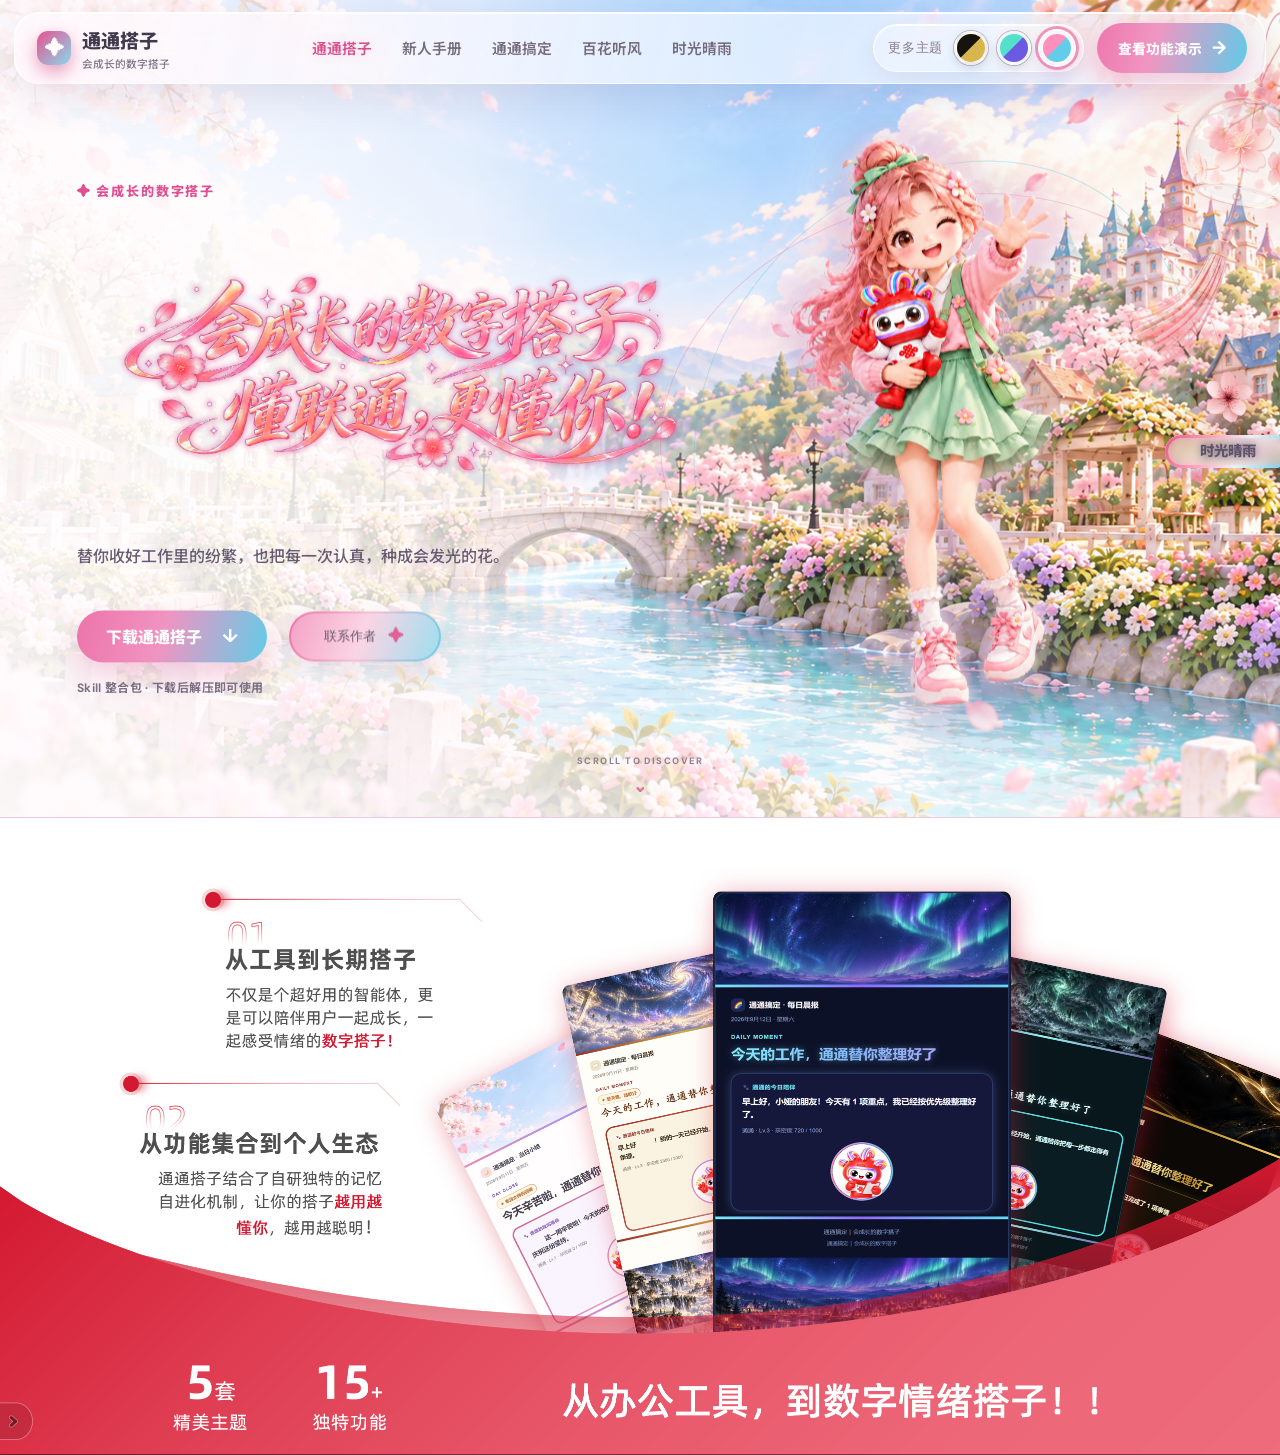
==== index.html @ 00a23cb8 "Publish Tongtong companion site" ====
<!doctype html>
<html lang="zh-CN">
<head>
  <meta charset="utf-8">
  <meta name="viewport" content="width=device-width, initial-scale=1">
  <meta name="theme-color" content="#fff6fb">
  <title>通通搭子｜会成长的数字搭子</title>
  <link rel="stylesheet" href="styles.css">
  <link rel="stylesheet" href="theme-enhancements.css">
</head>
<body class="page-home">
  <div class="ambient ambient-a"></div><div class="ambient ambient-b"></div>
  <header class="topbar">
    <a class="brand" href="index.html"><span class="brand-mark">✦</span><span>通通搭子<small>会成长的数字搭子</small></span></a>
    <nav><a class="is-current" href="index.html">通通搭子</a><a href="newcomer-guide.html">新人手册</a><a href="tongtong-work.html">通通搞定</a><a href="baihua-tingfeng.html">百花听风</a><a href="time-weather.html">时光晴雨</a></nav>
    <div class="top-actions">
      <div class="theme-switcher" aria-label="界面主题">
        <button class="theme-label-button" id="openThemes" type="button">通通主题</button>
        <button class="theme-swatch swatch-anjin" type="button" data-theme="anjin" aria-label="查看暗金主题" title="暗金"></button>
        <button class="theme-swatch swatch-liuguang" type="button" data-theme="liuguang" aria-label="查看流光主题" title="流光"></button>
        <button class="theme-swatch swatch-feisu is-active" type="button" data-theme="feisu" aria-label="查看绯苏主题" title="绯苏"></button>
      </div>
      <a class="primary compact" href="tongtong-work.html">查看功能演示 <span>→</span></a>
    </div>
  </header>

  <main id="home">
    <section class="feisu-home" aria-label="通通搭子绯苏主题首页">
      <div class="feisu-wash"></div>
      <div class="feisu-copy">
        <p class="feisu-kicker">✦ 会成长的数字搭子</p>
        <img class="tongtong-wordmark" src="assets/feisu-home/tongtong-wordmark-v3.png" alt="会成长的数字搭子，懂联通，更懂你！">
        <p class="feisu-lead">替你收好工作里的纷繁，也把每一次认真，种成会发光的花。</p>
        <div class="hero-actions home-actions"><a class="primary download-button" href="downloads/tongtong-daily-companion.zip" download>下载通通搭子 <span>↓</span></a><button class="author-button" id="openAuthor" type="button">联系作者 <span>✦</span></button></div>
        <p class="download-note">Skill 整合包 · 下载后解压即可使用</p>
      </div>
      <div class="flower-orbit" id="flowerOrbit" aria-label="点击花朵探索通通功能">
        <div class="flower-ring ring-a"></div><div class="flower-ring ring-b"></div>
        <button class="pet-core xiaoya-core" type="button" data-link="time-weather.html" aria-label="查看小娅陪伴与成长"><img src="assets/feisu-home/xiaoya-main.png" alt="抱着通通向你打招呼的小娅"></button>
        <button class="flower-node node-work" type="button" data-link="tongtong-work.html"><img src="assets/feisu-home/core-blossom.png" alt=""><span>通通搞定</span></button>
        <button class="flower-node node-knowledge" type="button" data-link="baihua-tingfeng.html"><img src="assets/feisu-home/core-blossom.png" alt=""><span>百花听风</span></button>
        <button class="flower-node node-growth" type="button" data-link="time-weather.html"><img src="assets/feisu-home/core-blossom.png" alt=""><span>时光晴雨</span></button>
        <img class="home-windchime" src="assets/feisu-home/windchime.png" alt="绯苏主题风铃花饰">
      </div>
      <a class="scroll-cue" href="tongtong-work.html"><span>SCROLL TO DISCOVER</span><i>⌄</i></a>
    </section>

    <section class="home-story-board" aria-label="从工具到长期搭子的功能展示">
      <img src="assets/home/long-term-companion-board.png" alt="从工具到长期搭子：通通搭子从功能集合成长为更懂用户的数字搭子，提供五套精美主题与十五项以上独特功能">
    </section>

    <section class="section-wrap workflow" id="workflow">
      <div class="section-heading"><p class="eyebrow">AUTOMATIC RHYTHM</p><h2>一天的节奏，通通替你安放好</h2><p>从已授权的工作信息中筛选事实，自动沉淀，再在恰当时刻提醒你。</p></div>
      <div class="workflow-grid">
        <article class="timeline-card"><div class="time"><b>08:55</b><span>百花听风开始收集</span></div><p>根据你的关键词检索公开资讯，筛选最多 5 条，写入晨间简讯与知识库。</p><div class="tag-row"><span>关键词资讯</span><span>DSAC 记忆</span></div></article>
        <article class="timeline-card featured"><div class="time"><b>09:00</b><span>通通每日晨报</span></div><p>读取邮件、OA、日历与待办，识别今日重点、风险和固定工作提醒。</p><div class="task-list"><label><i></i>优先处理截止事项</label><label><i></i>查看百花晨间简报</label><label><i></i>同步通通小镇成长</label></div></article>
        <article class="timeline-card"><div class="time"><b>18:00</b><span>当日小结与陪伴</span></div><p>收好完成记录与明日事项。周五同时生成可阅读的 HTML 周报与六页汇报 PPT。</p><div class="tag-row"><span>祈愿抽签</span><span>小娅语音</span></div></article>
      </div>
      <div class="weekday-row"><span>周一 <b>挂起工时任务</b></span><span>周二 <b>挂起流水线任务</b></span><span>周三 <b>领取水果任务</b></span><span>周五 <b>结算工时任务</b></span></div>
    </section>

    <section class="section-wrap reports" id="reports">
      <div class="section-heading"><p class="eyebrow">WEEKLY STORY · HTML + PPT</p><h2>把一周工作，做成值得分享的汇报</h2><p>周五自动组织真实工作材料：先生成 HTML，再输出六页 PPT。看得清过程，也讲得好成果。</p></div>
      <div class="report-layout">
        <div class="ppt-stage"><div class="ppt-ribbon">通通周报 <span>2026.09.13</span></div><img src="../skills/tongtong-daily-companion/assets/pets/tongtong-success.png" alt="通通周报搭子"><div class="ppt-title"><b>本周成果</b><strong>通通周报</strong><p>工作回顾 · 成果沉淀 · 下周计划</p></div><div class="word-cloud"><em>客户体验</em><b>工作闭环</b><span>流程优化</span><i>知识沉淀</i><small>服务赋能</small></div><div class="ppt-pages"><button class="active">01</button><button>02</button><button>03</button><button>04</button><button>05</button><button>06</button></div></div>
        <div class="report-insights"><div class="insight-head"><span>本周工作全貌</span><b>真实材料生成</b></div><div class="chart-card"><div class="chart-title"><span>完成率趋势</span><b>86%</b></div><svg viewBox="0 0 460 155" aria-label="本周完成率趋势图"><defs><linearGradient id="area" x1="0" x2="1"><stop stop-color="#ff84bc" stop-opacity=".38"/><stop offset="1" stop-color="#6ed8f2" stop-opacity=".08"/></linearGradient></defs><path d="M8 136 L8 114 C58 104 72 105 105 83 S155 91 193 64 S260 75 290 46 S344 54 374 31 S424 38 452 16 L452 136 Z" fill="url(#area)"/><path d="M8 114 C58 104 72 105 105 83 S155 91 193 64 S260 75 290 46 S344 54 374 31 S424 38 452 16" fill="none" stroke="#dc5d98" stroke-width="4" stroke-linecap="round"/><g fill="#fff" stroke="#dc5d98" stroke-width="3"><circle cx="105" cy="83" r="5"/><circle cx="193" cy="64" r="5"/><circle cx="290" cy="46" r="5"/><circle cx="374" cy="31" r="5"/></g></svg><div class="axis"><span>周一</span><span>周二</span><span>周三</span><span>周四</span><span>周五</span></div></div><div class="metric-grid"><div><b>12</b><span>已完成事项</span></div><div><b>4</b><span>核心成果</span></div><div><b>3</b><span>关键挑战闭环</span></div><div><b>S</b><span>本周总体评价</span></div></div><button class="outline">查看六页 PPT 结构 <span>↗</span></button></div>
      </div>
    </section>

    <section class="section-wrap knowledge"><div class="knowledge-copy"><p class="eyebrow">BAIHUA TINGFENG GE</p><h2>你的资料、偏好和关键词，<br>会慢慢长成知识的花园。</h2><p>双阶段关注缓存机制会区分短期对话和长期价值：已授权的文件、偏好与项目结论被可靠沉淀，需要时再快速检索。</p><div class="flow-pills"><span>文件入库</span><i>→</i><span>关键词提取</span><i>→</i><span>每日资讯</span><i>→</i><span>晨间简报</span></div></div><div class="knowledge-board"><div class="board-glow"></div><div class="memory-node n1">套餐方案<small>长期关注</small></div><div class="memory-node n2">用户体验<small>工作结论</small></div><div class="memory-node n3">流程提效<small>本周关键词</small></div><div class="memory-node n4">行业资讯<small>晨间更新</small></div><div class="search-core">⌕<small>快速检索</small></div></div></section>

    <section class="section-wrap growth" id="growth"><div class="section-heading"><p class="eyebrow">TIME &amp; WEATHER</p><h2>工作会过去，成长会留下来</h2><p>通通小镇只同步通通维护区，不覆盖你自己写下的故事。</p></div><div class="growth-grid"><article class="energy-panel"><div class="panel-top"><div><span>⚡ 通通能量站</span><h3>Lv.4 <em>· 稳稳前进</em></h3></div><b>+16<small>今日能量</small></b></div><div class="energy-ring"><div><b>346</b><span>/ 400</span></div></div><p class="hint">再积累 54 点能量，就能抵达 Lv.5。</p><div class="energy-chart" id="energyChart"></div><div class="legend"><span><i></i>近 7 日能量</span><b>连续签到 6 天</b></div></article><article class="garden-panel"><div><p class="eyebrow">WEEKLY BLOOM</p><h3>花苞初现 · 成长第 4/5 天</h3><p>两个小线索已经出现，明天就会正式盛开。</p><div class="garden-tags"><span>蓝紫云雾</span><span>初夏</span></div></div><img src="../skills/tongtong-daily-companion/assets/garden/garden-hint-bud.png" alt="通通小花园的发光花苞"><footer>图鉴 <b>4 / 11</b><span>累计收获 6 朵</span></footer></article><article class="intimacy-panel"><div class="pet-wrap"><img src="../skills/tongtong-daily-companion/assets/pets/tongtong-proud.png" alt="骄傲的通通"><span>小娅正在为你鼓掌</span></div><h3>通通亲密度 <b>1,860</b></h3><p>Lv.2 · 每次真实功能调用都会多认识你一点。</p><div class="pink-bar"><span></span></div><footer><span>今日 +130</span><span>距离 Lv.3 还差 140</span></footer></article></div></section>

    <section class="section-wrap achievement"><div><p class="eyebrow">MILESTONES</p><h2>每一个坚持，<br>都有一枚小小勋章。</h2><p>主题解锁、花园收获和每周陪伴，都会变成通通看见你的证明。</p></div><div class="badges"><span class="green">✦ 通通相伴</span><span class="blue">✧ 流光映月</span><span class="purple">✦ 沉金浮影</span><span class="orange">✧ 幸运女神的回眸</span></div></section>
  </main>

  <footer><span>通通搭子</span><p>会成长的数字搭子，懂联通，更懂你。</p><small>演示模式 · 不读取真实邮箱、OA、腾讯文档或个人资料</small></footer>

  <dialog id="themeDialog"><div class="dialog-head"><div><p class="eyebrow">TONGTONG THEME</p><h2 id="themeDialogTitle">绯苏主题</h2></div><button id="closeThemes" aria-label="关闭主题画廊">×</button></div><div class="theme-gallery is-single"><article class="theme-card feisu" data-theme-card="feisu"><img src="../skills/tongtong-daily-companion/assets/email/tongtong-report-top.png" alt="绯苏主题顶部樱花晴空"><div><b>绯苏</b><span>红粉 · 银 · 天蓝</span><p>轻盈、柔和，把努力写成一封花园来信。</p></div><img src="../skills/tongtong-daily-companion/assets/email/tongtong-report-bottom.png" alt="绯苏主题底部百花小镇"></article><article class="theme-card liuguang" data-theme-card="liuguang" hidden><img src="../skills/tongtong-daily-companion/assets/email/tongtong-liuguang-report-top.png" alt="流光主题顶部极光天空"><div><b>流光</b><span>极光蓝 · 紫 · 外发光</span><p>深靛星海中，每一份努力都留下一道光。</p></div><img src="../skills/tongtong-daily-companion/assets/email/tongtong-liuguang-report-bottom.png" alt="流光主题底部极光小镇"></article><article class="theme-card anjin" data-theme-card="anjin" hidden><img src="../skills/tongtong-daily-companion/assets/email/tongtong-anjin-report-top.png" alt="暗金主题顶部华美天空"><div><b>暗金</b><span>暖白 · 华贵金属</span><p>沉静积累，在温润黄金光泽中闪耀。</p></div><img src="../skills/tongtong-daily-companion/assets/email/tongtong-anjin-report-bottom.png" alt="暗金主题底部金色小镇"></article></div></dialog>
  <dialog id="authorDialog" class="author-dialog"><button id="closeAuthor" class="dialog-close" aria-label="关闭联系作者">×</button><p class="eyebrow">CONTACT THE AUTHOR</p><h2>和作者聊聊吧</h2><p>欢迎提出想法、反馈或合作建议。</p><a href="mailto:chensh171@chinaunicom.cn">chensh171@chinaunicom.cn</a></dialog>
  <script src="app.js"></script>
</body>
</html>
---- styles.css ----
@import url('https://fonts.googleapis.com/css2?family=DM+Sans:wght@400;500;600;700&family=Noto+Sans+SC:wght@400;500;600;700;800&display=swap');
:root{--ink:#41394e;--muted:#81778b;--pink:#ea669d;--pink2:#f7a7c9;--blue:#65cce9;--lav:#b69bee;--paper:#fffdfd;--line:#efd4e2;--soft:#fff5fa;--shadow:0 20px 55px rgba(197,113,155,.14)}*{box-sizing:border-box}html{scroll-behavior:smooth}body{margin:0;color:var(--ink);font-family:"DM Sans","Noto Sans SC",sans-serif;background:#fffafd;overflow-x:hidden}.ambient{position:fixed;pointer-events:none;filter:blur(80px);opacity:.5;z-index:-1}.ambient-a{width:34rem;height:34rem;background:#ffd0e4;top:-14rem;left:-12rem}.ambient-b{width:40rem;height:40rem;background:#cceff7;right:-20rem;top:22rem}.topbar{height:82px;max-width:1280px;margin:auto;padding:0 32px;display:flex;align-items:center;justify-content:space-between;background:rgba(255,253,253,.68);backdrop-filter:blur(18px);position:sticky;top:0;z-index:5;border-bottom:1px solid rgba(235,202,221,.55)}.brand{display:flex;gap:11px;align-items:center;text-decoration:none;color:var(--ink);font-weight:800;font-size:1.2rem}.brand small{display:block;font-size:.67rem;font-weight:500;color:var(--muted);margin-top:2px}.brand-mark{display:grid;place-items:center;width:34px;height:34px;background:linear-gradient(135deg,#e65191,#8bd9ea);color:#fff;border-radius:11px;box-shadow:0 7px 18px #ec9abe}nav{display:flex;gap:30px}nav a,.soft-link{color:#756b7e;text-decoration:none;font-size:.92rem;font-weight:600}.top-actions{display:flex;align-items:center;gap:12px}.theme-button{border:1px solid var(--line);background:#fff9fc;border-radius:999px;color:#6e6178;padding:10px 14px;cursor:pointer;font:inherit;font-weight:700}.primary{display:inline-flex;align-items:center;gap:20px;padding:14px 19px;border-radius:14px;text-decoration:none;color:#fff;background:linear-gradient(100deg,#ef78a9,#a98bea 57%,#62cdea);box-shadow:0 10px 24px #e2a4c7;font-weight:800}.primary span{font-size:1.15rem}.primary.compact{padding:10px 14px;border-radius:12px;font-size:.86rem;gap:10px}.section-wrap{max-width:1180px;margin:0 auto;padding:96px 28px}.hero{min-height:680px;display:grid;grid-template-columns:1.05fr .95fr;align-items:center;gap:42px}.eyebrow{font-size:.74rem;letter-spacing:.16em;font-weight:800;color:#cf5c90;margin:0 0 14px}.hero h1,.section-heading h2,.knowledge h2,.achievement h2{font-size:clamp(2.35rem,4vw,4.45rem);line-height:1.14;margin:0;letter-spacing:-.055em}.hero h1 em{font-style:normal;background:linear-gradient(90deg,#eb639e,#a88fe9,#61c9e7);-webkit-background-clip:text;color:transparent}.hero-text{font-size:1.05rem;line-height:1.9;max-width:37rem;color:#71677b;margin:24px 0}.hero-actions{display:flex;align-items:center;gap:24px}.hero-stats{display:flex;gap:22px;margin-top:40px}.hero-stats span{font-size:.78rem;color:#897f90;border-left:2px solid #f0b5ce;padding-left:10px}.hero-stats b{display:block;color:#4b4255;font-size:1rem}.hero-scene{height:530px;position:relative;border-radius:42px;background:linear-gradient(145deg,#f8d8e7 0%,#e5d9f9 48%,#c9eef5);overflow:hidden;box-shadow:var(--shadow)}.hero-scene:after{content:"";position:absolute;inset:0;background:radial-gradient(circle at 80% 20%,rgba(255,255,255,.7),transparent 30%),url('../skills/tongtong-daily-companion/assets/email/tongtong-report-top.png') center/cover;opacity:.28}.hero-pet{position:absolute;width:min(64%,345px);bottom:35px;left:50%;transform:translateX(-50%);z-index:1;filter:drop-shadow(0 20px 20px #bd83a5)}.orb,.hero-card{position:absolute;z-index:2;background:rgba(255,255,255,.85);backdrop-filter:blur(10px);border:1px solid #fff;border-radius:18px;box-shadow:0 12px 30px rgba(110,78,116,.14)}.orb{padding:10px 13px;display:grid;grid-template-columns:26px auto;column-gap:7px;font-size:.71rem}.orb i{grid-row:span 2;display:grid;place-items:center;font-style:normal;width:26px;height:26px;border-radius:9px;color:#fff;background:linear-gradient(135deg,#f275ad,#7fd5e9)}.orb b{font-size:.74rem}.orb small{color:#8c8294}.orb-top{right:20px;top:35px}.orb-left{left:18px;top:180px}.orb-right{right:13px;bottom:145px}.hero-card{left:24px;right:24px;bottom:22px;padding:14px 18px}.hero-card p,.hero-card small{margin:0;font-size:.72rem;color:#887d90}.hero-card strong{display:block;margin:5px 0 9px;font-size:.93rem}.mini-progress,.pink-bar{height:8px;border-radius:999px;background:#f4e1eb;overflow:hidden}.mini-progress span{display:block;height:100%;width:72%;background:linear-gradient(90deg,#eb6ba2,#8fcff0);border-radius:inherit}.feature-strip{max-width:1124px;margin:-24px auto 0;display:grid;grid-template-columns:repeat(4,1fr);background:rgba(255,255,255,.84);border:1px solid var(--line);border-radius:21px;box-shadow:var(--shadow);position:relative}.feature-strip div{padding:22px 28px;border-right:1px solid #f3e5ed}.feature-strip div:last-child{border:0}.feature-strip span{font-size:1.3rem;margin-right:8px}.feature-strip b{font-size:.94rem}.feature-strip small{display:block;color:#918698;padding-left:29px;margin-top:4px;font-size:.72rem}.section-heading{max-width:680px;margin-bottom:36px}.section-heading h2{font-size:clamp(2rem,3vw,3.15rem)}.section-heading>p:last-child{line-height:1.8;color:var(--muted)}.workflow{padding-top:120px}.workflow-grid{display:grid;grid-template-columns:repeat(3,1fr);gap:18px}.timeline-card{padding:27px;border:1px solid var(--line);background:rgba(255,255,255,.77);border-radius:23px;min-height:230px}.timeline-card.featured{background:linear-gradient(145deg,#fff0f7,#f9f4ff,#eefbfe);border-color:#e9bcda;box-shadow:0 16px 35px rgba(217,95,148,.12)}.time{display:flex;align-items:center;gap:12px}.time b{font-size:1.45rem;color:#de5d97}.time span{font-size:.78rem;font-weight:800}.timeline-card p{line-height:1.75;color:#73697c;font-size:.9rem}.tag-row{display:flex;gap:7px;flex-wrap:wrap}.tag-row span,.garden-tags span{font-size:.7rem;padding:6px 9px;border-radius:999px;background:#f8e5ef;color:#be5486;font-weight:700}.task-list{display:grid;gap:8px;font-size:.78rem;color:#665c70}.task-list i{display:inline-block;width:8px;height:8px;border-radius:50%;background:#e7659d;margin-right:7px}.weekday-row{margin-top:18px;display:flex;gap:8px;flex-wrap:wrap}.weekday-row span{padding:10px 13px;background:#fff8fb;border:1px solid #f3d9e6;border-radius:12px;font-size:.76rem;color:#8b7b91}.weekday-row b{color:#5c5264;margin-left:5px}.reports{padding-top:42px}.report-layout{display:grid;grid-template-columns:1.15fr .85fr;gap:25px}.ppt-stage{min-height:535px;background:#fff;position:relative;overflow:hidden;border-radius:25px;box-shadow:0 26px 55px rgba(188,83,108,.19);border:1px solid #f3d9e6}.ppt-ribbon{height:48px;display:flex;justify-content:space-between;align-items:center;padding:0 25px;color:#e92e58;border-bottom:3px solid #f14b67;font-weight:800;font-size:1.2rem}.ppt-ribbon span{font-size:.74rem}.ppt-stage>img{position:absolute;width:46%;left:1%;bottom:35px;filter:drop-shadow(0 16px 17px #f08b8e)}.ppt-title{position:absolute;left:53%;top:93px;color:#e32d4f}.ppt-title b{display:block;font-size:.78rem;letter-spacing:.13em}.ppt-title strong{display:block;font-size:2.4rem;margin-top:4px}.ppt-title p{font-size:.78rem;color:#85747a}.word-cloud{position:absolute;right:23px;top:195px;width:43%;height:220px;background:#fff9f5;border-radius:20px;padding:16px;overflow:hidden}.word-cloud>*{position:absolute;font-style:normal}.word-cloud b{font-size:2.35rem;color:#5c8620;top:79px;left:14px}.word-cloud em{font-size:1.2rem;color:#864f36;top:37px;left:25px}.word-cloud span{font-size:1.18rem;color:#9d47a2;bottom:44px;left:16px}.word-cloud i{font-size:1rem;color:#5a8581;right:19px;top:98px}.word-cloud small{font-size:.76rem;color:#b17924;bottom:22px;right:15px}.ppt-pages{position:absolute;bottom:13px;right:20px;display:flex;gap:5px}.ppt-pages button{width:27px;height:27px;border-radius:8px;border:0;background:#f7e5eb;color:#ba6a80;font-size:.67rem}.ppt-pages .active{background:#ed3d5c;color:#fff}.report-insights{padding:25px;border-radius:25px;background:linear-gradient(145deg,#4c4057,#25293d);color:#fff;box-shadow:var(--shadow)}.insight-head{display:flex;justify-content:space-between;font-size:.8rem;color:#d6c8da}.insight-head b{color:#ffb8d5}.chart-card{background:rgba(255,255,255,.09);border:1px solid rgba(255,255,255,.16);border-radius:19px;margin:23px 0 14px;padding:17px}.chart-title{display:flex;justify-content:space-between;font-size:.83rem}.chart-title b{font-size:1.35rem;color:#ffa7ca}.chart-card svg{width:100%;margin-top:8px}.axis{display:flex;justify-content:space-between;color:#b6aabd;font-size:.65rem}.metric-grid{display:grid;grid-template-columns:repeat(2,1fr);gap:8px}.metric-grid div{padding:14px;background:rgba(255,255,255,.08);border-radius:14px}.metric-grid b{font-size:1.3rem;color:#fff0c3;display:block}.metric-grid span{font-size:.68rem;color:#c8bbd0}.outline{width:100%;margin-top:16px;padding:12px;border:1px solid rgba(255,255,255,.4);border-radius:12px;color:#fff;background:transparent;font:inherit;font-size:.78rem;font-weight:800}.outline span{float:right}.knowledge{display:grid;grid-template-columns:1fr .8fr;align-items:center;gap:50px}.knowledge h2,.achievement h2{font-size:clamp(2rem,3vw,3.35rem)}.knowledge-copy>p:not(.eyebrow),.achievement p{line-height:1.9;color:var(--muted)}.flow-pills{display:flex;gap:7px;align-items:center;flex-wrap:wrap;margin-top:22px}.flow-pills span{background:#fff;border:1px solid var(--line);padding:8px 11px;border-radius:10px;font-size:.74rem;font-weight:700}.flow-pills i{color:#df6c9f;font-style:normal}.knowledge-board{height:340px;border-radius:28px;background:linear-gradient(145deg,#f7dce9,#e9e1ff,#d6f2f5);position:relative;overflow:hidden}.board-glow{position:absolute;width:170px;height:170px;border-radius:50%;background:rgba(255,255,255,.75);left:calc(50% - 85px);top:85px;box-shadow:0 0 60px #fff}.memory-node,.search-core{position:absolute;border-radius:16px;background:rgba(255,255,255,.82);box-shadow:0 10px 23px rgba(129,94,134,.14);padding:10px 13px;font-size:.75rem;font-weight:800;z-index:1}.memory-node small,.search-core small{display:block;font-size:.62rem;color:#9a8da0;margin-top:3px;font-weight:500}.n1{top:38px;left:35px}.n2{top:51px;right:28px}.n3{bottom:47px;left:43px}.n4{bottom:38px;right:33px}.search-core{left:calc(50% - 52px);top:128px;width:104px;height:82px;text-align:center;font-size:1.8rem;padding-top:12px;color:#d85f99}.growth{padding-top:38px}.growth-grid{display:grid;grid-template-columns:1.1fr .85fr .85fr;gap:18px}.energy-panel,.garden-panel,.intimacy-panel{border-radius:25px;padding:23px;background:#fff;border:1px solid var(--line);box-shadow:0 14px 35px rgba(183,98,141,.09)}.energy-panel{background:linear-gradient(145deg,#fff0f7,#f9f2ff,#eefaff)}.panel-top{display:flex;justify-content:space-between}.panel-top span{font-size:.8rem;font-weight:800;color:#c55286}.panel-top h3{margin:7px 0 0;font-size:1.55rem}.panel-top h3 em{font-size:.78rem;font-style:normal;color:#8d8194}.panel-top>b{font-size:1.5rem;color:#dc5c98}.panel-top>b small{display:block;font-size:.66rem;color:#8c8192;text-align:right}.energy-ring{width:148px;height:148px;margin:15px auto 6px;border-radius:50%;display:grid;place-items:center;background:conic-gradient(#e8609b 0 62%,#a68eec 62% 86%,#dceff5 86%);position:relative}.energy-ring:before{content:"";position:absolute;inset:10px;border-radius:50%;background:#fff8fb}.energy-ring div{z-index:1;text-align:center}.energy-ring b{display:block;font-size:1.8rem}.energy-ring span{font-size:.72rem;color:#8f8394}.hint{font-size:.76rem;text-align:center;color:#7e7285}.energy-chart{height:62px;margin:18px 0 8px;background:linear-gradient(transparent 49%,rgba(227,168,202,.32) 50%,transparent 51%);position:relative}.energy-chart svg{width:100%;height:100%}.legend{display:flex;justify-content:space-between;font-size:.67rem;color:#827487}.legend i{display:inline-block;width:8px;height:8px;background:#e6619d;border-radius:50%;margin-right:4px}.legend b{color:#c45a8a}.garden-panel{background:linear-gradient(145deg,#effff9,#f5fbff);position:relative;overflow:hidden;min-height:335px}.garden-panel h3{font-size:1.3rem;margin:10px 0}.garden-panel p:not(.eyebrow){font-size:.82rem;line-height:1.7;color:#6e7888;max-width:56%}.garden-panel>img{position:absolute;width:54%;right:-4%;top:62px;filter:drop-shadow(0 14px 13px #88d9c0)}.garden-panel footer{position:absolute;bottom:20px;left:23px;right:23px;border-top:1px solid #c8eee1;padding-top:12px;font-size:.7rem;color:#71899a}.garden-panel footer b{color:#347e69}.garden-panel footer span{float:right}.intimacy-panel{background:linear-gradient(145deg,#fff4fa,#fff);min-height:335px}.pet-wrap{height:132px;background:linear-gradient(135deg,#f6dcea,#e7f5fc);border-radius:18px;display:flex;align-items:center;justify-content:center;position:relative;overflow:hidden}.pet-wrap img{height:122px;filter:drop-shadow(0 9px 8px #e5a1bd)}.pet-wrap span{position:absolute;bottom:9px;right:11px;background:rgba(255,255,255,.85);font-size:.62rem;padding:5px 7px;border-radius:8px}.intimacy-panel h3{font-size:.95rem;margin:21px 0 6px}.intimacy-panel h3 b{float:right;font-size:1.25rem;color:#df6299}.intimacy-panel p{font-size:.72rem;color:#877989}.pink-bar span{display:block;width:86%;height:100%;background:linear-gradient(90deg,#e7619b,#b6a0ee,#6ed0e9)}.intimacy-panel footer{font-size:.65rem;color:#b45582;display:flex;justify-content:space-between;margin-top:8px}.achievement{display:flex;justify-content:space-between;align-items:center;gap:35px}.achievement>div:first-child{max-width:450px}.badges{display:flex;max-width:490px;justify-content:flex-end;gap:10px;flex-wrap:wrap}.badges span{padding:12px 15px;border-radius:999px;background:#fff;border:2px solid;box-shadow:0 8px 17px rgba(120,97,132,.1);font-size:.78rem;font-weight:800}.green{color:#358269;border-color:#64dab4}.blue{color:#317eae;border-color:#69c8ee}.purple{color:#8052a8;border-color:#bf83e1}.orange{color:#d16b35;border-color:#f7b56c}footer{padding:48px 20px;text-align:center;border-top:1px solid #f2dce8;background:#fffafe;color:#84788a}footer>span{font-size:1.4rem;font-weight:800;color:#554a5c}footer p{margin:7px 0;font-size:.84rem}footer small{font-size:.67rem;color:#aa9eae}dialog{width:min(1060px,94vw);border:0;border-radius:28px;padding:28px;background:#fffafd;color:var(--ink);box-shadow:0 30px 90px rgba(70,41,68,.32)}dialog::backdrop{background:rgba(50,31,54,.38);backdrop-filter:blur(5px)}.dialog-head{display:flex;justify-content:space-between;align-items:flex-start;margin-bottom:20px}.dialog-head h2{margin:0;font-size:2rem}.dialog-head button{border:0;background:#f5e5ed;border-radius:50%;width:34px;height:34px;font-size:1.5rem;color:#785f71;cursor:pointer}.theme-gallery{display:grid;grid-template-columns:repeat(3,1fr);gap:15px}.theme-card{border:1px solid var(--line);overflow:hidden;border-radius:19px;background:#fff}.theme-card>img{width:100%;height:100px;object-fit:cover;display:block}.theme-card>div{padding:15px}.theme-card b{font-size:1.2rem;display:block}.theme-card span{font-size:.7rem;color:#a16e8c;font-weight:800}.theme-card p{font-size:.75rem;line-height:1.65;color:#756b7c;margin:9px 0 0}.liuguang{background:#09102b;border-color:#464c91;color:#eef6ff}.liuguang span,.liuguang p{color:#a9b8e2}.anjin{background:#f5f3ee;border-color:#d5bd74}.anjin span{color:#9b792c}.anjin p{color:#776f62}@media(max-width:840px){.topbar{padding:0 17px;height:68px}.topbar nav{display:none}.theme-button{font-size:.72rem;padding:8px 10px}.primary.compact{font-size:0;padding:9px}.primary.compact span{font-size:1.1rem}.section-wrap{padding:68px 19px}.hero{grid-template-columns:1fr;padding-top:52px}.hero-scene{height:430px}.feature-strip{margin:0 17px;grid-template-columns:repeat(2,1fr)}.feature-strip div:nth-child(2){border-right:0}.feature-strip div:nth-child(-n+2){border-bottom:1px solid #f3e5ed}.workflow-grid,.report-layout,.growth-grid,.knowledge{grid-template-columns:1fr}.achievement{display:block}.badges{justify-content:flex-start;margin-top:25px}.theme-gallery{grid-template-columns:1fr}.ppt-stage{min-height:490px}.hero-stats{gap:10px}.hero-stats span{font-size:.65rem}.word-cloud{height:180px}.ppt-title{top:82px}.ppt-title strong{font-size:1.9rem}}@media(max-width:430px){.top-actions{gap:5px}.theme-button{font-size:0;padding:9px}.theme-button:first-letter{font-size:1rem}.hero h1{font-size:2.55rem}.hero-scene{margin:0 -5px}.orb-left{top:130px}.orb-right{bottom:120px}.ppt-stage>img{width:53%;left:-4%}.ppt-title{left:49%}.word-cloud{width:50%;right:8px}.word-cloud b{font-size:1.7rem}.feature-strip div{padding:17px}.growth-grid{gap:13px}}
---- theme-enhancements.css ----
/* A more immersive command-centre scene, inspired by the reference project's visual hierarchy. */
.topbar{max-width:none;padding-left:max(32px,calc((100vw - 1280px)/2 + 32px));padding-right:max(32px,calc((100vw - 1280px)/2 + 32px));background:rgba(255,253,253,.82)}
.hero{position:relative}.hero:before{content:"";position:absolute;width:620px;height:420px;right:-210px;top:95px;pointer-events:none;background:radial-gradient(ellipse,rgba(119,210,233,.14),transparent 68%);filter:blur(8px)}
.hero-scene{border:1px solid rgba(255,255,255,.94);background:linear-gradient(135deg,#f6d9e9 0%,#e9e1ff 44%,#c4edf6 100%);box-shadow:0 30px 70px rgba(173,103,147,.20),inset 0 1px rgba(255,255,255,.86)}
.hero-scene:before{content:"";position:absolute;inset:12px;border:1px solid rgba(255,255,255,.68);border-radius:32px;z-index:1;pointer-events:none}.hero-scene:after{opacity:.22;mix-blend-mode:soft-light}
.scene-sky{position:absolute;inset:0;background:radial-gradient(circle at 13% 15%,rgba(255,255,255,.74),transparent 18%),radial-gradient(circle at 76% 17%,rgba(255,255,255,.62),transparent 12%),linear-gradient(125deg,rgba(255,255,255,.1),rgba(253,216,235,.1));z-index:0}
.pet-aura{position:absolute;width:315px;height:315px;border-radius:50%;left:50%;top:50%;transform:translate(-50%,-49%);z-index:1;background:radial-gradient(circle,rgba(255,255,255,.73) 0 29%,rgba(255,255,255,.26) 42%,transparent 69%);border:1px solid rgba(255,255,255,.44);box-shadow:0 0 0 27px rgba(255,255,255,.08),0 0 80px rgba(255,205,227,.58)}
.hero-pet{width:285px;bottom:4px;z-index:2}.orbit-line{position:absolute;left:50%;top:50%;width:470px;height:215px;border:1px solid rgba(218,106,157,.34);border-radius:50%;transform:translate(-50%,-50%) rotate(-14deg);z-index:1}.orbit-line-two{width:380px;height:310px;border-color:rgba(91,197,224,.3);transform:translate(-50%,-50%) rotate(51deg)}
.scene-kicker{position:absolute;left:28px;top:27px;z-index:3;font-size:.64rem;font-weight:800;letter-spacing:.12em;color:#9d5c7c}.scene-kicker span{color:#53cdb6;text-shadow:0 0 10px #53cdb6;margin-right:5px}.signal{position:absolute;z-index:3;width:9px;height:9px;border-radius:50%;background:#fff;box-shadow:0 0 0 5px rgba(255,255,255,.24),0 0 16px rgba(227,97,153,.8)}.signal-a{left:135px;top:118px}.signal-b{right:112px;top:126px;background:#89e0ef;box-shadow:0 0 0 5px rgba(137,224,239,.22),0 0 16px rgba(79,193,220,.8)}.signal-c{right:96px;bottom:102px;background:#bda3f1;box-shadow:0 0 0 5px rgba(189,163,241,.2),0 0 16px rgba(151,113,224,.8)}
.orb,.hero-card{border-color:rgba(255,255,255,.92);background:rgba(255,255,255,.78);box-shadow:0 15px 36px rgba(111,75,119,.15)}.orb{transition:transform .25s ease,box-shadow .25s ease}.orb:hover{transform:translateY(-4px);box-shadow:0 20px 35px rgba(113,72,115,.22)}.hero-card{padding:15px 18px 14px}.card-status{display:flex;justify-content:space-between;align-items:center;margin-bottom:8px;font-size:.67rem;color:#806f82}.card-status b{color:#39a88e;font-size:.79rem}.hero-card p{font-weight:700;color:#a96b88}.feature-strip{border-color:rgba(234,188,215,.76);background:rgba(255,255,255,.9);box-shadow:0 24px 55px rgba(184,103,145,.13)}
.timeline-card,.energy-panel,.garden-panel,.intimacy-panel{transition:transform .24s ease,box-shadow .24s ease}.timeline-card:hover,.energy-panel:hover,.garden-panel:hover,.intimacy-panel:hover{transform:translateY(-5px);box-shadow:0 22px 43px rgba(183,98,141,.15)}
.knowledge-board{background:radial-gradient(circle at 50% 45%,rgba(255,255,255,.88),transparent 24%),linear-gradient(135deg,#f8d9e9,#e3defc 53%,#c7f1f5);box-shadow:0 25px 55px rgba(171,108,151,.15);border:1px solid rgba(255,255,255,.8)}.knowledge-board:before,.knowledge-board:after{content:"";position:absolute;width:420px;height:180px;border:1px solid rgba(193,121,173,.34);border-radius:50%;left:50%;top:50%;transform:translate(-50%,-50%) rotate(17deg)}.knowledge-board:after{width:310px;height:260px;transform:translate(-50%,-50%) rotate(-35deg);border-color:rgba(81,191,216,.34)}.memory-node,.search-core{border:1px solid rgba(255,255,255,.86)}.search-core{box-shadow:0 12px 30px rgba(113,74,137,.22),0 0 0 8px rgba(255,255,255,.19)}
@media(max-width:840px){.topbar{padding-left:17px;padding-right:17px}.pet-aura{transform:translate(-50%,-50%) scale(.82)}.hero-pet{width:245px}.orbit-line{width:390px}.signal-a{left:95px}.signal-b{right:72px}.signal-c{right:54px}.scene-kicker{left:22px;top:22px}}

/* Full-bleed Feisu landing cover. */
.feisu-home{min-height:calc(100vh - 82px);position:relative;isolation:isolate;overflow:hidden;background:#eaf7ff url('assets/feisu-home/background.png') center 44%/cover no-repeat;border-bottom:1px solid rgba(237,166,202,.55)}
.feisu-home:before{content:"";position:absolute;inset:0;z-index:-1;background:linear-gradient(90deg,rgba(255,251,254,.90) 0%,rgba(255,248,252,.64) 37%,rgba(244,249,255,.13) 66%,rgba(236,248,255,.24) 100%)}
.feisu-home:after{content:"";position:absolute;left:0;right:0;bottom:0;height:220px;z-index:-1;background:linear-gradient(transparent,rgba(255,250,253,.7))}
.feisu-wash{position:absolute;inset:0;z-index:-1;pointer-events:none;background:radial-gradient(circle at 18% 44%,rgba(255,255,255,.66),transparent 31%),radial-gradient(circle at 76% 45%,rgba(255,215,236,.17),transparent 26%)}
.feisu-copy{position:absolute;left:max(6vw,calc((100vw - 1280px)/2));top:50%;width:min(47vw,650px);transform:translateY(-52%);z-index:2}.feisu-kicker{margin:0 0 20px;color:#df4f92;font-size:.82rem;font-weight:800;letter-spacing:.14em}.keyword-title{display:flex;flex-direction:column;align-items:flex-start;gap:2px}.keyword-title span{font-family:"Noto Serif SC","STKaiti","KaiTi",serif;font-weight:900;line-height:.98;letter-spacing:-.07em;font-size:clamp(3.6rem,6.3vw,6.9rem);background:linear-gradient(100deg,#e84275 0%,#ff6b95 42%,#dd62a2 68%,#5fcde6 100%);-webkit-background-clip:text;background-clip:text;color:transparent;filter:drop-shadow(0 8px 10px rgba(239,89,139,.17))}.keyword-title span:nth-child(2){margin-left:1.05em}.keyword-title span:nth-child(3){margin-left:.38em}.feisu-lead{max-width:520px;margin:27px 0 25px;color:#675c72;font-size:1rem;line-height:1.85;font-weight:500}.home-note{color:#7c7183;font-size:.78rem;font-weight:600}.feisu-copy .hero-actions{gap:22px}
.flower-orbit{position:absolute;right:max(2vw,calc((100vw - 1420px)/2));top:50%;width:min(52vw,730px);height:min(72vh,650px);transform:translateY(-49%);z-index:2}.flower-ring{position:absolute;left:52%;top:50%;border:1px solid rgba(234,111,168,.32);border-radius:50%;transform:translate(-50%,-50%) rotate(-15deg)}.ring-a{width:79%;height:62%}.ring-b{width:63%;height:79%;border-color:rgba(79,197,227,.31);transform:translate(-50%,-50%) rotate(43deg)}
.pet-core{position:absolute;left:52%;top:51%;width:315px;height:315px;transform:translate(-50%,-50%);border:1px solid rgba(255,255,255,.75);border-radius:50%;background:radial-gradient(circle,rgba(255,255,255,.82),rgba(255,239,248,.38) 55%,rgba(162,225,240,.18));box-shadow:0 0 0 24px rgba(255,255,255,.13),0 24px 65px rgba(163,102,151,.20);cursor:pointer;transition:.35s ease}.pet-core:hover{transform:translate(-50%,-50%) scale(1.035);box-shadow:0 0 0 30px rgba(255,255,255,.17),0 28px 75px rgba(194,96,151,.27)}.pet-core img{position:absolute;width:92%;height:92%;left:4%;top:-2%;object-fit:contain;filter:drop-shadow(0 18px 18px rgba(186,94,139,.22))}.pet-core span{position:absolute;left:50%;bottom:25px;transform:translateX(-50%);color:#fff;font-size:1.25rem;font-weight:900;text-shadow:0 1px 8px rgba(102,55,93,.44);white-space:nowrap}.pet-core small{display:block;margin-top:4px;font-size:.65rem;letter-spacing:.14em;font-weight:700}
.flower-node{position:absolute;width:116px;border:0;background:transparent;padding:0;cursor:pointer;color:#5f5368;font:inherit;transition:transform .28s ease;z-index:3}.flower-node:hover,.flower-node:focus-visible{transform:translateY(-8px) scale(1.06);outline:none}.flower-node img{width:82px;height:82px;display:block;margin:auto;object-fit:contain;filter:drop-shadow(0 8px 16px rgba(217,83,146,.24));animation:flowerBreathe 3.2s ease-in-out infinite}.flower-node span{display:block;margin-top:-7px;padding:7px 9px;border:1px solid rgba(255,255,255,.92);border-radius:12px;background:rgba(255,255,255,.78);box-shadow:0 9px 22px rgba(111,76,120,.12);font-size:.78rem;font-weight:800;backdrop-filter:blur(8px)}.flower-node small{display:block;margin-top:3px;color:#8a7d90;font-size:.58rem;font-weight:600}.node-work{left:7%;top:15%}.node-knowledge{right:1%;top:17%}.node-report{left:3%;bottom:14%}.node-growth{right:0;bottom:13%}.node-knowledge img{animation-delay:-.8s}.node-report img{animation-delay:-1.6s}.node-growth img{animation-delay:-2.4s}
.home-windchime{position:absolute;right:-19%;top:-17%;width:44%;opacity:.82;filter:drop-shadow(0 10px 22px rgba(213,83,145,.18));pointer-events:none}.orbit-hint{position:absolute;right:13%;bottom:0;color:#796e80;font-size:.7rem}.orbit-hint i{display:inline-block;width:7px;height:7px;border-radius:50%;margin-right:6px;background:#57cde8;box-shadow:0 0 0 5px rgba(87,205,232,.13),0 0 12px #57cde8}.scroll-cue{position:absolute;left:50%;bottom:19px;display:flex;flex-direction:column;align-items:center;gap:4px;transform:translateX(-50%);color:#8c7e91;text-decoration:none;font-size:.58rem;letter-spacing:.16em;font-weight:700}.scroll-cue i{font-style:normal;font-size:1.3rem;color:#dd669c;animation:scrollBounce 1.8s ease-in-out infinite}
@keyframes flowerBreathe{50%{transform:translateY(-5px) scale(1.04);filter:drop-shadow(0 11px 21px rgba(217,83,146,.32))}}@keyframes scrollBounce{50%{transform:translateY(5px)}}
@media(max-width:980px){.feisu-home{min-height:900px}.feisu-copy{top:35%;width:54vw}.flower-orbit{right:-8%;top:66%;width:62vw;height:520px}.keyword-title span{font-size:clamp(3rem,7vw,5rem)}.pet-core{width:250px;height:250px}.flower-node{width:100px}.flower-node img{width:68px;height:68px}.home-windchime{display:none}}
@media(max-width:680px){.feisu-home{min-height:970px;background-position:60% center}.feisu-home:before{background:linear-gradient(180deg,rgba(255,251,254,.91),rgba(255,248,252,.51) 55%,rgba(236,248,255,.45))}.feisu-copy{position:relative;left:auto;top:auto;width:auto;padding:74px 22px 0;transform:none;text-align:center}.keyword-title{align-items:center}.keyword-title span:nth-child(n){margin-left:0}.keyword-title span{font-size:3.35rem}.feisu-lead{font-size:.94rem}.feisu-copy .hero-actions{justify-content:center;flex-wrap:wrap}.flower-orbit{right:auto;left:50%;top:62%;width:620px;height:480px;transform:translate(-50%,0) scale(.76)}.scroll-cue{display:none}}

/* Living flower orbit: each node revolves while its flower spins independently. */
.flower-node{left:0;right:auto;top:0;bottom:auto;offset-path:ellipse(39% 32% at 52% 50%);offset-rotate:0deg;animation:flowerRevolve 24s linear infinite;will-change:offset-distance}
.flower-node img{animation:flowerSpin 8s linear infinite;will-change:transform}
.node-work{animation-delay:0s}.node-knowledge{animation-delay:-6s}.node-report{animation-delay:-12s}.node-growth{animation-delay:-18s}
.flower-node:nth-of-type(3) img{animation-duration:9.5s;animation-direction:reverse}.flower-node:nth-of-type(4) img{animation-duration:7.4s}.flower-node:nth-of-type(5) img{animation-duration:10.5s;animation-direction:reverse}
.flower-node:hover img,.flower-node:focus-visible img{filter:drop-shadow(0 10px 25px rgba(230,74,142,.48)) brightness(1.08)}
.orbit-petal{position:absolute;left:0;top:0;width:var(--petal-size,12px);height:var(--petal-size,12px);object-fit:contain;z-index:4;pointer-events:none;transform:translate(-50%,-50%);filter:drop-shadow(0 3px 5px rgba(204,85,139,.24));animation:petalDrift var(--petal-time,3.6s) cubic-bezier(.18,.65,.3,1) forwards;will-change:transform,opacity}
@keyframes flowerRevolve{to{offset-distance:100%}}@keyframes flowerSpin{to{transform:rotate(360deg)}}@keyframes petalDrift{0%{opacity:0;transform:translate(-50%,-50%) rotate(0) scale(.6)}12%{opacity:.88}100%{opacity:0;transform:translate(calc(-50% + var(--petal-x)),calc(-50% + var(--petal-y))) rotate(var(--petal-turn)) scale(.15)}}
@media(prefers-reduced-motion:reduce){.flower-node,.flower-node img,.orbit-petal,.scroll-cue i{animation:none!important}.node-work{offset-distance:0%}.node-knowledge{offset-distance:25%}.node-report{offset-distance:50%}.node-growth{offset-distance:75%}}

/* Orbit spacing and stronger Feisu labels. */
.flower-orbit{top:45.5%}
.flower-node{width:138px}
.flower-node span{margin-top:-5px;padding:11px 15px 12px;border:3px solid transparent;border-radius:23px;background:linear-gradient(rgba(255,253,255,.88),rgba(255,250,253,.82)) padding-box,linear-gradient(120deg,#e94f87 0%,#ff9fc3 33%,#e8e8ef 59%,#64cde8 100%) border-box;box-shadow:0 12px 28px rgba(138,82,124,.16),inset 0 1px rgba(255,255,255,.88);font-size:.86rem;line-height:1.25;backdrop-filter:blur(11px)}
.flower-node small{margin-top:5px;font-size:.67rem;color:#88798e;line-height:1.25}
.flower-node:hover span,.flower-node:focus-visible span{background:linear-gradient(rgba(255,249,253,.94),rgba(245,252,255,.91)) padding-box,linear-gradient(120deg,#df3e7b,#ff8eb8 34%,#f5f5f8 58%,#45c4e4) border-box;box-shadow:0 16px 35px rgba(215,76,139,.23),0 0 22px rgba(92,204,231,.17)}
.orbit-petal{width:var(--petal-size,26px);height:var(--petal-size,26px);filter:drop-shadow(0 5px 8px rgba(190,67,127,.34)) saturate(1.12)}
@keyframes petalDrift{0%{opacity:0;transform:translate(-50%,-50%) rotate(0) scale(.72)}10%{opacity:1}72%{opacity:.92}100%{opacity:0;transform:translate(calc(-50% + var(--petal-x)),calc(-50% + var(--petal-y))) rotate(var(--petal-turn)) scale(.32)}}
@media(max-width:980px){.flower-orbit{top:61.5%}}
@media(max-width:680px){.flower-orbit{top:59%}}

/* Three concise nodes, spaced evenly as a triangle. */
.flower-node{width:126px}
.flower-node span{margin-top:-3px;padding:12px 16px;border-radius:999px;font-size:.9rem;white-space:nowrap}
.node-work{animation-delay:0s}.node-knowledge{animation-delay:-8s}.node-growth{animation-delay:-16s}
.flower-node:nth-of-type(3) img{animation-duration:9.5s;animation-direction:reverse}.flower-node:nth-of-type(4) img{animation-duration:7.4s;animation-direction:normal}
@media(prefers-reduced-motion:reduce){.node-work{offset-distance:0%}.node-knowledge{offset-distance:33.333%}.node-growth{offset-distance:66.666%}}

/* New Tongtong Town hero artwork. */
.feisu-home{background-image:url('assets/feisu-home/tongtong-town.png');background-position:center 52%}
.feisu-home:before{background:linear-gradient(90deg,rgba(255,252,254,.92) 0%,rgba(255,250,253,.72) 37%,rgba(255,248,252,.16) 61%,rgba(244,251,255,.08) 100%)}
.feisu-wash{background:radial-gradient(circle at 18% 44%,rgba(255,255,255,.68),transparent 32%),radial-gradient(circle at 76% 43%,rgba(255,220,236,.12),transparent 26%)}
.tongtong-wordmark{display:block;width:min(45vw,650px);height:auto;margin:-12px 0 8px;filter:drop-shadow(0 14px 18px rgba(201,67,127,.20))}
.xiaoya-core{width:390px;height:590px;border:0;background:transparent;box-shadow:none;border-radius:0;overflow:visible}
.xiaoya-core:hover{transform:translate(-50%,-50%) scale(1.025);box-shadow:none}
.xiaoya-core img{width:100%;height:100%;left:0;top:0;object-fit:contain;filter:drop-shadow(0 22px 24px rgba(166,83,124,.26))}
.flower-ring{left:53%;top:49%}.ring-a{width:86%;height:66%}.ring-b{width:68%;height:84%}
.flower-node{offset-path:ellipse(43% 35% at 53% 49%)}
.home-windchime{opacity:.64}
@media(max-width:980px){.tongtong-wordmark{width:min(51vw,570px)}.xiaoya-core{width:320px;height:500px}.flower-node{offset-path:ellipse(41% 34% at 52% 49%)}}
@media(max-width:680px){.tongtong-wordmark{width:min(94vw,560px);margin:0 auto 8px}.xiaoya-core{width:310px;height:470px}.flower-node{offset-path:ellipse(37% 31% at 50% 48%)}}

/* Xiaoya stays above the orbit and gently glows. */
.xiaoya-core{z-index:8}
.xiaoya-core img{z-index:1;animation:xiaoyaFloat 4.4s ease-in-out infinite;filter:drop-shadow(0 0 10px rgba(255,255,255,.92)) drop-shadow(0 0 22px rgba(245,103,164,.52)) drop-shadow(0 0 38px rgba(89,205,235,.32)) drop-shadow(0 24px 25px rgba(147,73,113,.24));will-change:transform,filter}
.flower-node{z-index:4}.orbit-petal{z-index:5}.flower-ring{z-index:2}.home-windchime{z-index:3}
@keyframes xiaoyaFloat{0%,100%{transform:translateY(4px)}50%{transform:translateY(-9px)}}
@media(prefers-reduced-motion:reduce){.xiaoya-core img{animation:none!important}}

/* Translucent theme dock with compact visual swatches. */
.topbar{position:fixed;top:12px;left:50%;width:min(1320px,calc(100% - 28px));height:72px;margin:0;padding:0 18px 0 22px;transform:translateX(-50%);border:1px solid rgba(255,255,255,.82);border-radius:25px;background:linear-gradient(105deg,rgba(255,249,253,.75),rgba(241,247,255,.64));box-shadow:0 14px 38px rgba(105,78,118,.13),inset 0 1px rgba(255,255,255,.94);backdrop-filter:blur(18px) saturate(1.22);-webkit-backdrop-filter:blur(18px) saturate(1.22);z-index:30}
.top-actions{gap:13px}
.theme-switcher{display:flex;align-items:center;gap:9px;padding:6px 9px 6px 14px;border:1px solid rgba(255,255,255,.72);border-radius:999px;background:rgba(255,255,255,.36);box-shadow:inset 0 1px rgba(255,255,255,.8),0 8px 20px rgba(112,81,124,.08)}
.theme-label-button{padding:0 2px 0 0;border:0;background:transparent;color:#8a7b8f;font:700 .7rem/1 inherit;letter-spacing:.05em;cursor:pointer}
.theme-label-button:hover{color:#d94f8b}
.theme-swatch{position:relative;width:34px;height:34px;padding:0;border:3px solid rgba(255,255,255,.92);border-radius:50%;box-shadow:0 0 0 1px rgba(91,72,99,.34),0 4px 10px rgba(77,54,91,.15);cursor:pointer;transition:transform .2s ease,box-shadow .2s ease}
.theme-swatch:hover,.theme-swatch:focus-visible{transform:translateY(-2px) scale(1.08);outline:none;box-shadow:0 0 0 2px rgba(255,255,255,.95),0 0 0 4px rgba(225,103,158,.25),0 7px 14px rgba(77,54,91,.18)}
.theme-swatch.is-active{box-shadow:0 0 0 2px #fff,0 0 0 5px rgba(239,101,158,.65),0 7px 16px rgba(209,75,139,.22)}
.swatch-anjin{background:linear-gradient(135deg,#17130d 0 48%,#d8b64f 49% 100%)}
.swatch-liuguang{background:linear-gradient(135deg,#55e0cd 0 46%,#6c5ae3 48% 100%)}
.swatch-feisu{background:linear-gradient(135deg,#ff8fbd 0 47%,#63cce9 49% 100%)}
.topbar .primary.compact{padding:13px 21px;border-radius:999px;background:linear-gradient(105deg,#ee77ad 0%,#f096c2 38%,#5fcbe8 100%);box-shadow:0 10px 24px rgba(218,83,148,.24)}
.topbar .primary.compact:hover{box-shadow:0 13px 28px rgba(218,83,148,.31)}
@media(max-width:840px){.topbar{width:calc(100% - 20px);top:10px;height:66px;padding:0 12px 0 15px;border-radius:22px}.top-actions{gap:8px}.theme-switcher{gap:7px;padding:5px 7px 5px 10px}.theme-label-button{display:none}.theme-swatch{width:30px;height:30px}.topbar .primary.compact{padding:11px 15px}}
@media(max-width:560px){.brand small{display:none}.theme-swatch{width:27px;height:27px}.theme-switcher{gap:5px;padding:4px 6px}.topbar .primary.compact{width:42px;height:42px;padding:0;display:grid;place-items:center;font-size:0}.topbar .primary.compact span{font-size:1.2rem}}

/* Softer heroine glow, luminous wordmark, and slimmer glass flower labels. */
.xiaoya-core img{filter:drop-shadow(0 0 7px rgba(255,255,255,.58)) drop-shadow(0 0 15px rgba(245,103,164,.30)) drop-shadow(0 0 25px rgba(89,205,235,.18)) drop-shadow(0 22px 24px rgba(147,73,113,.22))}
.tongtong-wordmark{filter:drop-shadow(0 0 3px rgba(255,255,255,.72)) drop-shadow(0 0 6px rgba(255,126,180,.38)) drop-shadow(0 8px 10px rgba(201,67,127,.16));animation:wordmarkGlow 3.8s ease-in-out infinite}
.flower-node span{position:relative;margin-top:-5px;padding:7px 16px 8px;border:0;border-radius:18px;background:rgba(255,255,255,.20)!important;box-shadow:0 7px 17px rgba(138,82,124,.08),inset 0 1px rgba(255,255,255,.34);backdrop-filter:blur(4px);-webkit-backdrop-filter:blur(4px)}
.flower-node span:before{content:"";position:absolute;inset:0;padding:3px;border-radius:inherit;background:linear-gradient(120deg,rgba(233,79,135,.90) 0%,rgba(255,159,195,.82) 34%,rgba(240,240,246,.86) 60%,rgba(100,205,232,.90) 100%);pointer-events:none;-webkit-mask:linear-gradient(#000 0 0) content-box,linear-gradient(#000 0 0);-webkit-mask-composite:xor;mask-composite:exclude}
.flower-node:hover span,.flower-node:focus-visible span{background:rgba(255,255,255,.28)!important;box-shadow:0 9px 20px rgba(215,76,139,.13),0 0 10px rgba(92,204,231,.09)}
@keyframes wordmarkGlow{0%,100%{filter:drop-shadow(0 0 3px rgba(255,255,255,.68)) drop-shadow(0 0 5px rgba(255,126,180,.33)) drop-shadow(0 8px 10px rgba(201,67,127,.15))}50%{filter:drop-shadow(0 0 4px rgba(255,255,255,.82)) drop-shadow(0 0 8px rgba(255,111,172,.46)) drop-shadow(0 9px 11px rgba(201,67,127,.17))}}
@media(prefers-reduced-motion:reduce){.tongtong-wordmark{animation:none!important}}

/* One selected Tongtong theme at a time. */
#themeDialog{width:min(760px,94vw)}
.theme-gallery.is-single{grid-template-columns:1fr}
.theme-card[hidden]{display:none}
.theme-gallery.is-single .theme-card>img{height:165px}

/* Dedicated page routes share the same floating navigation. */
.page-detail .page-content .section-wrap:first-child{padding-top:148px}
.topbar nav a.is-current{color:#d94f8b;text-shadow:0 0 12px rgba(222,89,149,.18)}
.page-home .workflow,.page-home .reports,.page-home .knowledge,.page-home .growth,.page-home .achievement,.page-home>footer{display:none}
@media(max-width:840px){.page-detail .page-content .section-wrap:first-child{padding-top:112px}}

/* Homepage download and contact actions. */
.home-actions{gap:13px;flex-wrap:wrap}
.download-button{min-width:190px;justify-content:center;border-radius:999px;background:linear-gradient(105deg,#ed74aa 0%,#f094c1 45%,#61cce8 100%);box-shadow:0 13px 28px rgba(213,78,143,.25)}
.author-button{display:inline-flex;align-items:center;gap:12px;min-width:152px;justify-content:center;padding:13px 19px;border:2px solid transparent;border-radius:999px;background:linear-gradient(rgba(255,255,255,.35),rgba(255,255,255,.35)) padding-box,linear-gradient(110deg,#ee6ea5,#f9bfd6 48%,#66cde7) border-box;color:#665a71;font:800 .92rem/1 inherit;cursor:pointer;box-shadow:0 10px 24px rgba(121,77,117,.12);backdrop-filter:blur(7px);transition:transform .22s ease,box-shadow .22s ease}
.author-button:hover,.author-button:focus-visible{transform:translateY(-3px);box-shadow:0 15px 29px rgba(205,77,142,.22);outline:none}
.author-button span{color:#df6298;font-size:1.05rem}.download-note{margin:14px 0 0;color:#7d7084;font-size:.75rem;font-weight:700;letter-spacing:.03em}
.author-dialog{position:relative;width:min(440px,90vw);padding:34px;border:1px solid rgba(255,255,255,.88);border-radius:28px;background:linear-gradient(145deg,rgba(255,246,251,.98),rgba(242,250,255,.98));text-align:center}.author-dialog h2{margin:0 0 11px;color:#51465b;font-size:1.75rem}.author-dialog p:not(.eyebrow){margin:0 0 21px;color:#796d80;line-height:1.7}.author-dialog a{display:inline-block;padding:12px 17px;border-radius:999px;background:rgba(255,255,255,.72);color:#d6508c;font-weight:800;text-decoration:none;box-shadow:0 8px 18px rgba(192,90,142,.13)}.dialog-close{position:absolute;right:15px;top:14px;width:32px;height:32px;border:0;border-radius:50%;background:rgba(255,255,255,.7);color:#785f71;font-size:1.35rem;cursor:pointer}
@media(max-width:680px){.home-actions{justify-content:center}.download-button,.author-button{min-width:0}.download-note{text-align:center}}

/* Lower the complete hero composition while keeping its internal balance. */
.feisu-copy{top:55%}
.flower-orbit{top:50.5%}
@media(max-width:980px){.feisu-copy{top:39%}.flower-orbit{top:66.5%}}
@media(max-width:680px){.feisu-copy{top:auto}.flower-orbit{top:59%}}

/* Newcomer guide: a gentle two-stage tour led by Xiaoya. */
.guide-welcome{position:relative;display:grid;grid-template-columns:1.08fr .92fr;align-items:center;min-height:660px;margin:0 auto;padding:132px max(7vw,calc((100vw - 1190px)/2)) 74px;overflow:hidden;background:linear-gradient(92deg,rgba(255,251,254,.90) 0%,rgba(255,248,252,.57) 48%,rgba(244,250,255,.16) 100%),url('assets/feisu-home/tongtong-town.png') center/cover}.guide-welcome:after{content:"";position:absolute;inset:14px;border:1px solid rgba(255,255,255,.63);border-radius:36px;pointer-events:none}.guide-welcome-copy{position:relative;z-index:2;max-width:570px}.guide-welcome-copy h1{margin:13px 0 17px;color:#54475e;font-size:clamp(3rem,5vw,5.7rem);line-height:1.02;letter-spacing:-.07em}.guide-welcome-copy>p:last-of-type{max-width:490px;margin:0 0 25px;color:#6f6377;font-size:1rem;line-height:1.85}.guide-stage{display:inline-flex;align-items:center;gap:7px;padding:7px 12px;border-radius:999px;background:rgba(255,255,255,.54);border:1px solid rgba(239,126,175,.33);color:#d85f98;font-size:.72rem;font-weight:900;letter-spacing:.08em;box-shadow:0 7px 18px rgba(184,89,139,.09)}.guide-xiaoya{position:relative;z-index:2;height:460px}.guide-xiaoya img{position:absolute;left:50%;bottom:-38px;width:min(100%,420px);height:530px;transform:translateX(-50%);object-fit:contain;filter:drop-shadow(0 17px 25px rgba(169,80,124,.24)) drop-shadow(0 0 16px rgba(255,159,202,.31));animation:xiaoyaFloat 4.4s ease-in-out infinite}.guide-xiaoya span{position:absolute;left:50%;bottom:21px;transform:translateX(-50%);padding:9px 14px;border:2px solid transparent;border-radius:999px;background:linear-gradient(rgba(255,255,255,.45),rgba(255,255,255,.45)) padding-box,linear-gradient(110deg,#ee75aa,#f7c2d9,#63cde8) border-box;color:#695b72;font-size:.74rem;font-weight:800;white-space:nowrap}.guide-orbit{position:absolute;left:50%;top:48%;border:1px solid rgba(236,109,168,.30);border-radius:50%;transform:translate(-50%,-50%) rotate(-15deg)}.guide-orbit-a{width:395px;height:265px}.guide-orbit-b{width:290px;height:375px;border-color:rgba(87,198,226,.30);transform:translate(-50%,-50%) rotate(42deg)}.guide-heading{display:grid;grid-template-columns:150px minmax(0,1fr);gap:26px;align-items:start;max-width:780px;margin-bottom:38px}.guide-heading h2{margin:0;color:#4e4257;font-size:clamp(2.15rem,3.5vw,3.65rem);letter-spacing:-.06em}.guide-heading p:last-child{margin:16px 0 0;color:#766b7d;line-height:1.8}.guide-feature-grid{display:grid;grid-template-columns:repeat(3,1fr);gap:18px}.guide-feature-card{position:relative;min-height:285px;padding:28px;border:1px solid rgba(255,255,255,.84);border-radius:28px;overflow:hidden;box-shadow:0 18px 38px rgba(170,97,142,.13);transition:transform .25s ease,box-shadow .25s ease}.guide-feature-card:hover{transform:translateY(-6px);box-shadow:0 23px 44px rgba(170,97,142,.19)}.guide-feature-card.work{background:linear-gradient(145deg,#fff1f7,#f6efff,#edfaff)}.guide-feature-card.knowledge{background:linear-gradient(145deg,#effff8,#effbff,#f8f2ff)}.guide-feature-card.growth{background:linear-gradient(145deg,#fff7ec,#fff1f8,#effaff)}.guide-feature-card>span{display:grid;place-items:center;width:50px;height:50px;border-radius:17px;background:rgba(255,255,255,.72);font-size:1.5rem;box-shadow:0 8px 18px rgba(134,90,122,.12)}.guide-feature-card .eyebrow{margin:20px 0 6px;font-size:.62rem}.guide-feature-card h3{margin:0;color:#51455b;font-size:1.5rem}.guide-feature-card>p:not(.eyebrow){margin:11px 0 21px;color:#766b7d;font-size:.88rem;line-height:1.75}.guide-feature-card a{position:absolute;bottom:25px;color:#d85f98;text-decoration:none;font-size:.82rem;font-weight:900}.guide-details{padding-top:54px}.guide-manual-grid{display:grid;grid-template-columns:repeat(2,1fr);gap:14px}.manual-card{display:flex;gap:17px;padding:23px;border:1px solid rgba(238,203,224,.85);border-radius:23px;background:rgba(255,255,255,.66);box-shadow:0 12px 28px rgba(165,92,135,.08)}.manual-card>b{flex:0 0 auto;display:grid;place-items:center;width:39px;height:39px;border-radius:14px;background:linear-gradient(135deg,#ef72aa,#67cde8);color:#fff;font-size:.84rem;box-shadow:0 7px 15px rgba(217,92,150,.21)}.manual-card h3{margin:1px 0 7px;color:#584b60;font-size:1.03rem}.manual-card p{margin:0;color:#75697d;font-size:.83rem;line-height:1.72}.manual-card code{display:inline-block;margin-top:12px;padding:6px 9px;border-radius:8px;background:rgba(249,227,238,.74);color:#c35486;font:700 .71rem/1.4 "Noto Sans SC",sans-serif}.guide-reminder{display:flex;gap:15px;align-items:center;margin-top:20px;padding:20px 23px;border:1px solid rgba(255,255,255,.78);border-radius:22px;background:linear-gradient(110deg,rgba(255,235,245,.78),rgba(232,250,255,.72));box-shadow:0 13px 28px rgba(155,91,132,.09)}.guide-reminder>div{display:grid;place-items:center;flex:0 0 auto;width:42px;height:42px;border-radius:14px;background:rgba(255,255,255,.7);color:#df6098}.guide-reminder p{margin:0;color:#776a7d;font-size:.84rem;line-height:1.75}.guide-reminder b{color:#5d4b62}
@media(max-width:1120px){.topbar nav{gap:16px}.topbar nav a{font-size:.8rem}.guide-welcome{padding-left:6vw;padding-right:6vw}.guide-feature-grid{gap:13px}}
@media(max-width:840px){.guide-welcome{grid-template-columns:1fr;min-height:760px;padding:112px 26px 42px}.guide-welcome-copy{max-width:590px}.guide-xiaoya{height:350px;margin-top:5px}.guide-xiaoya img{height:430px}.guide-heading{grid-template-columns:1fr;gap:16px}.guide-feature-grid,.guide-manual-grid{grid-template-columns:1fr}.guide-feature-card{min-height:240px}.guide-feature-card a{bottom:22px}}
@media(max-width:560px){.guide-welcome{min-height:720px;padding:102px 20px 30px}.guide-welcome-copy h1{font-size:3.35rem}.guide-welcome-copy>p:last-of-type{font-size:.93rem}.guide-xiaoya{height:310px}.guide-xiaoya img{height:390px}.guide-orbit-a{width:315px;height:210px}.guide-orbit-b{width:225px;height:300px}.manual-card{padding:19px 17px;gap:13px}.guide-reminder{align-items:flex-start;padding:18px}.guide-reminder p{font-size:.8rem}}

/* The revised wordmark already carries its own finish. */
.tongtong-wordmark{filter:none!important;animation:none!important}

/* Let the new wordmark lead the left side of the homepage. */
.page-home .tongtong-wordmark{width:min(58vw,810px);max-width:none;margin:-14px 0 11px -48px}
.page-home .home-actions{margin-top:38px}
.page-home .download-note{margin-top:16px}
.page-home .home-story-board{width:100%;margin:0;background:#fff;overflow:hidden}
.page-home .home-story-board img{display:block;width:100%;height:auto}
@media(max-width:980px){.page-home .tongtong-wordmark{width:min(64vw,720px);margin:-8px 0 10px -28px}.page-home .home-actions{margin-top:28px}}
@media(max-width:680px){.page-home .tongtong-wordmark{width:min(94vw,560px);margin:0 auto 8px}.page-home .home-actions{margin-top:20px}}

/* Help-centre layout for the revised newcomer guide. */
.page-guide .guide-welcome-copy h1{max-width:650px;font-size:clamp(2.75rem,4.5vw,5.1rem)}
.welcome-prompts{display:flex;align-items:center;flex-wrap:wrap;gap:8px;max-width:590px;margin-top:26px}.welcome-prompts b{width:100%;margin-bottom:3px;color:#786b7f;font-size:.8rem}.welcome-prompts span{padding:8px 11px;border:1px solid rgba(255,255,255,.86);border-radius:999px;background:rgba(255,255,255,.48);box-shadow:0 7px 17px rgba(157,91,133,.09);color:#c35386;font-size:.75rem;font-weight:800;backdrop-filter:blur(7px)}
.guide-docs-shell{display:grid;grid-template-columns:248px minmax(0,780px);gap:58px;max-width:1150px;margin:0 auto;padding:76px 28px 106px}.guide-sidebar{position:sticky;top:102px;align-self:start;max-height:calc(100vh - 126px);padding:20px 17px;overflow:auto;border:1px solid rgba(255,255,255,.78);border-radius:24px;background:rgba(255,255,255,.47);box-shadow:0 14px 32px rgba(154,93,134,.10);backdrop-filter:blur(12px)}.guide-side-group+.guide-side-group{margin-top:19px;padding-top:18px;border-top:1px solid rgba(226,183,208,.48)}.guide-side-group>b{display:block;margin:0 0 9px;color:#594c60;font-size:.86rem}.guide-side-group a{display:block;padding:7px 9px;border-radius:10px;color:#7e7082;text-decoration:none;font-size:.8rem;line-height:1.35}.guide-side-group a:hover{background:linear-gradient(90deg,rgba(246,194,218,.48),rgba(196,236,247,.40));color:#d14f88}.guide-docs-content{min-width:0}.guide-doc-section{padding:0 0 50px;margin:0 0 52px;border-bottom:1px solid rgba(223,195,212,.62);scroll-margin-top:110px}.guide-doc-section:last-child{margin-bottom:0;border:0}.guide-doc-section h2{margin:0;color:#4c4156;font-size:clamp(1.85rem,3.2vw,3rem);line-height:1.2;letter-spacing:-.055em}.guide-doc-section>p:not(.eyebrow),.guide-doc-section>blockquote{max-width:720px;color:#716577;font-size:.97rem;line-height:1.9}.guide-doc-section .eyebrow{margin-bottom:12px}.guide-intro-copy{margin:14px 0 25px!important}.three-step-grid{display:grid;grid-template-columns:repeat(3,1fr);gap:13px}.three-step-grid article{padding:22px 19px;border:1px solid rgba(255,255,255,.84);border-radius:22px;background:linear-gradient(145deg,rgba(255,244,250,.82),rgba(245,251,255,.74));box-shadow:0 12px 27px rgba(155,89,129,.09)}.three-step-grid b{display:block;margin-bottom:13px;color:#dc5a96;font-size:1.32rem}.three-step-grid h3{margin:0 0 9px;color:#584a60;font-size:1rem}.three-step-grid p{margin:0;color:#776a7c;font-size:.82rem;line-height:1.72}.guide-safe-note{margin-top:14px;padding:10px;border-radius:13px;background:rgba(255,255,255,.62);color:#8c6678;font-size:.73rem;line-height:1.6}.daily-timeline{position:relative;display:grid;gap:0;margin:27px 0 20px}.daily-timeline:before{content:"";position:absolute;left:69px;top:17px;bottom:17px;width:1px;background:linear-gradient(#ef79ab,rgba(103,205,232,.2))}.daily-timeline article{position:relative;display:grid;grid-template-columns:120px 1fr;gap:20px;padding:0 0 25px}.daily-timeline time{position:relative;z-index:1;align-self:start;padding:8px 10px;border-radius:999px;background:#fff9fc;color:#ce5489;font-size:.82rem;font-weight:900;text-align:center;box-shadow:0 6px 14px rgba(177,91,132,.10)}.daily-timeline h3{margin:5px 0 6px;color:#54485d;font-size:1.04rem}.daily-timeline p{margin:0;color:#75697a;font-size:.86rem;line-height:1.72}.schedule-note,.guide-control-note{padding:15px 18px;border:1px solid rgba(255,255,255,.82);border-radius:18px;background:linear-gradient(105deg,rgba(255,238,248,.78),rgba(235,249,255,.70));color:#75687a;font-size:.83rem;line-height:1.75;box-shadow:0 11px 24px rgba(156,87,126,.08)}.schedule-note b,.guide-control-note b{color:#595065}.prompt-grid{display:flex;flex-wrap:wrap;gap:9px;margin-top:25px}.prompt-grid span{padding:10px 12px;border:1px solid rgba(237,179,210,.76);border-radius:13px;background:rgba(255,255,255,.68);color:#c65387;font-size:.8rem;font-weight:800;box-shadow:0 7px 16px rgba(160,90,130,.08)}.guide-footnote{margin-top:18px!important;color:#88798a!important;font-size:.78rem!important}.guide-doc-section .guide-control-note{margin-top:20px}.town-records{display:grid;grid-template-columns:repeat(3,1fr);gap:11px;margin:24px 0}.town-records article{padding:16px;border:1px solid rgba(225,188,213,.70);border-radius:17px;background:rgba(255,255,255,.54)}.town-records b,.town-records span{display:block}.town-records b{margin-bottom:6px;color:#c95487;font-size:.88rem}.town-records span{color:#796d7e;font-size:.77rem;line-height:1.6}.growth-explain{display:grid;grid-template-columns:repeat(2,1fr);gap:10px;margin-top:24px}.growth-explain span{display:grid;grid-template-columns:auto 1fr;gap:0 9px;align-items:center;padding:13px 15px;border-radius:16px;background:linear-gradient(120deg,rgba(255,239,248,.73),rgba(237,249,255,.70));color:#5b4d62;font-size:1.15rem}.growth-explain b{font-size:.88rem}.growth-explain small{grid-column:2;color:#7c7081;font-size:.73rem}.garden-week{display:grid;grid-template-columns:repeat(5,1fr);gap:8px;margin:25px 0}.garden-week span{display:flex;flex-direction:column;align-items:center;gap:5px;padding:12px 7px;border-radius:15px;background:rgba(255,255,255,.62);color:#5f5266;text-align:center;font-size:1.2rem}.garden-week b{font-size:.75rem}.garden-week small{color:#857889;font-size:.64rem;line-height:1.4}.guide-doc-section blockquote{margin:20px 0;padding:14px 17px;border-left:4px solid #e768a0;background:rgba(255,246,251,.70);color:#675a6d;font-weight:700}.rarity-tags{display:flex;flex-wrap:wrap;gap:8px}.rarity-tags span{padding:6px 10px;border-radius:999px;background:#fff;color:#786a7b;font-size:.72rem;font-weight:800;box-shadow:0 5px 12px rgba(144,87,122,.08)}.rarity-tags span:nth-child(2){color:#347e69}.rarity-tags span:nth-child(3){color:#2e8fa9}.rarity-tags span:nth-child(4){color:#8a5cc7}.rarity-tags span:nth-child(5){color:#d8791f}.rarity-tags span:nth-child(6){color:#c4475d}.privacy-section{padding:28px;border:1px solid rgba(255,255,255,.76);border-radius:29px;background:linear-gradient(145deg,rgba(255,239,248,.76),rgba(241,249,255,.72));box-shadow:0 17px 35px rgba(167,94,133,.09)}.reassurance-grid{display:grid;grid-template-columns:repeat(2,1fr);gap:12px;margin-top:24px}.reassurance-grid article{padding:15px;border-radius:17px;background:rgba(255,255,255,.60)}.reassurance-grid b,.reassurance-grid span{display:block}.reassurance-grid b{margin-bottom:7px;color:#5b4c61;font-size:.89rem}.reassurance-grid span{color:#796d7e;font-size:.77rem;line-height:1.65}.faq-list{display:grid;gap:9px;margin-top:22px}.faq-list details{border:1px solid rgba(232,198,218,.68);border-radius:15px;background:rgba(255,255,255,.58);padding:0 15px}.faq-list summary{padding:14px 0;color:#5b4d62;font-size:.89rem;font-weight:800;cursor:pointer}.faq-list p{margin:0 0 14px;color:#796d7d;font-size:.82rem;line-height:1.65}
@media(max-width:980px){.guide-docs-shell{grid-template-columns:210px minmax(0,1fr);gap:28px;padding-left:20px;padding-right:20px}.three-step-grid{grid-template-columns:1fr}.guide-sidebar{top:91px}.guide-side-group a{font-size:.75rem}.garden-week{grid-template-columns:repeat(5,minmax(74px,1fr));overflow:auto;padding-bottom:6px}}
@media(max-width:720px){.welcome-prompts{margin-top:18px}.guide-docs-shell{display:block;padding:45px 18px 75px}.guide-sidebar{position:static;display:flex;gap:15px;max-height:none;margin-bottom:40px;padding:14px;overflow-x:auto}.guide-side-group{flex:0 0 155px}.guide-side-group+.guide-side-group{margin:0;padding:0;border:0}.guide-doc-section{padding-bottom:38px;margin-bottom:39px}.daily-timeline article{grid-template-columns:82px 1fr;gap:14px}.daily-timeline:before{left:47px}.town-records,.reassurance-grid{grid-template-columns:1fr}.growth-explain{grid-template-columns:1fr}.garden-week{margin-right:-18px}.privacy-section{padding:21px 17px}}

/* Gentle pink-to-blue dividers and restrained emphasis for guide decisions. */
.guide-doc-section{position:relative;border-bottom:0}
.guide-doc-section:after{content:"";position:absolute;left:0;right:0;bottom:0;height:1px;background:linear-gradient(90deg,rgba(235,100,159,.58) 0%,rgba(245,139,187,.48) 28%,rgba(103,204,232,.42) 72%,rgba(103,204,232,0) 100%)}
.guide-doc-section:last-child:after{display:none}
.schedule-note b,.guide-control-note b,.guide-doc-section .guide-intro-copy b,.reassurance-grid b,.guide-safe-note{background:linear-gradient(100deg,#e74e8e 0%,#e86fa4 44%,#53bddc 100%);-webkit-background-clip:text;background-clip:text;color:transparent;font-weight:900}
.guide-safe-note{font-weight:800}

/* Five-theme gallery: a preview-only collection, never a page-wide theme switch. */
#themeDialog{width:min(1180px,96vw);padding:26px 28px 30px;border:1px solid rgba(255,255,255,.92);border-radius:28px;background:linear-gradient(145deg,rgba(255,252,255,.98),rgba(246,251,255,.96));box-shadow:0 28px 80px rgba(89,59,108,.28)}
#themeDialog::backdrop{background:rgba(55,39,68,.38);backdrop-filter:blur(5px)}
.theme-gallery.theme-gallery-five{display:grid;grid-template-columns:repeat(3,minmax(0,1fr));gap:16px;margin-top:16px}
.theme-gallery-five .theme-card{display:flex;min-width:0;flex-direction:column;border:1px solid rgba(211,157,188,.38);border-radius:20px;background:rgba(255,255,255,.78);overflow:hidden;cursor:default;outline:none;box-shadow:0 10px 24px rgba(112,75,112,.09);transition:transform .26s ease,box-shadow .26s ease,border-color .26s ease}
.theme-gallery-five .theme-preview{height:94px;padding:0!important;overflow:hidden;background:#e8e1eb}
.theme-gallery-five .theme-preview img{display:block;width:100%;height:100%;object-fit:cover;transition:transform .42s ease,filter .42s ease}
.theme-gallery-five .theme-sky{border-radius:19px 19px 0 0}.theme-gallery-five .theme-city{border-top:1px solid rgba(255,255,255,.72);border-radius:0 0 19px 19px}
.theme-gallery-five .theme-card-copy{display:flex;min-height:105px;flex:1;flex-direction:column;padding:14px 15px 13px}
.theme-gallery-five .theme-card-copy>div{display:flex;align-items:baseline;justify-content:space-between;gap:8px;padding:0}
.theme-gallery-five .theme-card-copy b{display:inline-block;color:#51445b;font-size:1.03rem;background-clip:text;-webkit-background-clip:text}
.theme-gallery-five .theme-card-feisu .theme-card-copy b{background-image:linear-gradient(105deg,#e84983,#f37eae 48%,#55bfdd);color:transparent}
.theme-gallery-five .theme-card-liuguang .theme-card-copy b{background-image:linear-gradient(105deg,#2fc6bd,#558adf 48%,#7454d7);color:transparent}
.theme-gallery-five .theme-card-anjin .theme-card-copy b{background-image:linear-gradient(105deg,#6f5420,#c99532 52%,#f0cf71);color:transparent}
.theme-gallery-five .theme-card-xunxian .theme-card-copy b{background-image:linear-gradient(105deg,#bd7423,#e9aa42 50%,#ffe39a);color:transparent}
.theme-gallery-five .theme-card-shenyuan .theme-card-copy b{background-image:linear-gradient(105deg,#33526b,#5862a8 48%,#714eb2 74%,#43a99d);color:transparent}
.theme-gallery-five .theme-card-copy span{color:#8e7f94;font-size:.62rem;font-weight:700;text-align:right}
.theme-gallery-five .theme-card-copy p{margin:8px 0 0;color:#716477;font-size:.73rem;line-height:1.55}
.theme-gallery-five .theme-card:hover,.theme-gallery-five .theme-card:focus-visible{transform:translateY(-8px);border-color:rgba(228,102,158,.72)}
.theme-gallery-five .theme-card:hover .theme-preview img,.theme-gallery-five .theme-card:focus-visible .theme-preview img{transform:scale(1.065);filter:saturate(1.08) brightness(1.04)}
.theme-gallery-five .theme-card-feisu:hover,.theme-gallery-five .theme-card-feisu:focus-visible{box-shadow:0 18px 38px rgba(234,91,148,.25),0 0 28px rgba(94,203,231,.18)}
.theme-gallery-five .theme-card-liuguang:hover,.theme-gallery-five .theme-card-liuguang:focus-visible{border-color:rgba(113,100,232,.74);box-shadow:0 18px 38px rgba(93,83,205,.24),0 0 28px rgba(86,223,207,.2)}
.theme-gallery-five .theme-card-anjin:hover,.theme-gallery-five .theme-card-anjin:focus-visible{border-color:rgba(202,160,69,.76);box-shadow:0 18px 38px rgba(181,134,46,.24),0 0 28px rgba(232,205,138,.2)}
.theme-gallery-five .theme-card-xunxian:hover,.theme-gallery-five .theme-card-xunxian:focus-visible{border-color:rgba(239,194,91,.86);box-shadow:0 18px 38px rgba(199,148,55,.3),0 0 30px rgba(253,220,143,.32)}
.theme-gallery-five .theme-card-shenyuan:hover,.theme-gallery-five .theme-card-shenyuan:focus-visible{border-color:rgba(70,193,178,.8);box-shadow:0 18px 38px rgba(28,111,112,.32),0 0 30px rgba(83,224,195,.22)}
.theme-gallery-five .orange{color:#d77432}.theme-gallery-five .purple{color:#8062ba}.theme-gallery-five .blue{color:#568ac5}.theme-gallery-five .green{color:#4e9b76}
.theme-gallery-five.is-single{grid-template-columns:minmax(0,560px);justify-content:center}
.theme-unlock-list{display:grid;grid-template-columns:repeat(2,minmax(0,1fr));gap:11px;margin-top:20px;padding:16px;border-radius:18px;background:linear-gradient(110deg,rgba(255,237,246,.76),rgba(234,249,255,.72));border:1px solid rgba(255,255,255,.9)}
.theme-unlock-list>p{grid-column:1/-1;margin:0!important;color:#6d5b71;font-size:.78rem;font-weight:800}
.theme-unlock{display:grid;grid-template-columns:1fr auto;gap:5px 10px;padding:11px 12px;border:1px solid rgba(255,255,255,.9);border-radius:13px;background:rgba(255,255,255,.66)}
.theme-unlock span{color:#56495e;font-size:.82rem;font-weight:900}.theme-unlock b{color:#73677c;font-size:.7rem}.theme-unlock em{grid-column:1/-1;font-style:normal;font-size:.72rem;font-weight:900}.theme-unlock.orange em{color:#ce712e}.theme-unlock.purple em{color:#7a5fae}
@media(max-width:900px){#themeDialog{width:min(800px,95vw)}.theme-gallery.theme-gallery-five{grid-template-columns:repeat(2,minmax(0,1fr))}}
@media(max-width:580px){#themeDialog{padding:21px 17px}.theme-gallery.theme-gallery-five{grid-template-columns:1fr;gap:13px}.theme-gallery-five .theme-preview{height:104px}.theme-gallery-five .theme-card-copy{min-height:96px}.theme-unlock-list{grid-template-columns:1fr}.theme-unlock-list>p{grid-column:auto}}

/* Guide additions: six-day garden rhythm and a gentle closing note. */
.page-guide .garden-week{grid-template-columns:repeat(6,1fr)}
.page-guide .theme-worlds{margin-top:16px}
.page-guide .theme-worlds span{font-size:.76rem}
.page-guide .guide-closing{padding:26px 28px 0!important;border-radius:28px;background:linear-gradient(145deg,rgba(255,240,248,.75),rgba(240,250,255,.68));box-shadow:0 15px 33px rgba(162,90,129,.08)}
.page-guide .guide-doc-section h2{font-size:clamp(1.75rem,2.6vw,2.45rem)}
.visually-hidden{position:absolute!important;width:1px;height:1px;padding:0;margin:-1px;overflow:hidden;clip:rect(0,0,0,0);white-space:nowrap;border:0}
.page-guide .guide-title-image{display:flex;justify-content:center;align-items:center;max-width:760px;margin:0 auto 12px}
.page-guide .guide-title-image img{display:block;width:min(100%,620px);height:auto;object-fit:contain}
@media(max-width:980px){.page-guide .garden-week{grid-template-columns:repeat(6,minmax(74px,1fr))}}
@media(max-width:580px){.page-guide .guide-title-image{margin-bottom:8px}.page-guide .guide-title-image img{width:min(100%,430px)}}

/* Keep the shared hero artwork inside the deployable static-site bundle. */
.hero-scene:after{background-image:radial-gradient(circle at 24% 35%,rgba(255,255,255,.78),transparent 31%),url('assets/shared/email/tongtong-report-top.png')}
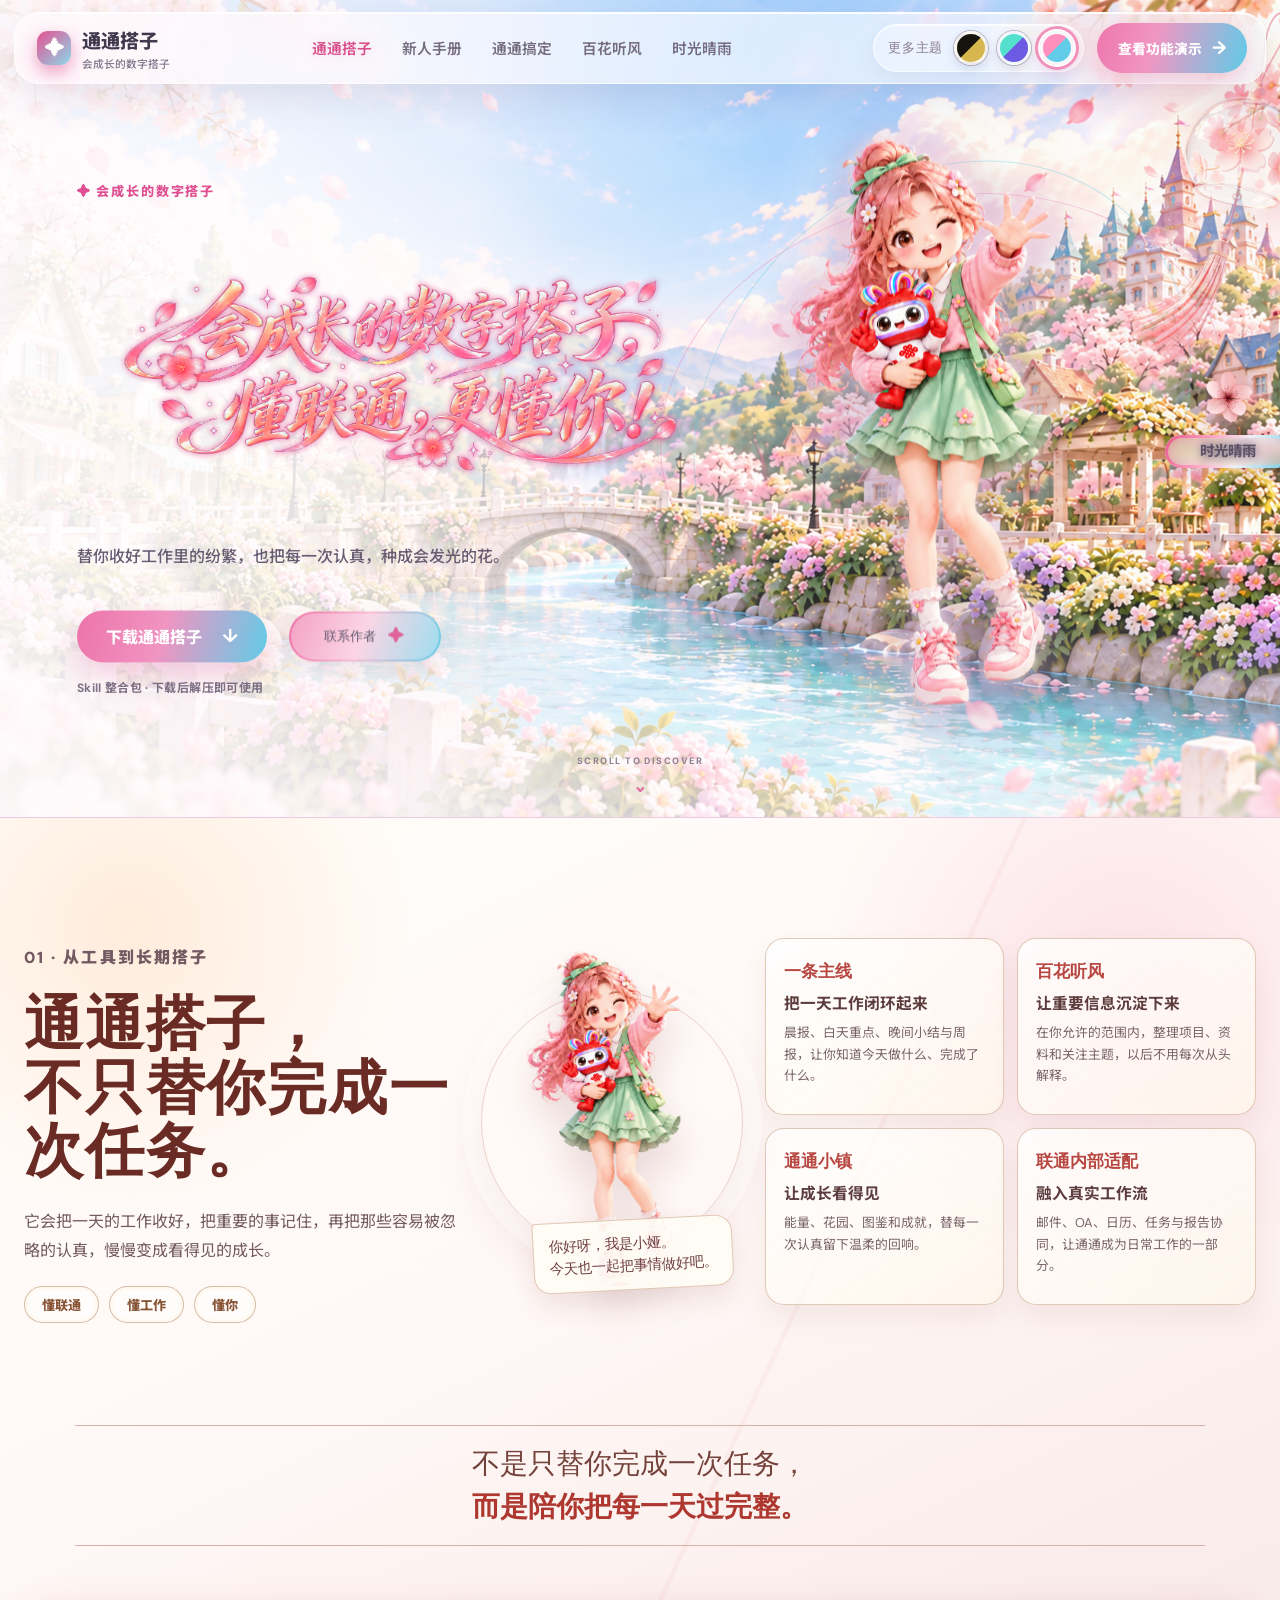
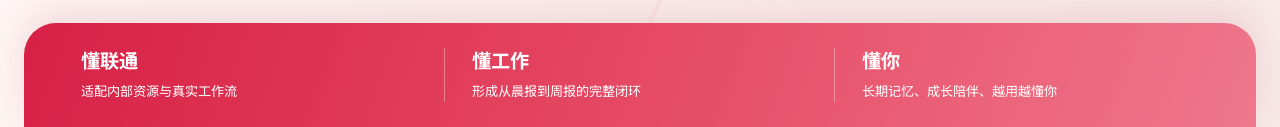
==== commit c464f13f: "Add homepage product introduction" ====
--- a/index.html
+++ b/index.html
@@ -42,11 +42,30 @@
         <button class="flower-node node-growth" type="button" data-link="time-weather.html"><img src="assets/feisu-home/core-blossom.png" alt=""><span>时光晴雨</span></button>
         <img class="home-windchime" src="assets/feisu-home/windchime.png" alt="绯苏主题风铃花饰">
       </div>
-      <a class="scroll-cue" href="tongtong-work.html"><span>SCROLL TO DISCOVER</span><i>⌄</i></a>
+      <a class="scroll-cue" href="#product-intro" aria-label="向下查看通通搭子产品介绍"><span>SCROLL TO DISCOVER</span><i>⌄</i></a>
     </section>
 
-    <section class="home-story-board" aria-label="从工具到长期搭子的功能展示">
-      <img src="assets/home/long-term-companion-board.png" alt="从工具到长期搭子：通通搭子从功能集合成长为更懂用户的数字搭子，提供五套精美主题与十五项以上独特功能">
+    <section class="product-intro" id="product-intro" aria-labelledby="product-intro-title">
+      <div class="product-intro-inner">
+        <div class="product-lead">
+          <p class="product-kicker">01 · 从工具到长期搭子</p>
+          <h2 id="product-intro-title">通通搭子，<br>不只替你完成一次任务。</h2>
+          <p>它会把一天的工作收好，把重要的事记住，再把那些容易被忽略的认真，慢慢变成看得见的成长。</p>
+          <div class="product-tags"><span>懂联通</span><span>懂工作</span><span>懂你</span></div>
+        </div>
+        <div class="product-portrait">
+          <img src="assets/feisu-home/xiaoya-main.png" alt="小娅抱着通通向你问好">
+          <p>你好呀，我是小娅。<br>今天也一起把事情做好吧。</p>
+        </div>
+        <div class="memory-hooks" aria-label="通通搭子的四个核心能力">
+          <article><b>一条主线</b><h3>把一天工作闭环起来</h3><p>晨报、白天重点、晚间小结与周报，让你知道今天做什么、完成了什么。</p></article>
+          <article><b>百花听风</b><h3>让重要信息沉淀下来</h3><p>在你允许的范围内，整理项目、资料和关注主题，以后不用每次从头解释。</p></article>
+          <article><b>通通小镇</b><h3>让成长看得见</h3><p>能量、花园、图鉴和成就，替每一次认真留下温柔的回响。</p></article>
+          <article><b>联通内部适配</b><h3>融入真实工作流</h3><p>邮件、OA、日历、任务与报告协同，让通通成为日常工作的一部分。</p></article>
+        </div>
+      </div>
+      <div class="product-closing"><span>不是只替你完成一次任务，</span><strong>而是陪你把每一天过完整。</strong></div>
+      <div class="product-values"><span><b>懂联通</b>适配内部资源与真实工作流</span><span><b>懂工作</b>形成从晨报到周报的完整闭环</span><span><b>懂你</b>长期记忆、成长陪伴、越用越懂你</span></div>
     </section>
 
     <section class="section-wrap workflow" id="workflow">
--- a/theme-enhancements.css
+++ b/theme-enhancements.css
@@ -208,3 +208,22 @@
 
 /* Keep the shared hero artwork inside the deployable static-site bundle. */
 .hero-scene:after{background-image:radial-gradient(circle at 24% 35%,rgba(255,255,255,.78),transparent 31%),url('assets/shared/email/tongtong-report-top.png')}
+
+/* Homepage product story: warm paper panels echo the Tongtong poster without leaving the site. */
+html{scroll-behavior:smooth}
+.page-home .home-story-board{display:none}
+.page-home .product-intro{position:relative;overflow:hidden;padding:clamp(70px,8vw,126px) 24px 0;background:linear-gradient(155deg,#fffdf9 0%,#fff8f6 48%,#f7e8e6 100%);color:#4e3340}
+.page-home .product-intro:before{content:"";position:absolute;inset:0;background:radial-gradient(circle at 10% 12%,rgba(255,214,181,.42),transparent 20%),radial-gradient(circle at 88% 18%,rgba(247,181,205,.34),transparent 23%),linear-gradient(115deg,transparent 0 60%,rgba(240,184,179,.14) 60% 60.3%,transparent 60.3%);pointer-events:none}
+.page-home .product-intro-inner{position:relative;display:grid;grid-template-columns:minmax(0,1.08fr) minmax(230px,.56fr) minmax(0,1.22fr);gap:clamp(22px,3vw,48px);align-items:center;max-width:1280px;margin:0 auto}
+.page-home .product-kicker{margin:0 0 15px;color:#d64f78;font-size:.83rem;font-weight:900;letter-spacing:.13em}
+.page-home .product-lead h2{margin:0;color:#6a2b24;font-family:STKaiti,KaiTi,serif;font-size:clamp(2.45rem,4.6vw,5rem);line-height:1.08;letter-spacing:.03em}
+.page-home .product-lead>p{max-width:480px;margin:23px 0 20px;color:#735961;font-size:1rem;line-height:1.85}
+.page-home .product-tags{display:flex;flex-wrap:wrap;gap:10px}.page-home .product-tags span{padding:8px 17px;border:1px solid rgba(171,126,81,.5);border-radius:999px;background:rgba(255,255,255,.65);box-shadow:inset 0 0 0 3px rgba(255,247,236,.72);color:#875436;font-size:.82rem;font-weight:800}
+.page-home .product-portrait{position:relative;display:grid;place-items:center;min-height:340px}.page-home .product-portrait:before{content:"";position:absolute;width:260px;height:260px;border:1px solid rgba(198,132,113,.33);border-radius:50%;box-shadow:0 0 0 19px rgba(255,255,255,.35),0 18px 46px rgba(176,96,118,.16)}
+.page-home .product-portrait img{position:relative;z-index:1;width:min(100%,310px);filter:drop-shadow(0 22px 18px rgba(141,80,89,.18))}.page-home .product-portrait p{position:absolute;z-index:2;right:-6px;bottom:4px;margin:0;padding:12px 15px;border:1px solid rgba(202,154,121,.54);border-radius:4px 17px 17px 17px;background:rgba(255,253,246,.88);box-shadow:0 12px 24px rgba(133,86,81,.12);color:#714044;font-family:STKaiti,KaiTi,serif;font-size:.9rem;line-height:1.55;transform:rotate(-3deg)}
+.page-home .memory-hooks{display:grid;grid-template-columns:repeat(2,minmax(0,1fr));gap:13px}.page-home .memory-hooks article{min-height:177px;padding:20px 18px;border:1px solid rgba(191,147,113,.48);border-radius:19px;background:linear-gradient(145deg,rgba(255,255,255,.8),rgba(255,247,235,.73));box-shadow:0 13px 26px rgba(149,87,85,.09)}
+.page-home .memory-hooks b{display:inline-block;margin-bottom:8px;color:#b84742;font-family:STKaiti,KaiTi,serif;font-size:1.08rem}.page-home .memory-hooks h3{margin:0 0 8px;color:#5c3c3d;font-size:.98rem}.page-home .memory-hooks p{margin:0;color:#78636a;font-size:.8rem;line-height:1.67}
+.page-home .product-closing{position:relative;max-width:1130px;margin:clamp(52px,8vw,106px) auto 0;padding:19px 28px;border-top:1px solid rgba(177,102,90,.48);border-bottom:1px solid rgba(177,102,90,.48);color:#75423b;font-family:STKaiti,KaiTi,serif;font-size:clamp(1.28rem,2.2vw,2.25rem);text-align:center}.page-home .product-closing strong{display:block;margin-top:5px;color:#ae382f;font-weight:700}
+.page-home .product-values{position:relative;display:grid;grid-template-columns:repeat(3,1fr);gap:0;max-width:1280px;margin:clamp(42px,6vw,78px) auto 0;padding:25px 30px;border-radius:32px 32px 0 0;background:linear-gradient(110deg,#d72045,#e64b65 52%,#ef778b);color:#fff;box-shadow:0 -14px 36px rgba(185,55,76,.14)}.page-home .product-values span{display:grid;gap:5px;padding:0 27px;border-right:1px solid rgba(255,255,255,.35);font-size:.82rem;line-height:1.5}.page-home .product-values span:last-child{border-right:0}.page-home .product-values b{font-size:1.2rem}
+@media(max-width:980px){.page-home .product-intro-inner{grid-template-columns:1fr 310px}.page-home .memory-hooks{grid-column:1/-1}.page-home .product-portrait{grid-column:2;grid-row:1;min-height:300px}.page-home .product-portrait:before{width:225px;height:225px}}
+@media(max-width:680px){.page-home .product-intro{padding:62px 18px 0}.page-home .product-intro-inner{display:block}.page-home .product-portrait{min-height:290px;margin:25px auto 19px}.page-home .product-portrait img{width:250px}.page-home .product-portrait p{right:8%;bottom:0}.page-home .memory-hooks{grid-template-columns:1fr}.page-home .memory-hooks article{min-height:0}.page-home .product-values{grid-template-columns:1fr;margin-top:40px;padding:20px 13px;border-radius:24px 24px 0 0}.page-home .product-values span{padding:13px 14px;border-right:0;border-bottom:1px solid rgba(255,255,255,.29)}.page-home .product-values span:last-child{border-bottom:0}.page-home .product-closing{padding:17px 12px}}
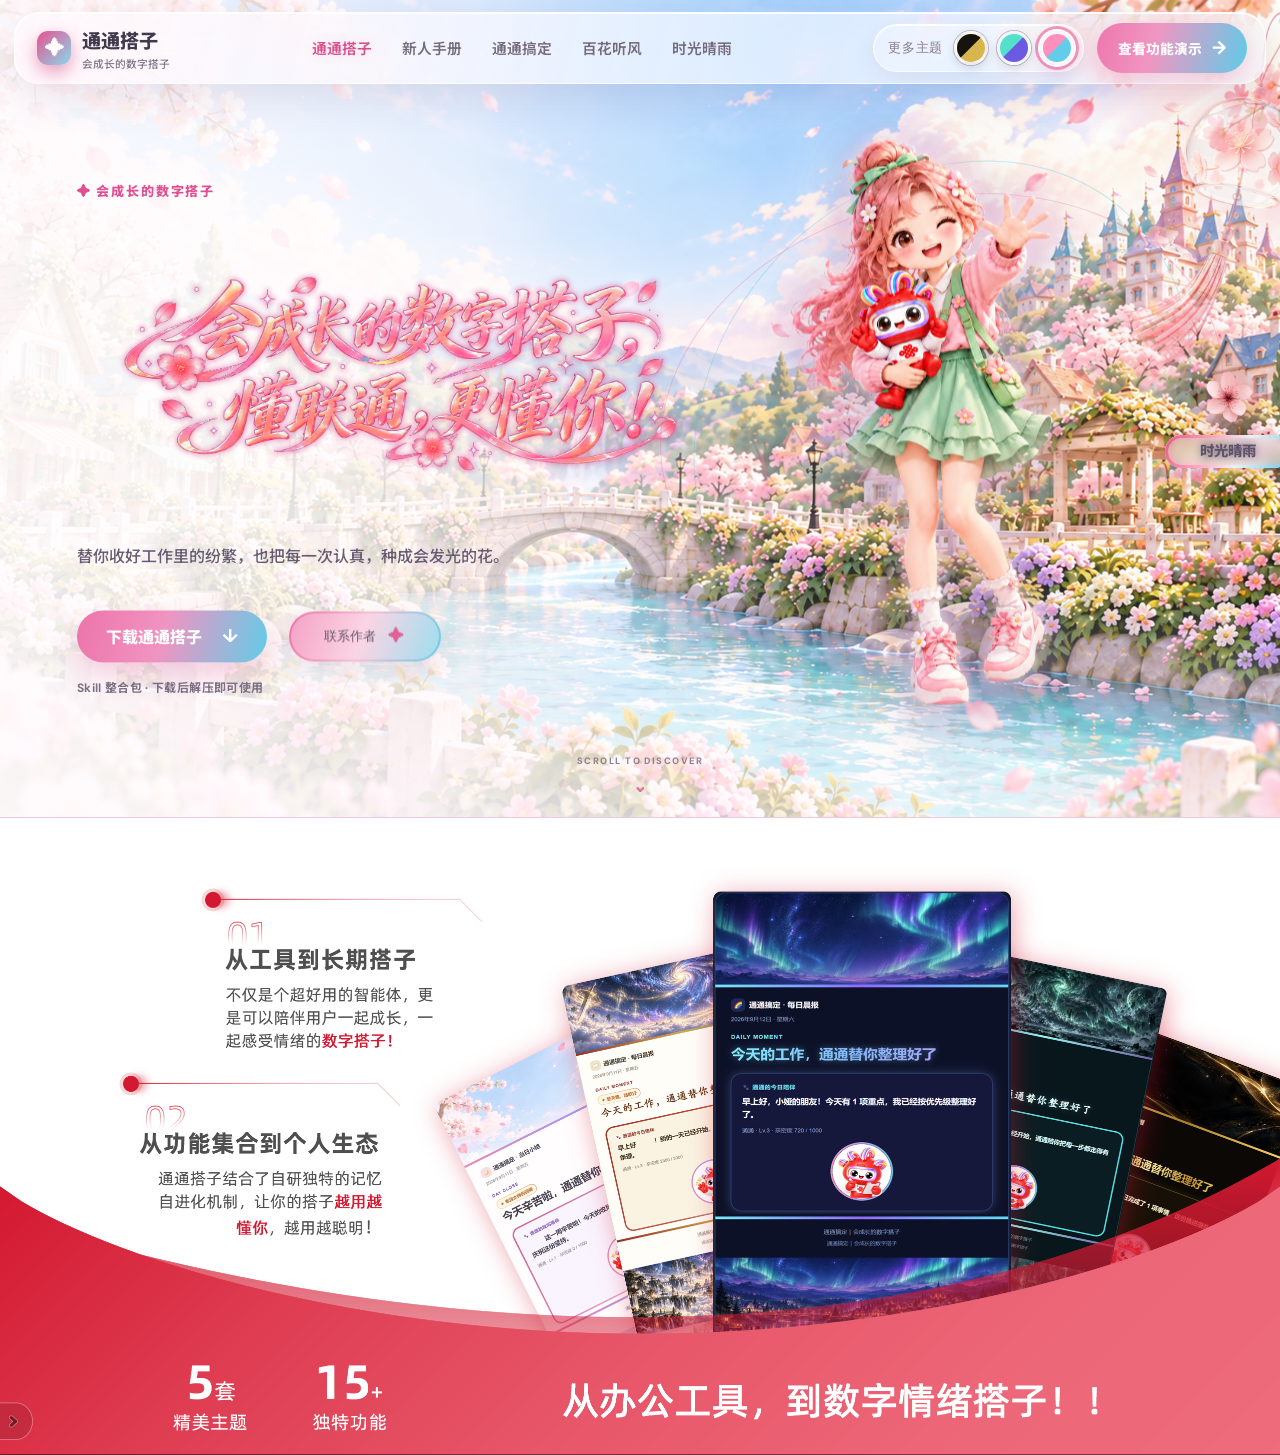
==== commit 41bdec5a: "Restore homepage visual board" ====
--- a/index.html
+++ b/index.html
@@ -42,30 +42,11 @@
         <button class="flower-node node-growth" type="button" data-link="time-weather.html"><img src="assets/feisu-home/core-blossom.png" alt=""><span>时光晴雨</span></button>
         <img class="home-windchime" src="assets/feisu-home/windchime.png" alt="绯苏主题风铃花饰">
       </div>
-      <a class="scroll-cue" href="#product-intro" aria-label="向下查看通通搭子产品介绍"><span>SCROLL TO DISCOVER</span><i>⌄</i></a>
+      <a class="scroll-cue" href="#home-story-board" aria-label="向下查看通通搭子展示"><span>SCROLL TO DISCOVER</span><i>⌄</i></a>
     </section>
 
-    <section class="product-intro" id="product-intro" aria-labelledby="product-intro-title">
-      <div class="product-intro-inner">
-        <div class="product-lead">
-          <p class="product-kicker">01 · 从工具到长期搭子</p>
-          <h2 id="product-intro-title">通通搭子，<br>不只替你完成一次任务。</h2>
-          <p>它会把一天的工作收好，把重要的事记住，再把那些容易被忽略的认真，慢慢变成看得见的成长。</p>
-          <div class="product-tags"><span>懂联通</span><span>懂工作</span><span>懂你</span></div>
-        </div>
-        <div class="product-portrait">
-          <img src="assets/feisu-home/xiaoya-main.png" alt="小娅抱着通通向你问好">
-          <p>你好呀，我是小娅。<br>今天也一起把事情做好吧。</p>
-        </div>
-        <div class="memory-hooks" aria-label="通通搭子的四个核心能力">
-          <article><b>一条主线</b><h3>把一天工作闭环起来</h3><p>晨报、白天重点、晚间小结与周报，让你知道今天做什么、完成了什么。</p></article>
-          <article><b>百花听风</b><h3>让重要信息沉淀下来</h3><p>在你允许的范围内，整理项目、资料和关注主题，以后不用每次从头解释。</p></article>
-          <article><b>通通小镇</b><h3>让成长看得见</h3><p>能量、花园、图鉴和成就，替每一次认真留下温柔的回响。</p></article>
-          <article><b>联通内部适配</b><h3>融入真实工作流</h3><p>邮件、OA、日历、任务与报告协同，让通通成为日常工作的一部分。</p></article>
-        </div>
-      </div>
-      <div class="product-closing"><span>不是只替你完成一次任务，</span><strong>而是陪你把每一天过完整。</strong></div>
-      <div class="product-values"><span><b>懂联通</b>适配内部资源与真实工作流</span><span><b>懂工作</b>形成从晨报到周报的完整闭环</span><span><b>懂你</b>长期记忆、成长陪伴、越用越懂你</span></div>
+    <section class="home-story-board" id="home-story-board" aria-label="从工具到长期搭子的功能展示">
+      <img src="assets/home/long-term-companion-board.png" alt="从工具到长期搭子：通通搭子从功能集合成长为更懂用户的数字搭子，提供五套精美主题与十五项以上独特功能">
     </section>
 
     <section class="section-wrap workflow" id="workflow">
--- a/theme-enhancements.css
+++ b/theme-enhancements.css
@@ -227,3 +227,7 @@
 .page-home .product-values{position:relative;display:grid;grid-template-columns:repeat(3,1fr);gap:0;max-width:1280px;margin:clamp(42px,6vw,78px) auto 0;padding:25px 30px;border-radius:32px 32px 0 0;background:linear-gradient(110deg,#d72045,#e64b65 52%,#ef778b);color:#fff;box-shadow:0 -14px 36px rgba(185,55,76,.14)}.page-home .product-values span{display:grid;gap:5px;padding:0 27px;border-right:1px solid rgba(255,255,255,.35);font-size:.82rem;line-height:1.5}.page-home .product-values span:last-child{border-right:0}.page-home .product-values b{font-size:1.2rem}
 @media(max-width:980px){.page-home .product-intro-inner{grid-template-columns:1fr 310px}.page-home .memory-hooks{grid-column:1/-1}.page-home .product-portrait{grid-column:2;grid-row:1;min-height:300px}.page-home .product-portrait:before{width:225px;height:225px}}
 @media(max-width:680px){.page-home .product-intro{padding:62px 18px 0}.page-home .product-intro-inner{display:block}.page-home .product-portrait{min-height:290px;margin:25px auto 19px}.page-home .product-portrait img{width:250px}.page-home .product-portrait p{right:8%;bottom:0}.page-home .memory-hooks{grid-template-columns:1fr}.page-home .memory-hooks article{min-height:0}.page-home .product-values{grid-template-columns:1fr;margin-top:40px;padding:20px 13px;border-radius:24px 24px 0 0}.page-home .product-values span{padding:13px 14px;border-right:0;border-bottom:1px solid rgba(255,255,255,.29)}.page-home .product-values span:last-child{border-bottom:0}.page-home .product-closing{padding:17px 12px}}
+
+/* Homepage restored to the single visual product board. */
+.page-home .product-intro{display:none}
+.page-home .home-story-board{display:block}
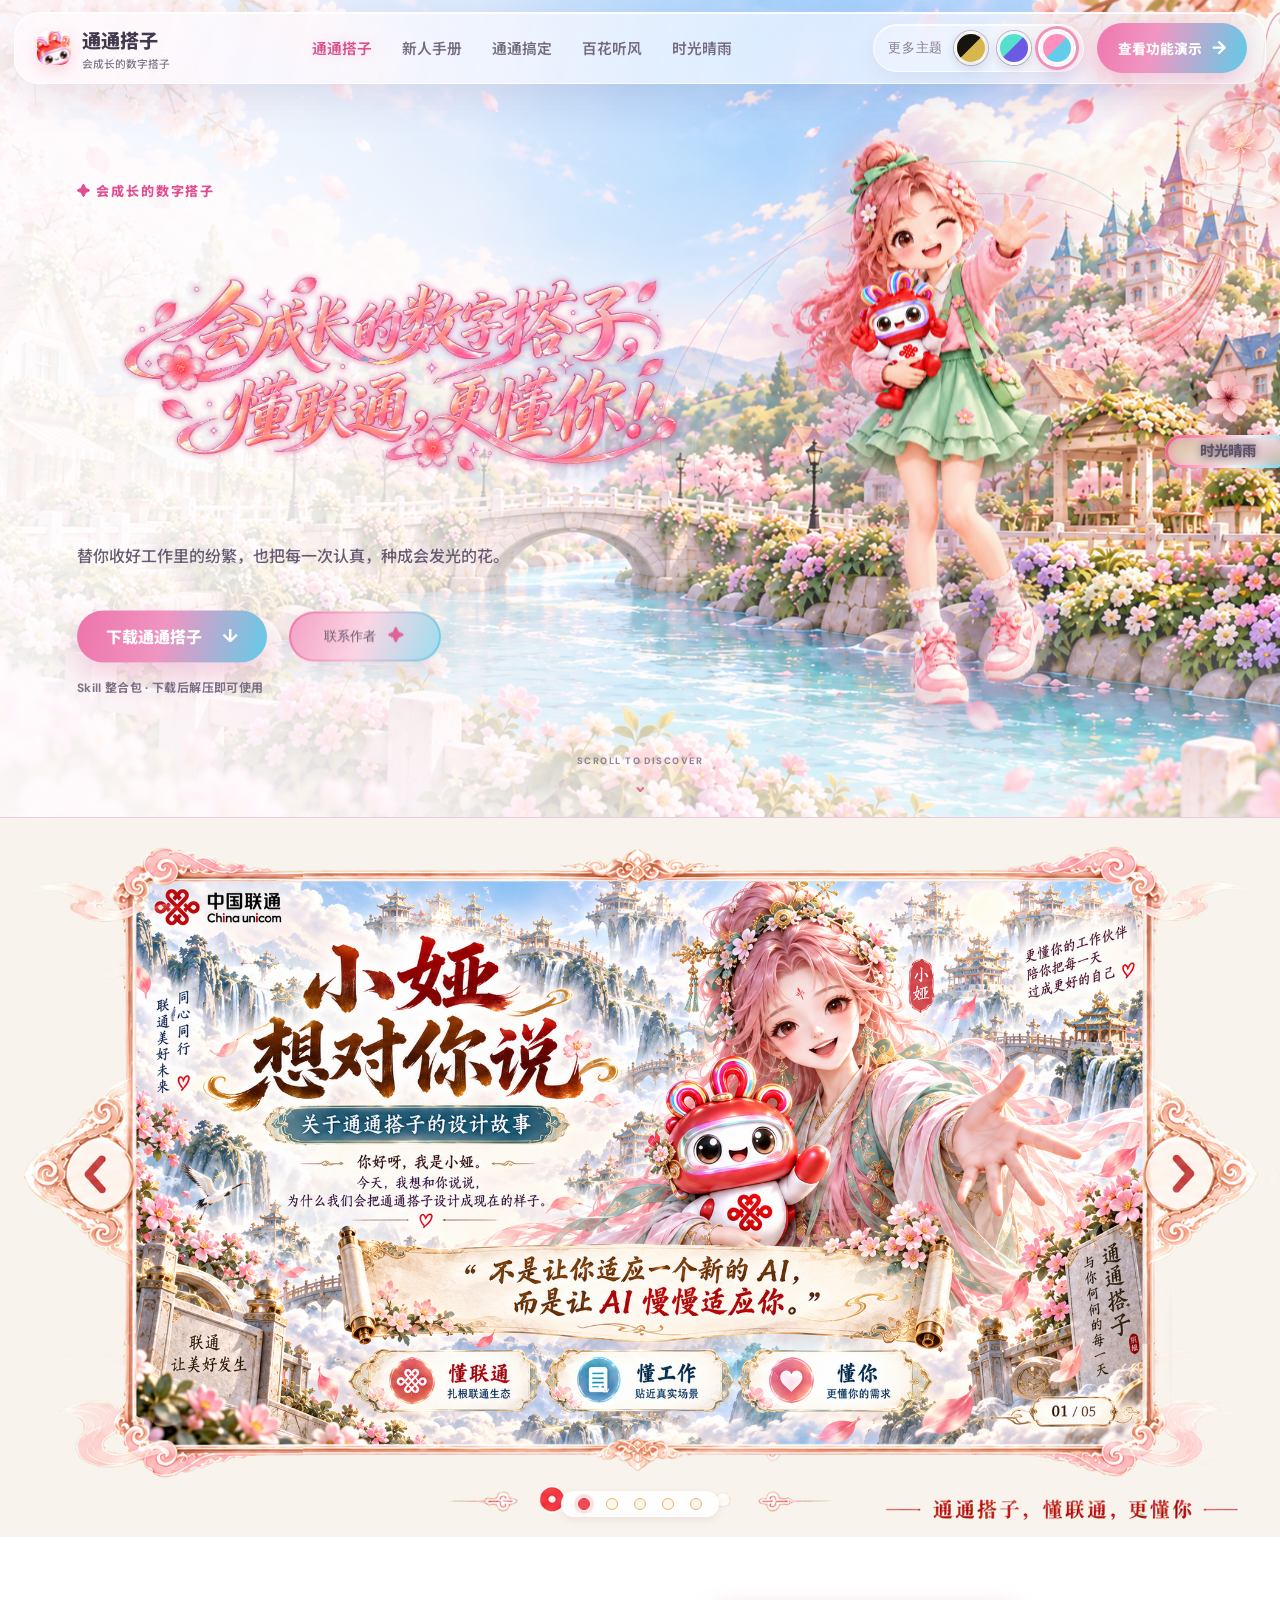
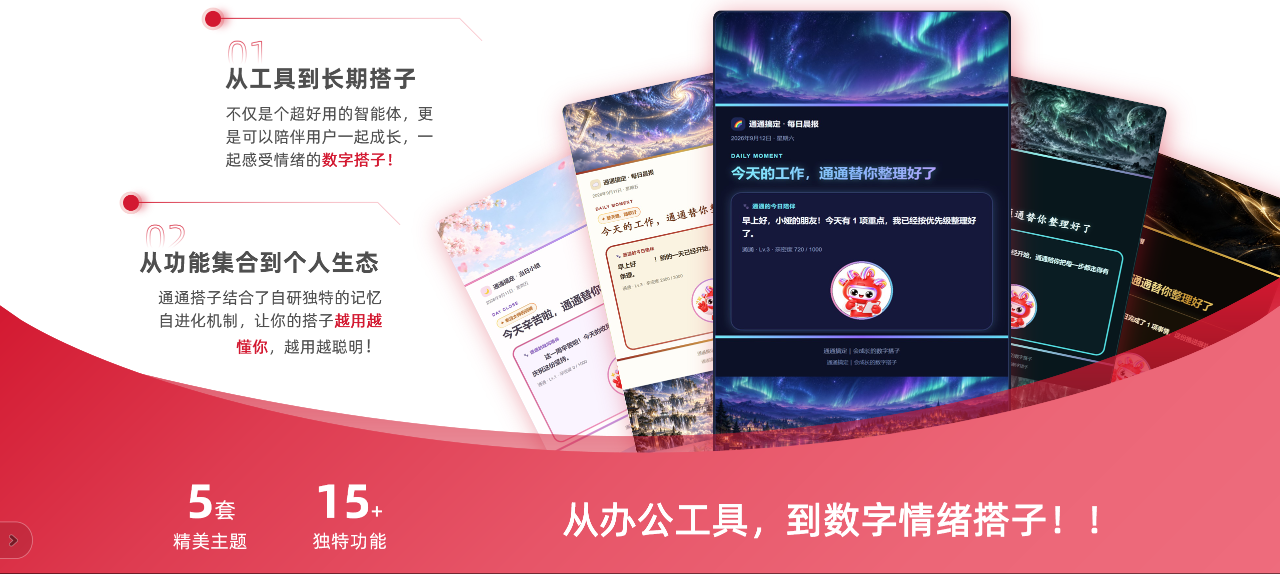
==== commit ccd68d6a: "Add story carousel and Tongtong branding" ====
--- a/index.html
+++ b/index.html
@@ -42,7 +42,23 @@
         <button class="flower-node node-growth" type="button" data-link="time-weather.html"><img src="assets/feisu-home/core-blossom.png" alt=""><span>时光晴雨</span></button>
         <img class="home-windchime" src="assets/feisu-home/windchime.png" alt="绯苏主题风铃花饰">
       </div>
-      <a class="scroll-cue" href="#home-story-board" aria-label="向下查看通通搭子展示"><span>SCROLL TO DISCOVER</span><i>⌄</i></a>
+      <a class="scroll-cue" href="#xunxian-story" aria-label="向下查看通通搭子故事图"><span>SCROLL TO DISCOVER</span><i>⌄</i></a>
+    </section>
+
+    <section class="xunxian-story" id="xunxian-story" aria-label="小娅想对你说：通通搭子的五页设计故事">
+      <div class="xunxian-carousel" id="xunxianCarousel" tabindex="0" aria-roledescription="轮播图" aria-label="通通搭子设计故事，第 1 页，共 5 页">
+        <img class="xunxian-slide" src="assets/home/xunxian-story-01.png" alt="小娅想对你说：关于通通搭子的设计故事">
+        <img class="xunxian-frame" src="assets/home/xunxian-story-frame.png" alt="" aria-hidden="true">
+        <button class="carousel-control is-prev" type="button" aria-label="查看上一张故事图"></button>
+        <button class="carousel-control is-next" type="button" aria-label="查看下一张故事图"></button>
+        <div class="carousel-dots" aria-label="选择故事页">
+          <button class="is-active" type="button" aria-label="第 1 页" aria-current="true"></button>
+          <button type="button" aria-label="第 2 页"></button>
+          <button type="button" aria-label="第 3 页"></button>
+          <button type="button" aria-label="第 4 页"></button>
+          <button type="button" aria-label="第 5 页"></button>
+        </div>
+      </div>
     </section>
 
     <section class="home-story-board" id="home-story-board" aria-label="从工具到长期搭子的功能展示">
@@ -72,6 +88,7 @@
     <section class="section-wrap growth" id="growth"><div class="section-heading"><p class="eyebrow">TIME &amp; WEATHER</p><h2>工作会过去，成长会留下来</h2><p>通通小镇只同步通通维护区，不覆盖你自己写下的故事。</p></div><div class="growth-grid"><article class="energy-panel"><div class="panel-top"><div><span>⚡ 通通能量站</span><h3>Lv.4 <em>· 稳稳前进</em></h3></div><b>+16<small>今日能量</small></b></div><div class="energy-ring"><div><b>346</b><span>/ 400</span></div></div><p class="hint">再积累 54 点能量，就能抵达 Lv.5。</p><div class="energy-chart" id="energyChart"></div><div class="legend"><span><i></i>近 7 日能量</span><b>连续签到 6 天</b></div></article><article class="garden-panel"><div><p class="eyebrow">WEEKLY BLOOM</p><h3>花苞初现 · 成长第 4/5 天</h3><p>两个小线索已经出现，明天就会正式盛开。</p><div class="garden-tags"><span>蓝紫云雾</span><span>初夏</span></div></div><img src="../skills/tongtong-daily-companion/assets/garden/garden-hint-bud.png" alt="通通小花园的发光花苞"><footer>图鉴 <b>4 / 11</b><span>累计收获 6 朵</span></footer></article><article class="intimacy-panel"><div class="pet-wrap"><img src="../skills/tongtong-daily-companion/assets/pets/tongtong-proud.png" alt="骄傲的通通"><span>小娅正在为你鼓掌</span></div><h3>通通亲密度 <b>1,860</b></h3><p>Lv.2 · 每次真实功能调用都会多认识你一点。</p><div class="pink-bar"><span></span></div><footer><span>今日 +130</span><span>距离 Lv.3 还差 140</span></footer></article></div></section>
 
     <section class="section-wrap achievement"><div><p class="eyebrow">MILESTONES</p><h2>每一个坚持，<br>都有一枚小小勋章。</h2><p>主题解锁、花园收获和每周陪伴，都会变成通通看见你的证明。</p></div><div class="badges"><span class="green">✦ 通通相伴</span><span class="blue">✧ 流光映月</span><span class="purple">✦ 沉金浮影</span><span class="orange">✧ 幸运女神的回眸</span></div></section>
+
   </main>
 
   <footer><span>通通搭子</span><p>会成长的数字搭子，懂联通，更懂你。</p><small>演示模式 · 不读取真实邮箱、OA、腾讯文档或个人资料</small></footer>
--- a/theme-enhancements.css
+++ b/theme-enhancements.css
@@ -231,3 +231,21 @@
 /* Homepage restored to the single visual product board. */
 .page-home .product-intro{display:none}
 .page-home .home-story-board{display:block}
+
+/* Full-width xunxian product poster at the end of the homepage. */
+.page-home .xunxian-poster{width:100%;margin:0;background:#f8f4ed;overflow:hidden}
+.page-home .xunxian-poster img{display:block;width:100%;height:auto}
+.page-home .xunxian-story{width:100%;margin:0;background:#f8f4ed;overflow:hidden}
+.page-home .xunxian-story img{display:block;width:100%;height:auto}
+.page-home .xunxian-carousel{position:relative;width:min(100%,1675px);aspect-ratio:1675/941;margin:0 auto;outline:none}
+.page-home .xunxian-slide{position:absolute!important;z-index:1;top:8.7%;right:10.3%;bottom:12.6%;left:10.3%;width:79.4%!important;height:78.7%!important;object-fit:cover;transition:opacity .24s ease}
+.page-home .xunxian-frame{position:absolute!important;z-index:2;inset:0;width:100%!important;height:100%!important;pointer-events:none}
+.page-home .carousel-control{position:absolute;z-index:3;top:38%;width:13%;height:25%;border:0;background:transparent;cursor:pointer;outline:none}.page-home .carousel-control.is-prev{left:0}.page-home .carousel-control.is-next{right:0}
+.page-home .carousel-control:focus-visible{outline:3px solid rgba(211,70,84,.72);outline-offset:-8px;border-radius:50%}
+.page-home .carousel-dots{position:absolute;z-index:4;bottom:2.85%;left:50%;display:flex;gap:16px;align-items:center;padding:7px 17px;border-radius:999px;background:rgba(255,255,255,.93);transform:translateX(-50%);box-shadow:0 3px 8px rgba(176,83,93,.12)}
+.page-home .carousel-dots button{width:12px;height:12px;padding:0;border:1px solid #e7b378;border-radius:50%;background:#fff7e9;cursor:pointer;transition:transform .2s ease,background .2s ease,box-shadow .2s ease}.page-home .carousel-dots button:hover,.page-home .carousel-dots button:focus-visible{transform:scale(1.25);outline:none}.page-home .carousel-dots button.is-active{border-color:#e43d47;background:#ed4c54;box-shadow:0 0 0 4px rgba(237,76,84,.16)}
+@media(max-width:680px){.page-home .xunxian-carousel{min-width:610px;left:50%;transform:translateX(-50%)}.page-home .xunxian-story{overflow:hidden}.page-home .carousel-dots{gap:9px;padding:5px 11px}.page-home .carousel-dots button{width:9px;height:9px}}
+
+/* Brand mascot replaces the former generic star mark in every top navigation. */
+.brand-mark{position:relative;overflow:hidden;background:#fff!important;box-shadow:0 5px 13px rgba(229,77,89,.18)!important}
+.brand-mark img{position:absolute!important;top:-5px;left:50%;width:78px!important;max-width:none!important;height:auto!important;transform:translateX(-50%);filter:drop-shadow(0 2px 2px rgba(184,62,72,.12))}
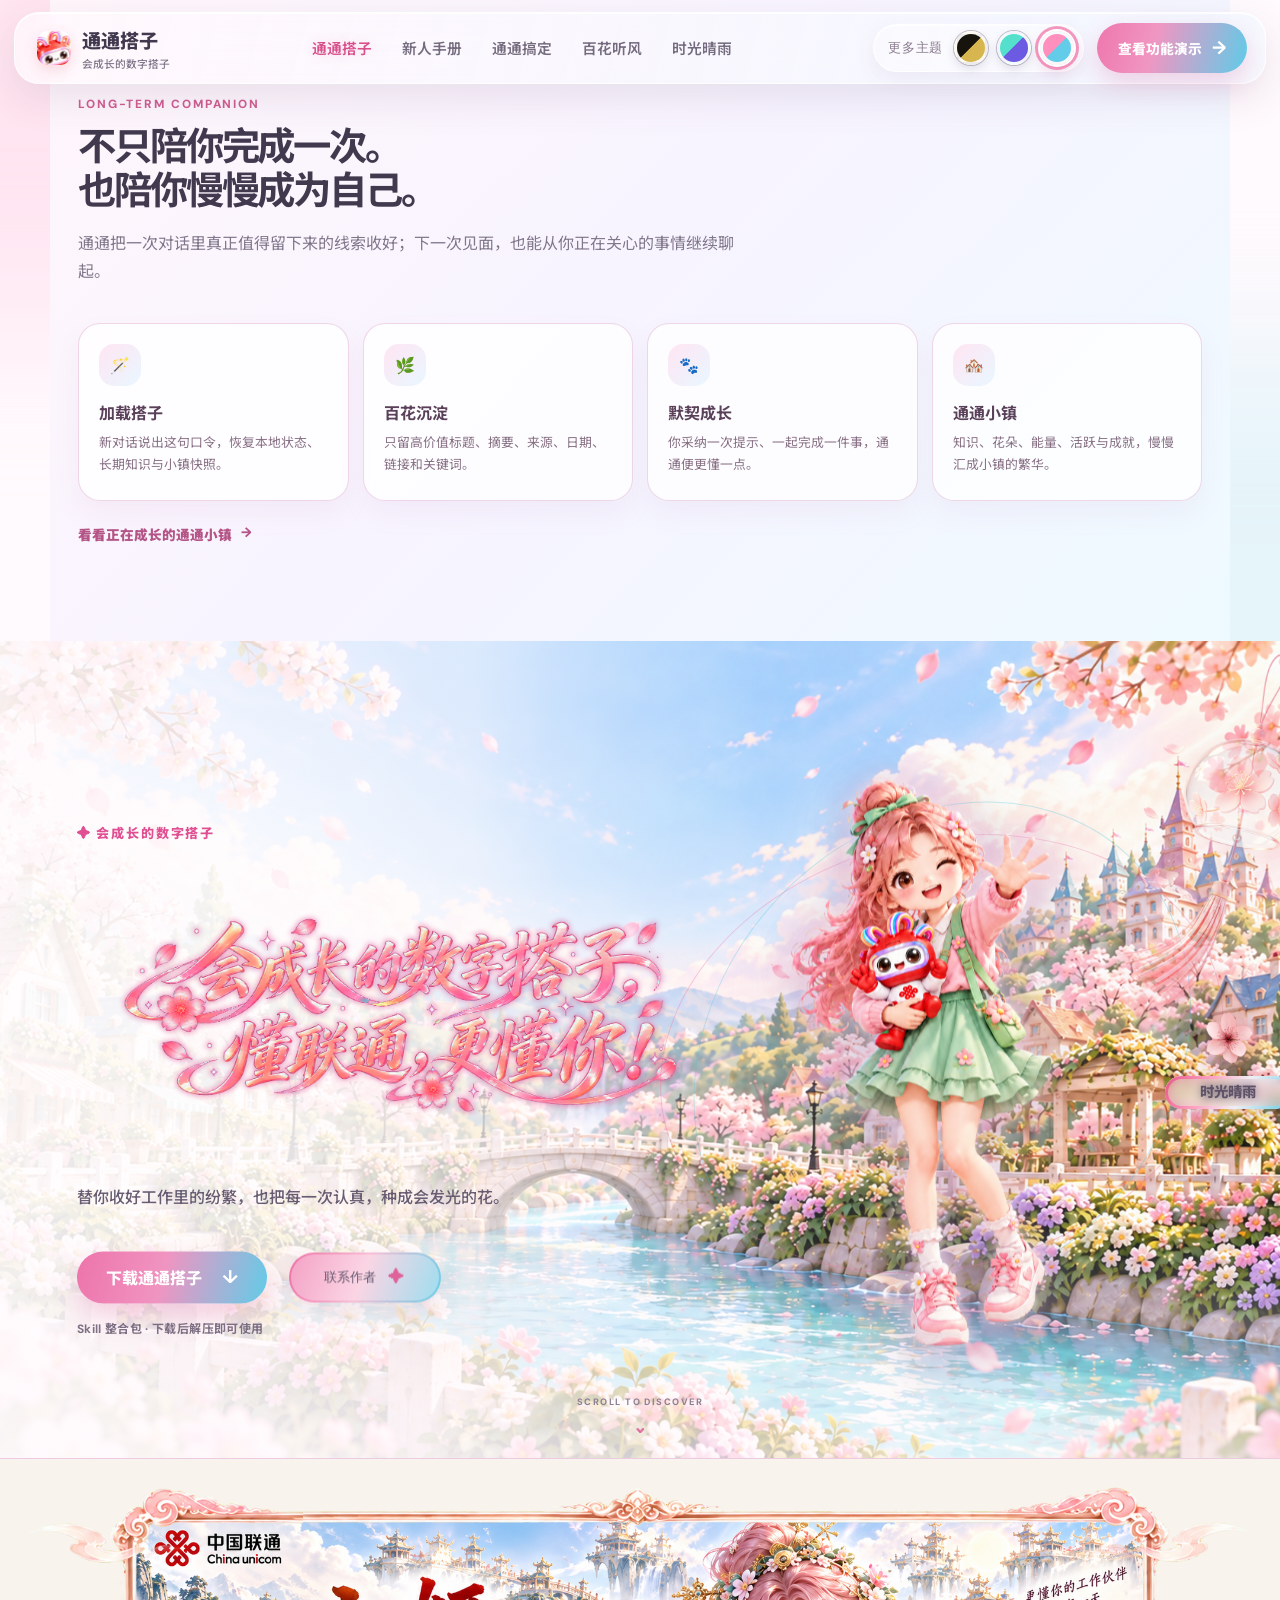
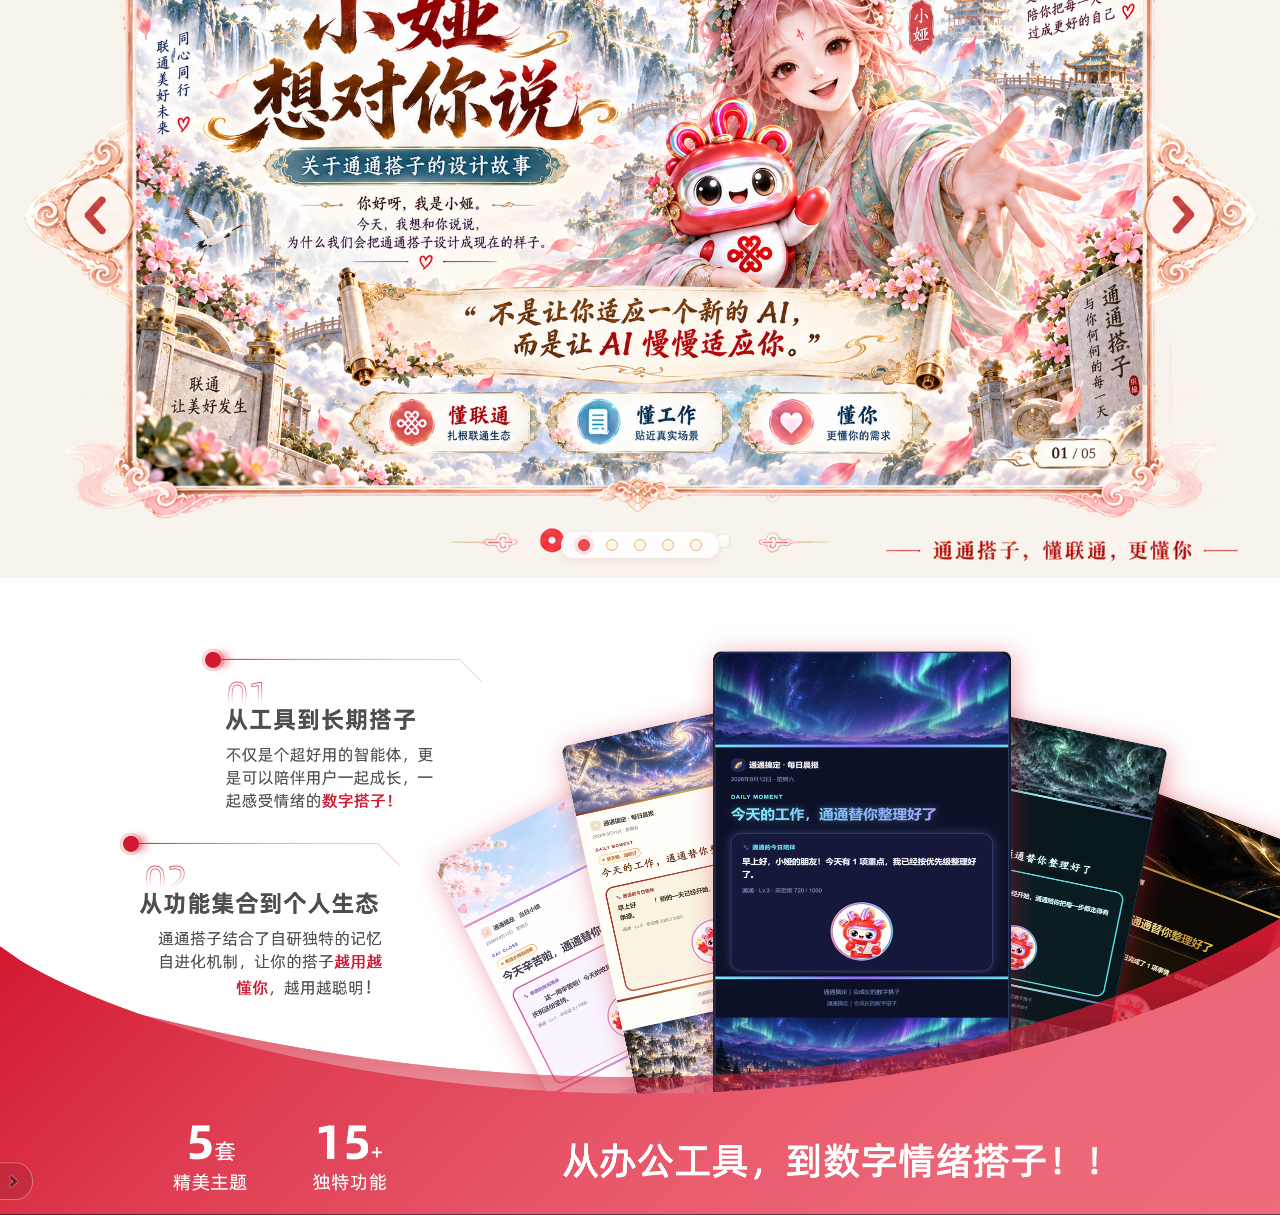
==== commit f38024ca: "Add long-term companion growth experience" ====
--- a/index.html
+++ b/index.html
@@ -25,6 +25,17 @@
   </header>
 
   <main id="home">
+    <section class="section-wrap long-companion-overview" aria-labelledby="long-companion-title">
+      <div class="section-heading"><p class="eyebrow">LONG-TERM COMPANION</p><h2 id="long-companion-title">不只陪你完成一次。<br>也陪你慢慢成为自己。</h2><p>通通把一次对话里真正值得留下来的线索收好；下一次见面，也能从你正在关心的事情继续聊起。</p></div>
+      <div class="long-companion-grid">
+        <article><i>🪄</i><b>加载搭子</b><p>新对话说出这句口令，恢复本地状态、长期知识与小镇快照。</p></article>
+        <article><i>🌿</i><b>百花沉淀</b><p>只留高价值标题、摘要、来源、日期、链接和关键词。</p></article>
+        <article><i>🐾</i><b>默契成长</b><p>你采纳一次提示、一起完成一件事，通通便更懂一点。</p></article>
+        <article><i>🏘️</i><b>通通小镇</b><p>知识、花朵、能量、活跃与成就，慢慢汇成小镇的繁华。</p></article>
+      </div>
+      <a class="long-companion-link" href="time-weather.html#tongtong-town">看看正在成长的通通小镇 <span>→</span></a>
+    </section>
+
     <section class="feisu-home" aria-label="通通搭子绯苏主题首页">
       <div class="feisu-wash"></div>
       <div class="feisu-copy">
@@ -85,7 +96,7 @@
 
     <section class="section-wrap knowledge"><div class="knowledge-copy"><p class="eyebrow">BAIHUA TINGFENG GE</p><h2>你的资料、偏好和关键词，<br>会慢慢长成知识的花园。</h2><p>双阶段关注缓存机制会区分短期对话和长期价值：已授权的文件、偏好与项目结论被可靠沉淀，需要时再快速检索。</p><div class="flow-pills"><span>文件入库</span><i>→</i><span>关键词提取</span><i>→</i><span>每日资讯</span><i>→</i><span>晨间简报</span></div></div><div class="knowledge-board"><div class="board-glow"></div><div class="memory-node n1">套餐方案<small>长期关注</small></div><div class="memory-node n2">用户体验<small>工作结论</small></div><div class="memory-node n3">流程提效<small>本周关键词</small></div><div class="memory-node n4">行业资讯<small>晨间更新</small></div><div class="search-core">⌕<small>快速检索</small></div></div></section>
 
-    <section class="section-wrap growth" id="growth"><div class="section-heading"><p class="eyebrow">TIME &amp; WEATHER</p><h2>工作会过去，成长会留下来</h2><p>通通小镇只同步通通维护区，不覆盖你自己写下的故事。</p></div><div class="growth-grid"><article class="energy-panel"><div class="panel-top"><div><span>⚡ 通通能量站</span><h3>Lv.4 <em>· 稳稳前进</em></h3></div><b>+16<small>今日能量</small></b></div><div class="energy-ring"><div><b>346</b><span>/ 400</span></div></div><p class="hint">再积累 54 点能量，就能抵达 Lv.5。</p><div class="energy-chart" id="energyChart"></div><div class="legend"><span><i></i>近 7 日能量</span><b>连续签到 6 天</b></div></article><article class="garden-panel"><div><p class="eyebrow">WEEKLY BLOOM</p><h3>花苞初现 · 成长第 4/5 天</h3><p>两个小线索已经出现，明天就会正式盛开。</p><div class="garden-tags"><span>蓝紫云雾</span><span>初夏</span></div></div><img src="../skills/tongtong-daily-companion/assets/garden/garden-hint-bud.png" alt="通通小花园的发光花苞"><footer>图鉴 <b>4 / 11</b><span>累计收获 6 朵</span></footer></article><article class="intimacy-panel"><div class="pet-wrap"><img src="../skills/tongtong-daily-companion/assets/pets/tongtong-proud.png" alt="骄傲的通通"><span>小娅正在为你鼓掌</span></div><h3>通通亲密度 <b>1,860</b></h3><p>Lv.2 · 每次真实功能调用都会多认识你一点。</p><div class="pink-bar"><span></span></div><footer><span>今日 +130</span><span>距离 Lv.3 还差 140</span></footer></article></div></section>
+    <section class="section-wrap growth" id="growth"><div class="section-heading"><p class="eyebrow">TIME &amp; WEATHER</p><h2>工作会过去，成长会留下来</h2><p>通通小镇只同步通通维护区，不覆盖你自己写下的故事。</p></div><div class="growth-grid"><article class="energy-panel"><div class="panel-top"><div><span>⚡ 通通能量站</span><h3>Lv.4 <em>· 稳稳前进</em></h3></div><b>+16<small>今日能量</small></b></div><div class="energy-ring"><div><b>346</b><span>/ 400</span></div></div><p class="hint">再积累 54 点能量，就能抵达 Lv.5。</p><div class="energy-chart" id="energyChart"></div><div class="legend"><span><i></i>近 7 日能量</span><b>连续签到 6 天</b></div></article><article class="garden-panel"><div><p class="eyebrow">WEEKLY BLOOM</p><h3>花苞初现 · 成长第 4/5 天</h3><p>两个小线索已经出现，明天就会正式盛开。</p><div class="garden-tags"><span>蓝紫云雾</span><span>初夏</span></div></div><img src="../skills/tongtong-daily-companion/assets/garden/garden-hint-bud.png" alt="通通小花园的发光花苞"><footer>图鉴 <b>4 / 11</b><span>累计收获 6 朵</span></footer></article><article class="intimacy-panel"><div class="pet-wrap"><img src="../skills/tongtong-daily-companion/assets/pets/tongtong-proud.png" alt="骄傲的通通"><span>小娅正在为你鼓掌</span></div><h3>通通默契度 <b>1,860</b></h3><p>Lv.2 · 每次真实功能调用都会多认识你一点。</p><div class="pink-bar"><span></span></div><footer><span>今日 +130</span><span>距离 Lv.3 还差 140</span></footer></article></div></section>
 
     <section class="section-wrap achievement"><div><p class="eyebrow">MILESTONES</p><h2>每一个坚持，<br>都有一枚小小勋章。</h2><p>主题解锁、花园收获和每周陪伴，都会变成通通看见你的证明。</p></div><div class="badges"><span class="green">✦ 通通相伴</span><span class="blue">✧ 流光映月</span><span class="purple">✦ 沉金浮影</span><span class="orange">✧ 幸运女神的回眸</span></div></section>
 
--- a/theme-enhancements.css
+++ b/theme-enhancements.css
@@ -106,6 +106,22 @@
 .theme-gallery.is-single{grid-template-columns:1fr}
 .theme-card[hidden]{display:none}
 .theme-gallery.is-single .theme-card>img{height:165px}
+
+/* Baihua Tingfeng: a quieter, growing knowledge journey. */
+.page-knowledge{background:#f9fffd;color:#354951}.page-knowledge .knowledge-journey{position:relative;overflow:hidden;background:radial-gradient(circle at 8% 9%,rgba(212,245,239,.7),transparent 20%),radial-gradient(circle at 95% 26%,rgba(234,222,255,.6),transparent 22%),linear-gradient(180deg,#fbfffe 0%,#f7fffb 31%,#fbfbff 71%,#f8fffd 100%)}.page-knowledge .bloom-petal{position:fixed;z-index:0;color:rgba(237,132,181,.36);font-size:1.4rem;pointer-events:none;animation:baihuaDrift 13s ease-in-out infinite}.page-knowledge .petal-one{left:7%;top:26%;animation-delay:-4s}.page-knowledge .petal-two{right:8%;top:53%;font-size:1.8rem;animation-delay:-8s}.page-knowledge .petal-three{left:16%;bottom:9%;font-size:1rem;animation-delay:-11s}.page-knowledge .knowledge-hero,.page-knowledge .knowledge-section,.page-knowledge .knowledge-closing{position:relative;z-index:1;width:min(1180px,100%);margin:0 auto;padding:clamp(76px,9vw,130px) 28px}.page-knowledge .knowledge-hero{display:grid;grid-template-columns:minmax(0,1fr) minmax(320px,.78fr);min-height:690px;gap:55px;align-items:center;padding-top:154px}.page-knowledge .knowledge-hero:before{position:absolute;inset:110px -18vw 0;content:"";background:radial-gradient(circle at 77% 43%,rgba(182,234,223,.5),transparent 25%),radial-gradient(circle at 25% 56%,rgba(239,207,235,.38),transparent 30%);pointer-events:none}.page-knowledge .knowledge-hero-copy,.page-knowledge .knowledge-hero-garden{position:relative;z-index:1}.page-knowledge .eyebrow,.page-knowledge .section-index{margin:0 0 15px;color:#7d9b93;font-size:.76rem;font-weight:900;letter-spacing:.13em}.page-knowledge .knowledge-hero h1{max-width:670px;margin:0;color:#34545a;font-size:clamp(3.1rem,5.7vw,5.75rem);line-height:1.06;letter-spacing:-.08em}.page-knowledge .knowledge-hero h1 em{font-style:normal;background:linear-gradient(105deg,#559f99,#78bca7 48%,#ad93ca);-webkit-background-clip:text;background-clip:text;color:transparent}.page-knowledge .knowledge-hero-copy>p:not(.eyebrow){max-width:590px;margin:22px 0;color:#63777a;font-size:1rem;line-height:1.9}.page-knowledge .knowledge-hero-note{padding-left:16px;border-left:3px solid #a4d5c6}.page-knowledge .knowledge-hero-note b{color:#6b9a90}.page-knowledge .knowledge-hero-actions{display:flex;gap:18px;align-items:center;flex-wrap:wrap;margin-top:30px}.page-knowledge .knowledge-hero .primary,.page-knowledge .discover-actions .primary,.page-knowledge .knowledge-closing .primary{border-radius:999px;background:linear-gradient(105deg,#75bba8,#97cfba 44%,#a99bd2);box-shadow:0 12px 25px rgba(94,149,134,.2)}.page-knowledge .knowledge-text-link{color:#718d89;font-size:.86rem;font-weight:900;text-decoration:none}.page-knowledge .knowledge-text-link span{display:inline-block;margin-left:6px;color:#bb7da7;font-size:1.15rem;transition:transform .2s ease}.page-knowledge .knowledge-text-link:hover span{transform:translateY(3px)}.page-knowledge .knowledge-hero-garden{height:450px;isolation:isolate}.page-knowledge .garden-orbit{position:absolute;left:50%;top:50%;display:block;border:1px solid rgba(116,178,161,.35);border-radius:50%;transform:translate(-50%,-50%) rotate(-15deg)}.page-knowledge .garden-orbit.orbit-a{width:95%;height:48%}.page-knowledge .garden-orbit.orbit-b{width:58%;height:88%;border-color:rgba(170,143,210,.33);transform:translate(-50%,-50%) rotate(53deg)}.page-knowledge .garden-orbit.orbit-c{width:73%;height:65%;border-color:rgba(237,151,194,.25);transform:translate(-50%,-50%) rotate(20deg)}.page-knowledge .knowledge-flower{position:absolute;left:50%;top:50%;display:grid;place-items:center;width:196px;height:196px;border-radius:50%;background:radial-gradient(circle at 36% 28%,#fff 0 8%,transparent 9%),radial-gradient(circle,#dff8ee 0 36%,#a8d7c8 37% 51%,#8db4cb 52% 53%,#f5d7eb 54% 72%,rgba(255,255,255,.15) 73%);color:#fff;font-size:4.5rem;transform:translate(-50%,-50%);box-shadow:0 0 0 18px rgba(255,255,255,.42),0 24px 45px rgba(103,158,142,.18);animation:baihuaBloom 5s ease-in-out infinite}.page-knowledge .knowledge-core{position:absolute;left:50%;top:50%;z-index:1;color:#436c68;font-size:.78rem;font-weight:900;line-height:1.45;text-align:center;transform:translate(-50%,-50%)}.page-knowledge .hero-keyword{position:absolute;display:block;padding:9px 13px;border:1px solid rgba(255,255,255,.9);border-radius:999px;background:rgba(255,255,255,.69);box-shadow:0 12px 23px rgba(102,142,133,.13);color:#62877e;font-size:.75rem;font-weight:900;backdrop-filter:blur(9px)}.page-knowledge .keyword-a{left:3%;top:20%}.page-knowledge .keyword-b{right:0;top:29%;color:#9880bd}.page-knowledge .keyword-c{left:8%;bottom:20%;color:#a97699}.page-knowledge .keyword-d{right:6%;bottom:15%;color:#589b9d}.page-knowledge .knowledge-section{scroll-margin-top:92px}.page-knowledge .section-intro{max-width:740px;margin-bottom:42px}.page-knowledge .section-intro.narrow{max-width:650px}.page-knowledge .section-intro h2,.page-knowledge .engine-copy h2,.page-knowledge .file-copy h2,.page-knowledge .evolution-copy h2,.page-knowledge .profile-card h2,.page-knowledge .privacy-card h2{margin:0;color:#38565b;font-size:clamp(2.25rem,4.1vw,4.25rem);line-height:1.13;letter-spacing:-.065em}.page-knowledge .section-intro>p:last-child,.page-knowledge .engine-copy>p,.page-knowledge .file-copy>p,.page-knowledge .evolution-copy>p,.page-knowledge .profile-head>div>p:not(.section-index),.page-knowledge .privacy-card>div>p:not(.section-index){margin:17px 0 0;color:#677b7e;font-size:.98rem;line-height:1.88}.page-knowledge .attention-stop{padding-top:60px}.page-knowledge .attention-layout{display:grid;grid-template-columns:1.35fr .65fr;gap:20px;align-items:stretch}.page-knowledge .keyword-cloud{position:relative;display:flex;min-height:370px;padding:34px;align-content:center;align-items:center;justify-content:center;gap:17px;flex-wrap:wrap;overflow:hidden;border:1px solid rgba(255,255,255,.9);border-radius:32px;background:radial-gradient(circle at 48% 45%,rgba(240,229,255,.84),transparent 21%),radial-gradient(circle at 62% 55%,rgba(207,244,231,.85),transparent 27%),rgba(255,255,255,.57);box-shadow:0 20px 45px rgba(98,143,132,.1)}.page-knowledge .keyword-cloud:before,.page-knowledge .keyword-cloud:after{position:absolute;content:"";width:260px;height:120px;border:1px solid rgba(142,193,178,.3);border-radius:50%;pointer-events:none}.page-knowledge .keyword-cloud:before{transform:rotate(-24deg)}.page-knowledge .keyword-cloud:after{width:170px;height:270px;border-color:rgba(177,149,214,.24);transform:rotate(42deg)}.page-knowledge .attention-keyword{position:relative;z-index:1;display:grid;gap:3px;padding:13px 17px;border:1px solid rgba(255,255,255,.95);border-radius:18px;background:rgba(255,255,255,.8);box-shadow:0 9px 20px rgba(91,142,129,.1);color:#4f8278;font:800 .9rem/1.2 inherit;cursor:pointer;transition:transform .22s ease,box-shadow .22s ease,border-color .22s ease}.page-knowledge .attention-keyword small{color:#849a94;font-size:.63rem;font-weight:800}.page-knowledge .attention-keyword.size-xl{padding:20px 25px;color:#4b8b80;font-size:1.28rem}.page-knowledge .attention-keyword.size-lg{font-size:1.08rem;color:#7771a4}.page-knowledge .attention-keyword.size-sm{font-size:.75rem}.page-knowledge .attention-keyword.mint{color:#50938a}.page-knowledge .attention-keyword.quiet{opacity:.76;color:#9c829b}.page-knowledge .attention-keyword:hover,.page-knowledge .attention-keyword:focus-visible,.page-knowledge .attention-keyword.is-active{border-color:#a6d7c6;outline:none;transform:translateY(-5px);box-shadow:0 15px 28px rgba(93,147,131,.18)}.page-knowledge .attention-detail{display:flex;flex-direction:column;align-items:flex-start;justify-content:center;min-height:250px;padding:30px;border:1px solid rgba(210,232,224,.86);border-radius:29px;background:linear-gradient(145deg,rgba(241,255,249,.88),rgba(247,244,255,.85));box-shadow:0 20px 42px rgba(99,145,134,.09)}.page-knowledge .attention-detail>span{color:#a975a0;font-size:.75rem;font-weight:900}.page-knowledge .attention-detail h3{margin:12px 0 8px;color:#426b66;font-size:1.55rem}.page-knowledge .attention-detail p{margin:0 0 21px;color:#758a85;font-size:.84rem;line-height:1.7}.page-knowledge .soft-button{display:inline-flex;align-items:center;gap:8px;padding:10px 14px;border:1px solid rgba(141,189,175,.48);border-radius:999px;background:rgba(255,255,255,.65);color:#5f887e;font:800 .8rem/1.35 inherit;cursor:pointer;transition:transform .2s ease,box-shadow .2s ease}.page-knowledge .soft-button:hover,.page-knowledge .soft-button:focus-visible{outline:none;transform:translateY(-2px);box-shadow:0 9px 19px rgba(94,151,136,.16)}.page-knowledge .cache-stop{padding-top:98px}.page-knowledge .memory-stages{display:grid;grid-template-columns:1fr auto 1fr auto 1fr;gap:18px;align-items:center}.page-knowledge .memory-stage{min-height:230px;padding:25px;border:1px solid rgba(255,255,255,.9);border-radius:26px;background:rgba(255,255,255,.7);box-shadow:0 16px 31px rgba(95,136,127,.1)}.page-knowledge .memory-stage>span{display:block;color:#9baea9;font-size:.72rem;font-weight:900}.page-knowledge .memory-stage h3{margin:18px 0 3px;color:#517b72;font-size:1.35rem}.page-knowledge .memory-stage b{color:#628d83;font-size:.82rem}.page-knowledge .memory-stage p{margin:15px 0 0;color:#748782;font-size:.84rem;line-height:1.75}.page-knowledge .memory-stage.decay{background:linear-gradient(145deg,rgba(255,253,250,.78),rgba(247,241,255,.78))}.page-knowledge .memory-stage.decay h3,.page-knowledge .memory-stage.decay b{color:#907ca8}.page-knowledge .memory-stage.forgotten{opacity:.78;background:linear-gradient(145deg,rgba(250,250,250,.8),rgba(245,247,248,.75))}.page-knowledge .memory-stage.forgotten h3,.page-knowledge .memory-stage.forgotten b{color:#84918e}.page-knowledge .stage-arrow{color:#a8c8bd;font-size:1.7rem}.page-knowledge .engine-stop{display:grid;grid-template-columns:.86fr 1.14fr;gap:50px;align-items:center;background:linear-gradient(110deg,rgba(226,247,240,.43),rgba(239,232,255,.43));border-radius:42px}.page-knowledge .engine-stop:before{position:absolute;inset:0;content:"";border:1px solid rgba(255,255,255,.8);border-radius:inherit;pointer-events:none}.page-knowledge .engine-copy,.page-knowledge .engine-panel{position:relative;z-index:1}.page-knowledge .tech-toggle{display:inline-flex;gap:9px;align-items:center;margin-top:27px;padding:11px 14px;border:1px solid #abd8c9;border-radius:999px;background:rgba(255,255,255,.65);color:#5e8b80;font:900 .81rem/1 inherit;cursor:pointer}.page-knowledge .tech-toggle span{color:#bd86b0}.page-knowledge .tech-toggle b{padding:3px 7px;border-radius:999px;background:#e8f7f1;color:#6e9f91;font-size:.65rem}.page-knowledge .engine-panel{min-height:300px;padding:34px;border:1px solid rgba(255,255,255,.9);border-radius:28px;background:rgba(255,255,255,.72);box-shadow:0 18px 40px rgba(91,141,128,.1)}.page-knowledge .engine-human span{color:#a9759b;font-size:.76rem;font-weight:900}.page-knowledge .engine-human h3{margin:17px 0 10px;color:#4e716c;font-size:1.65rem;line-height:1.25}.page-knowledge .engine-human p{margin:0;color:#71817d;line-height:1.85}.page-knowledge .tech-panel{margin-top:25px;padding:18px;border-radius:18px;background:#eff9f5;color:#58766e}.page-knowledge .tech-panel p{margin:0 0 10px;font-size:.8rem}.page-knowledge .tech-panel code{display:block;padding:12px;border-radius:11px;background:#fff;color:#746791;font-size:.86rem}.page-knowledge .tech-panel ul{display:flex;gap:12px;flex-wrap:wrap;margin:15px 0 0;padding:0;list-style:none;font-size:.76rem}.page-knowledge .tech-panel li{padding:6px 8px;border-radius:8px;background:rgba(255,255,255,.72)}.page-knowledge .grown-memory-grid{display:grid;grid-template-columns:repeat(3,1fr);gap:17px}.page-knowledge .grown-memory-grid article{min-height:250px;padding:28px;border:1px solid rgba(220,238,231,.9);border-radius:26px;background:linear-gradient(150deg,rgba(255,255,255,.83),rgba(239,250,245,.72));box-shadow:0 15px 31px rgba(94,142,129,.08);transition:transform .22s ease}.page-knowledge .grown-memory-grid article:nth-child(2){background:linear-gradient(150deg,rgba(252,250,255,.86),rgba(240,248,255,.73))}.page-knowledge .grown-memory-grid article:nth-child(3){background:linear-gradient(150deg,rgba(255,252,250,.86),rgba(248,239,249,.72))}.page-knowledge .grown-memory-grid article:hover{transform:translateY(-6px)}.page-knowledge .grown-memory-grid span{color:#8f968e;font-size:.74rem;font-weight:900}.page-knowledge .grown-memory-grid h3{margin:16px 0 9px;color:#4b6e68;font-size:1.25rem}.page-knowledge .grown-memory-grid p{margin:0;color:#71817d;font-size:.85rem;line-height:1.8}.page-knowledge .grown-memory-grid small{display:block;margin-top:20px;color:#8fa49d;font-size:.7rem;font-weight:800}.page-knowledge .file-stop{display:grid;grid-template-columns:.78fr 1.22fr;gap:48px;align-items:center}.page-knowledge .file-flow{display:flex;align-items:center;gap:9px;padding:35px 12px;overflow:auto;border:1px solid rgba(255,255,255,.91);border-radius:29px;background:linear-gradient(110deg,rgba(243,255,250,.87),rgba(248,244,255,.8));box-shadow:0 18px 38px rgba(91,144,130,.09)}.page-knowledge .file-flow>div{display:grid;gap:8px;min-width:112px;padding:15px 12px;border:1px solid rgba(213,234,225,.9);border-radius:17px;background:rgba(255,255,255,.75);color:#568177;font-size:.86rem;font-weight:900;text-align:center}.page-knowledge .file-flow small{color:#8a9995;font-size:.63rem;line-height:1.4}.page-knowledge .file-flow i{color:#a7c9bc;font-size:1.15rem;font-style:normal}.page-knowledge .file-flow .file-entry{background:linear-gradient(145deg,#e9faf1,#f5efff);color:#7b79a0}.page-knowledge .search-stop{background:linear-gradient(180deg,rgba(255,253,255,.15),rgba(242,253,249,.64));border-radius:40px}.page-knowledge .search-demo{max-width:850px;margin:0 auto;padding:29px;border:1px solid rgba(217,237,228,.9);border-radius:28px;background:rgba(255,255,255,.78);box-shadow:0 19px 40px rgba(87,139,125,.1)}.page-knowledge .search-demo>label{display:block;margin-bottom:11px;color:#658078;font-size:.78rem;font-weight:900}.page-knowledge .search-box{display:flex;gap:10px}.page-knowledge .search-box input{min-width:0;flex:1;padding:15px 17px;border:1px solid #d6e8e0;border-radius:14px;background:#fcfffe;color:#496861;font:inherit}.page-knowledge .search-box input:focus{outline:3px solid rgba(142,210,187,.25);border-color:#9bcdbb}.page-knowledge .search-box button{border:0;border-radius:14px;background:#76b8a7;color:#fff;font:900 .85rem/1 inherit;cursor:pointer;padding:0 20px}.page-knowledge .search-status{margin:15px 0;color:#77938b;font-size:.78rem}.page-knowledge .search-results{display:grid;gap:9px}.page-knowledge .search-results article{display:grid;grid-template-columns:76px 1fr auto;gap:14px;align-items:center;padding:13px 15px;border:1px solid #ebf2ef;border-radius:15px;background:#fff}.page-knowledge .search-results b{padding:7px 5px;border-radius:8px;background:#e6f8f0;color:#5a9b88;font-size:.65rem;text-align:center}.page-knowledge .search-results article:nth-child(2) b{background:#f1ecfb;color:#8672ad}.page-knowledge .search-results article:nth-child(3) b{background:#fff0f4;color:#b47693}.page-knowledge .search-results h3{margin:0 0 3px;color:#4f6d68;font-size:.93rem}.page-knowledge .search-results p{margin:0;color:#82938f;font-size:.72rem}.page-knowledge .search-results strong{color:#76a496;font-size:.82rem}.page-knowledge .modal-stop{text-align:center}.page-knowledge .modal-stop .section-intro{margin-right:auto;margin-left:auto}.page-knowledge .modality-grid{display:grid;grid-template-columns:repeat(4,1fr);gap:14px;text-align:left}.page-knowledge .modality-grid article{min-height:180px;padding:22px;border:1px solid rgba(255,255,255,.9);border-radius:22px;background:linear-gradient(145deg,rgba(241,255,250,.9),rgba(245,243,255,.8));box-shadow:0 13px 28px rgba(99,141,130,.08)}.page-knowledge .modality-grid article:nth-child(2){background:linear-gradient(145deg,rgba(250,241,255,.88),rgba(239,250,255,.8))}.page-knowledge .modality-grid article:nth-child(3){background:linear-gradient(145deg,rgba(255,249,250,.9),rgba(246,255,252,.8))}.page-knowledge .modality-grid article:nth-child(4){background:linear-gradient(145deg,rgba(248,250,255,.9),rgba(244,255,251,.8))}.page-knowledge .modality-grid span{color:#80918d;font-size:.7rem;font-weight:900;letter-spacing:.08em}.page-knowledge .modality-grid h3{margin:17px 0 7px;color:#52756e;font-size:1.22rem}.page-knowledge .modality-grid p{margin:0;color:#758782;font-size:.8rem;line-height:1.7}.page-knowledge .modality-note{margin:25px 0 0;color:#788a85;font-size:.86rem}.page-knowledge .modality-note b{color:#659886}.page-knowledge .discover-card{display:grid;grid-template-columns:1fr auto;gap:44px;align-items:center;padding:42px;border:1px solid rgba(255,255,255,.85);border-radius:34px;background:linear-gradient(110deg,rgba(226,249,241,.82),rgba(245,235,255,.83));box-shadow:0 20px 42px rgba(95,146,132,.1)}.page-knowledge .discover-card h2{margin:0;color:#426a63;font-size:clamp(1.8rem,3vw,3rem);line-height:1.2}.page-knowledge .discover-card p:not(.section-index){max-width:600px;margin:13px 0 0;color:#6d7e7b;line-height:1.8}.page-knowledge .discover-card p b{color:#7a9b8f}.page-knowledge .discover-actions{display:flex;min-width:170px;align-items:center;flex-direction:column;gap:11px}.page-knowledge .discover-actions .primary{padding:12px 19px;font-size:.82rem}.page-knowledge .discover-actions>p{margin:0;color:#7f918d;font-size:.72rem;text-align:center}.page-knowledge .world-news-grid{display:grid;grid-template-columns:repeat(3,1fr);gap:15px}.page-knowledge .world-news-grid article{display:flex;min-height:220px;flex-direction:column;align-items:flex-start;padding:24px;border:1px solid #deefe8;border-radius:24px;background:rgba(255,255,255,.74);box-shadow:0 14px 30px rgba(93,145,132,.08)}.page-knowledge .world-news-grid span{padding:6px 8px;border-radius:999px;background:#edf9f4;color:#78a195;font-size:.66rem;font-weight:900}.page-knowledge .world-news-grid h3{margin:17px 0 9px;color:#4f716b;font-size:1.14rem;line-height:1.4}.page-knowledge .world-news-grid p{margin:0;color:#778884;font-size:.81rem;line-height:1.7}.page-knowledge .world-news-grid button{margin-top:auto;padding:0;border:0;background:transparent;color:#719c90;font:800 .76rem/1.3 inherit;cursor:pointer}.page-knowledge .world-news-grid button:hover{text-decoration:underline}.page-knowledge .evolution-stop{display:grid;grid-template-columns:.82fr 1.18fr;gap:65px;align-items:center}.page-knowledge .evolution-visual{position:relative;height:390px}.page-knowledge .evolution-ring{position:absolute;inset:25px;display:block;border:1px solid rgba(112,176,159,.38);border-radius:50%;animation:baihuaSpin 24s linear infinite}.page-knowledge .evolution-ring:before,.page-knowledge .evolution-ring:after{position:absolute;content:"";inset:21%;border:1px solid rgba(178,148,211,.32);border-radius:50%;transform:rotate(47deg)}.page-knowledge .evolution-ring:after{inset:8%;border-color:rgba(232,144,189,.26);transform:rotate(-24deg)}.page-knowledge .evolution-ring span{position:absolute;display:grid;place-items:center;width:62px;height:62px;border:1px solid rgba(255,255,255,.9);border-radius:50%;background:rgba(255,255,255,.79);box-shadow:0 8px 18px rgba(97,145,132,.13);color:#63877e;font-size:.68rem;font-weight:900;animation:baihuaCounterSpin 24s linear infinite}.page-knowledge .evolution-ring span:nth-child(1){left:8%;top:9%}.page-knowledge .evolution-ring span:nth-child(2){right:1%;top:33%}.page-knowledge .evolution-ring span:nth-child(3){right:17%;bottom:2%}.page-knowledge .evolution-ring span:nth-child(4){left:24%;bottom:3%}.page-knowledge .evolution-ring span:nth-child(5){left:0;top:46%}.page-knowledge .evolution-flower{position:absolute;left:50%;top:50%;display:grid;place-items:center;width:140px;height:140px;border-radius:50%;background:radial-gradient(circle,#fff 0 20%,#bce3d4 21% 43%,#9fb5dc 44% 45%,#ead1eb 46% 64%,#a8dac5 65% 66%,transparent 67%);color:#fff;font-size:3rem;transform:translate(-50%,-50%);filter:drop-shadow(0 16px 22px rgba(94,145,130,.22))}.page-knowledge .evolution-flower small{position:absolute;bottom:-19px;color:#6f8f86;font-size:.7rem;font-weight:900;white-space:nowrap}.page-knowledge .evolution-line{padding:14px 17px;border-left:3px solid #a7d4c6;background:rgba(255,255,255,.51);color:#689184!important;font-size:.85rem!important;font-weight:900}.page-knowledge .profile-stop{display:grid;gap:18px}.page-knowledge .profile-card,.page-knowledge .privacy-card{padding:37px;border:1px solid rgba(255,255,255,.9);border-radius:34px;background:linear-gradient(140deg,rgba(249,255,252,.9),rgba(243,240,255,.81));box-shadow:0 18px 40px rgba(95,140,130,.09)}.page-knowledge .profile-head{display:flex;gap:30px;align-items:start;justify-content:space-between}.page-knowledge .profile-orb{display:grid;place-items:center;width:100px;height:100px;flex:0 0 auto;border-radius:50%;background:linear-gradient(145deg,#c9efdf,#ead5f2);box-shadow:inset 0 0 0 7px rgba(255,255,255,.56);color:#57857a;font-size:1.65rem;font-weight:900}.page-knowledge .profile-orb small{display:block;color:#779e92;font-size:.58rem}.page-knowledge .profile-columns{display:grid;grid-template-columns:1fr 1fr;gap:18px;margin-top:26px}.page-knowledge .profile-columns>div{padding:20px;border:1px solid rgba(213,234,224,.8);border-radius:20px;background:rgba(255,255,255,.57)}.page-knowledge .profile-columns h3{margin:0 0 8px;color:#5b7d75;font-size:.9rem}.page-knowledge .profile-columns p{margin:0 0 20px;color:#778a85;font-size:.82rem;line-height:1.7}.page-knowledge .profile-columns p:last-child{margin-bottom:0}.page-knowledge .profile-actions{display:flex;gap:10px;flex-wrap:wrap;margin-top:20px}.page-knowledge .privacy-card{display:grid;grid-template-columns:1fr 1fr;gap:44px;background:linear-gradient(140deg,rgba(239,252,246,.88),rgba(253,247,255,.85))}.page-knowledge .privacy-controls{display:flex;flex-direction:column;align-items:stretch;justify-content:center;gap:10px}.page-knowledge .privacy-controls label{display:flex;align-items:center;justify-content:space-between;gap:18px;padding:12px 14px;border:1px solid rgba(207,232,220,.9);border-radius:15px;background:rgba(255,255,255,.63);color:#608077;font-size:.82rem;font-weight:900}.page-knowledge .privacy-controls label small{display:block;margin-top:4px;color:#8ca29c;font-size:.67rem;font-weight:600}.page-knowledge .privacy-controls input{width:38px;height:22px;appearance:none;border-radius:999px;background:#cbd9d4;cursor:pointer;transition:background .2s ease}.page-knowledge .privacy-controls input:before{display:block;width:16px;height:16px;margin:3px;border-radius:50%;background:#fff;box-shadow:0 2px 5px rgba(70,100,91,.24);content:"";transition:transform .2s ease}.page-knowledge .privacy-controls input:checked{background:#79b8a5}.page-knowledge .privacy-controls input:checked:before{transform:translateX(16px)}.page-knowledge .privacy-controls input:focus-visible{outline:3px solid rgba(144,206,184,.35)}.page-knowledge .privacy-controls>p{margin:2px 0 0;color:#7a9089;font-size:.72rem;line-height:1.6}.page-knowledge .knowledge-closing{display:flex;min-height:510px;align-items:center;flex-direction:column;justify-content:center;text-align:center}.page-knowledge .knowledge-closing h2{margin:0;color:#4a6d68;font-size:clamp(3rem,6vw,6.5rem);line-height:1.06;letter-spacing:-.08em}.page-knowledge .knowledge-closing>p:not(.eyebrow){margin:20px 0 26px;color:#71847f;font-size:1rem}.page-knowledge .knowledge-closing small{margin-top:35px;color:#8a9c97;font-size:.77rem;font-weight:800}.page-knowledge .demo-toast{position:fixed;z-index:60;right:24px;bottom:24px;max-width:310px;padding:14px 17px;border:1px solid rgba(255,255,255,.92);border-radius:16px;background:rgba(68,96,91,.9);box-shadow:0 18px 35px rgba(42,62,58,.2);color:#fff;font-size:.82rem;line-height:1.6;backdrop-filter:blur(13px)}
+@keyframes baihuaDrift{0%,100%{transform:translate(0,0) rotate(0)}50%{transform:translate(18px,-27px) rotate(22deg)}}@keyframes baihuaBloom{50%{transform:translate(-50%,-50%) scale(1.045);box-shadow:0 0 0 24px rgba(255,255,255,.5),0 28px 50px rgba(103,158,142,.23)}}@keyframes baihuaSpin{to{transform:rotate(360deg)}}@keyframes baihuaCounterSpin{to{transform:rotate(-360deg)}}
+@media(max-width:930px){.page-knowledge .knowledge-hero{grid-template-columns:1fr;gap:17px;padding-top:135px}.page-knowledge .knowledge-hero-garden{max-width:530px;width:100%;height:390px;margin:0 auto}.page-knowledge .attention-layout,.page-knowledge .engine-stop,.page-knowledge .file-stop,.page-knowledge .evolution-stop,.page-knowledge .privacy-card{grid-template-columns:1fr}.page-knowledge .engine-stop{gap:28px}.page-knowledge .memory-stages{grid-template-columns:1fr;gap:11px}.page-knowledge .stage-arrow{display:none}.page-knowledge .memory-stage{min-height:0}.page-knowledge .grown-memory-grid{grid-template-columns:1fr}.page-knowledge .modality-grid{grid-template-columns:repeat(2,1fr)}.page-knowledge .world-news-grid{grid-template-columns:1fr}.page-knowledge .evolution-visual{max-width:410px;width:100%;margin:0 auto}.page-knowledge .privacy-card{gap:28px}.page-knowledge .discover-card{grid-template-columns:1fr}.page-knowledge .discover-actions{align-items:flex-start}.page-knowledge .discover-actions>p{text-align:left}.page-knowledge .profile-head{align-items:center}.page-knowledge .file-flow{justify-content:flex-start}}
+@media(max-width:620px){.page-knowledge .knowledge-hero,.page-knowledge .knowledge-section,.page-knowledge .knowledge-closing{padding-right:18px;padding-left:18px}.page-knowledge .knowledge-hero{min-height:0;padding-top:122px}.page-knowledge .knowledge-hero h1{font-size:3.05rem}.page-knowledge .knowledge-hero-garden{height:315px;transform:scale(.92)}.page-knowledge .attention-layout{gap:13px}.page-knowledge .keyword-cloud{min-height:310px;padding:22px 12px;gap:10px}.page-knowledge .attention-keyword{padding:10px 12px;font-size:.74rem}.page-knowledge .attention-keyword.size-xl{padding:14px 16px;font-size:1rem}.page-knowledge .attention-keyword.size-lg{font-size:.9rem}.page-knowledge .engine-stop,.page-knowledge .search-stop{border-radius:27px}.page-knowledge .engine-panel,.page-knowledge .profile-card,.page-knowledge .privacy-card{padding:23px}.page-knowledge .file-flow{padding:20px 9px}.page-knowledge .file-flow>div{min-width:102px}.page-knowledge .search-demo{padding:19px}.page-knowledge .search-box{display:grid;grid-template-columns:1fr}.page-knowledge .search-box button{min-height:45px}.page-knowledge .search-results article{grid-template-columns:56px 1fr}.page-knowledge .search-results strong{grid-column:2}.page-knowledge .modality-grid{grid-template-columns:1fr}.page-knowledge .profile-head{align-items:flex-start;flex-direction:column}.page-knowledge .profile-columns{grid-template-columns:1fr}.page-knowledge .knowledge-closing{min-height:430px}.page-knowledge .knowledge-closing h2{font-size:3.4rem}.page-knowledge .demo-toast{right:15px;bottom:15px;left:15px;max-width:none}}
+@media(prefers-reduced-motion:reduce){.page-knowledge .bloom-petal,.page-knowledge .knowledge-flower,.page-knowledge .evolution-ring,.page-knowledge .evolution-ring span{animation:none!important}.page-knowledge *{scroll-behavior:auto!important}}
+
+.page-knowledge .search-results.is-refreshed article{animation:knowledgeResultIn .32s ease both}.page-knowledge .search-results.is-refreshed article:nth-child(2){animation-delay:.06s}.page-knowledge .search-results.is-refreshed article:nth-child(3){animation-delay:.12s}.page-knowledge .discover-actions .is-selected{border-color:#73b69f;background:#e7f7f0;color:#4d8072}@keyframes knowledgeResultIn{from{opacity:.25;transform:translateY(5px)}to{opacity:1;transform:none}}
+.page-knowledge .knowledge-bud{position:absolute;z-index:2;right:15%;bottom:2%;width:116px;height:auto;filter:drop-shadow(0 11px 17px rgba(93,146,129,.18));transform:rotate(12deg);animation:baihuaBud 4.8s ease-in-out infinite}.page-knowledge button:focus-visible,.page-knowledge a:focus-visible{outline:3px solid rgba(119,189,166,.64);outline-offset:4px}@keyframes baihuaBud{50%{transform:rotate(8deg) translateY(-8px)}}
+
+/* Tongtong Gets Things Done: compact, decisive, and structured. */
+.page-work{background:#f8fbff;color:#273c4c}.page-work .work-journey{overflow:hidden;background:radial-gradient(circle at 8% 6%,rgba(212,232,255,.68),transparent 19%),radial-gradient(circle at 91% 17%,rgba(255,221,238,.6),transparent 20%),linear-gradient(180deg,#fbfdff 0%,#f8fbff 38%,#fff9fc 100%)}.page-work .work-hero,.page-work .work-section,.page-work .work-closing{position:relative;width:min(1180px,100%);margin:0 auto;padding:clamp(74px,8.8vw,126px) 28px}.page-work .work-hero{display:grid;grid-template-columns:1.03fr .97fr;min-height:670px;gap:55px;align-items:center;padding-top:154px}.page-work .work-hero:before{position:absolute;inset:96px -20vw 0;content:"";background:linear-gradient(110deg,rgba(233,243,255,.7),rgba(255,245,250,.32));pointer-events:none}.page-work .work-hero-copy,.page-work .work-command-board{position:relative;z-index:1}.page-work .eyebrow,.page-work .section-index{margin:0 0 15px;color:#6a8cae;font-size:.76rem;font-weight:900;letter-spacing:.13em}.page-work .work-hero h1{max-width:650px;margin:0;color:#304a62;font-size:clamp(3.1rem,5.6vw,5.7rem);line-height:1.06;letter-spacing:-.08em}.page-work .work-hero h1 em{font-style:normal;background:linear-gradient(102deg,#e66498,#d982ae 46%,#5d9dd7);-webkit-background-clip:text;background-clip:text;color:transparent}.page-work .work-hero-copy>p:not(.eyebrow){max-width:595px;margin:22px 0;color:#607486;font-size:1rem;line-height:1.9}.page-work .work-hero-note{padding-left:16px;border-left:3px solid #73a8df}.page-work .work-hero-note b{color:#4d83bb}.page-work .work-hero-actions{display:flex;align-items:center;gap:17px;flex-wrap:wrap;margin-top:30px}.page-work .primary{border-radius:999px;background:linear-gradient(105deg,#e8669d,#e58dae 44%,#6dace0);box-shadow:0 12px 26px rgba(95,142,195,.19)}.page-work .work-link-button{padding:8px 0;border:0;background:transparent;color:#5b83ae;font:900 .86rem/1.4 inherit;cursor:pointer}.page-work .work-link-button span{display:inline-block;margin-left:6px;color:#d76e9e;font-size:1rem;transition:transform .2s ease}.page-work .work-link-button:hover span{transform:translateY(3px)}.page-work .work-command-board{padding:25px;border:1px solid rgba(255,255,255,.93);border-radius:30px;background:linear-gradient(145deg,rgba(255,255,255,.9),rgba(241,248,255,.83));box-shadow:0 23px 48px rgba(76,117,158,.16)}.page-work .command-head,.page-work .command-foot{display:flex;align-items:center;justify-content:space-between;color:#7b8d9d;font-size:.76rem;font-weight:800}.page-work .command-head b{color:#4d9b84}.page-work .command-head i{display:inline-block;width:7px;height:7px;margin-right:5px;border-radius:50%;background:#56bf9b}.page-work .work-command-board h2{margin:21px 0 16px;color:#365470;font-size:1.65rem}.page-work .work-command-board ol{display:grid;gap:9px;margin:0;padding:0;list-style:none}.page-work .work-command-board li{display:grid;grid-template-columns:30px 1fr;gap:11px;align-items:center;padding:13px;border:1px solid #e5eef7;border-radius:15px;background:#fff}.page-work .work-command-board li>span{display:grid;place-items:center;width:28px;height:28px;border-radius:9px;background:#eef6ff;color:#6596c4;font-size:.7rem;font-weight:900}.page-work .work-command-board li:first-child>span{background:#fff1f5;color:#de6c91}.page-work .work-command-board li b,.page-work .work-command-board li small{display:block}.page-work .work-command-board li b{color:#40596e;font-size:.83rem}.page-work .work-command-board li small{margin-top:3px;color:#8797a4;font-size:.67rem}.page-work .command-foot{margin-top:17px;padding-top:14px;border-top:1px solid #e6eef5}.page-work .command-foot b{color:#dc789a}.page-work .work-section{scroll-margin-top:94px}.page-work .work-section-heading{max-width:745px;margin-bottom:39px}.page-work .work-section-heading h2,.page-work .risk-copy h2,.page-work .evening-copy h2,.page-work .style-copy h2,.page-work .control-copy h2,.page-work .setup-chat h2,.page-work .prompts-copy h2{margin:0;color:#34516a;font-size:clamp(2.25rem,4vw,4.2rem);line-height:1.13;letter-spacing:-.065em}.page-work .work-section-heading>p:last-child,.page-work .risk-copy>p:not(.section-index),.page-work .evening-copy>p:not(.section-index),.page-work .style-copy>p:not(.section-index),.page-work .control-copy>p:not(.section-index){margin:17px 0 0;color:#627586;font-size:.97rem;line-height:1.86}.page-work .work-section-heading>p b{color:#5488bb}.page-work .morning-stop{padding-top:60px}.page-work .morning-layout{display:grid;grid-template-columns:1.2fr .8fr;gap:19px;align-items:stretch}.page-work .morning-report{padding:25px;border:1px solid rgba(255,255,255,.9);border-radius:29px;background:rgba(255,255,255,.8);box-shadow:0 18px 39px rgba(81,121,160,.1)}.page-work .morning-report>header{display:flex;align-items:center;justify-content:space-between;gap:12px;padding-bottom:17px;border-bottom:1px solid #e7eff6;color:#63829d;font-size:.8rem;font-weight:900}.page-work .morning-report>header b{color:#dd779a;font-size:.72rem}.page-work .morning-priority>p{display:flex;gap:8px;align-items:center;margin:19px 0 11px;color:#4d6781;font-size:.86rem;font-weight:900}.page-work .morning-priority>p b{display:grid;place-items:center;width:22px;height:22px;border-radius:50%;background:#e96f98;color:#fff;font-size:.68rem}.page-work .morning-task{display:flex;gap:11px;width:100%;align-items:center;margin:8px 0;padding:12px 10px;border:1px solid #edf1f6;border-radius:13px;background:#fff;color:#476077;text-align:left;cursor:pointer}.page-work .morning-task i{display:block;width:18px;height:18px;flex:0 0 auto;border:2px solid #9fb4c7;border-radius:6px}.page-work .morning-task.is-done i{position:relative;border-color:#65b895;background:#65b895}.page-work .morning-task.is-done i:after{position:absolute;left:4px;top:1px;width:5px;height:10px;border:solid #fff;border-width:0 2px 2px 0;content:"";transform:rotate(45deg)}.page-work .morning-task b,.page-work .morning-task small{display:block}.page-work .morning-task b{font-size:.82rem}.page-work .morning-task small{margin-top:4px;color:#8796a1;font-size:.69rem}.page-work .morning-task:hover,.page-work .morning-task:focus-visible{border-color:#a9ccec;outline:none;background:#f7fbff}.page-work .morning-lanes{display:grid;gap:7px;margin-top:16px}.page-work .morning-lanes button{display:flex;justify-content:space-between;gap:10px;padding:8px 0;border:0;background:transparent;color:#748894;font:700 .73rem/1.5 inherit;text-align:left;cursor:pointer}.page-work .morning-lanes span{color:#5c8ebc;font-weight:900}.page-work .morning-why{display:flex;min-height:265px;padding:30px;border:1px solid rgba(221,234,248,.91);border-radius:29px;background:linear-gradient(145deg,#edf7ff,#fdf5fb);flex-direction:column;justify-content:center;box-shadow:0 18px 38px rgba(88,124,159,.09)}.page-work .morning-why span{color:#6b879f;font-size:1.1rem;line-height:1.6}.page-work .morning-why strong{margin:10px 0;color:#4175aa;font-size:1.5rem;line-height:1.4}.page-work .morning-why p{margin:4px 0 0;color:#7d8e9e;font-size:.78rem;line-height:1.7}.page-work .source-flow{display:flex;align-items:stretch;gap:9px;overflow:auto;padding:8px 3px}.page-work .source-flow article{min-width:188px;padding:20px;border:1px solid #e2edf7;border-radius:21px;background:rgba(255,255,255,.8);box-shadow:0 13px 29px rgba(82,122,160,.08)}.page-work .source-flow article>span{font-size:1.4rem}.page-work .source-flow article>b{display:block;margin-top:10px;color:#48637e;font-size:.92rem}.page-work .source-flow article p{min-height:42px;margin:10px 0;color:#647789;font-size:.77rem;line-height:1.6}.page-work .source-flow article small{display:block;padding-top:10px;border-top:1px solid #ebf1f6;color:#7d91a1;font-size:.68rem;line-height:1.7}.page-work .source-flow>i{display:grid;place-items:center;flex:0 0 auto;color:#8eb4d7;font-size:1.2rem;font-style:normal}.page-work .work-panel-core{display:flex;min-width:205px;align-items:center;justify-content:center;padding:20px;border-radius:21px;background:linear-gradient(135deg,#dceeff,#f7eaf4);color:#477aa9;flex-direction:column;text-align:center}.page-work .work-panel-core span{font-size:.85rem;font-weight:900}.page-work .work-panel-core b{margin-top:9px;color:#698395;font-size:.69rem;line-height:1.6}.page-work .work-quote{margin:27px 0 0;color:#738594;font-size:.95rem;text-align:center}.page-work .work-quote b{color:#507fa9}.page-work .priority-stack{display:grid;grid-template-columns:1.1fr 1fr .9fr;gap:15px}.page-work .priority-stack article{min-height:240px;padding:25px;border:1px solid rgba(255,255,255,.92);border-radius:25px;box-shadow:0 15px 33px rgba(82,121,160,.09)}.page-work .priority-now{background:linear-gradient(145deg,#fff1f4,#fffafd)}.page-work .priority-today{background:linear-gradient(145deg,#fff8e8,#fffdfa)}.page-work .priority-later{background:linear-gradient(145deg,#eff8ff,#fafcff)}.page-work .priority-stack article>span{font-size:.75rem;font-weight:900}.page-work .priority-now>span{color:#df668c}.page-work .priority-today>span{color:#c48a36}.page-work .priority-later>span{color:#528bb9}.page-work .priority-stack h3{margin:20px 0 9px;color:#405b72;font-size:1.28rem}.page-work .priority-stack p{margin:0;color:#71818e;font-size:.84rem;line-height:1.75}.page-work .priority-stack button{margin-top:24px;padding:0;border:0;background:transparent;color:#5c88b2;font:800 .78rem/1.4 inherit;cursor:pointer}.page-work .risk-stop{display:grid;grid-template-columns:.85fr 1.15fr;gap:50px;align-items:center;border-radius:42px;background:linear-gradient(110deg,rgba(244,249,255,.85),rgba(255,244,248,.75))}.page-work .risk-stop:before{position:absolute;inset:0;border:1px solid rgba(255,255,255,.9);border-radius:inherit;content:"";pointer-events:none}.page-work .risk-copy,.page-work .risk-radar{position:relative;z-index:1}.page-work .risk-radar{padding:25px;border:1px solid rgba(255,255,255,.92);border-radius:27px;background:rgba(255,255,255,.82);box-shadow:0 18px 37px rgba(81,118,154,.11)}.page-work .radar-head{display:flex;justify-content:space-between;padding-bottom:13px;border-bottom:1px solid #e8eef4;color:#54718d;font-size:.79rem;font-weight:900}.page-work .radar-head b{color:#dc698c}.page-work .risk-item{display:grid;grid-template-columns:78px 1fr auto;gap:12px;width:100%;align-items:center;padding:13px 0;border:0;border-bottom:1px solid #edf1f5;background:transparent;color:#4e667c;text-align:left;cursor:pointer}.page-work .risk-item:last-of-type{border-bottom:0}.page-work .risk-item time{color:#7891a6;font-size:.69rem;font-weight:900}.page-work .risk-item b,.page-work .risk-item small{display:block}.page-work .risk-item b{font-size:.81rem}.page-work .risk-item small{margin-top:3px;color:#8b9aa4;font-size:.67rem}.page-work .risk-item em{color:#668db3;font-size:.68rem;font-style:normal;font-weight:900}.page-work .risk-item.urgent b,.page-work .risk-item.urgent em{color:#df6289}.page-work .risk-item.routine em{color:#aa842c}.page-work .risk-radar>p{margin:13px 0 0;color:#81929e;font-size:.72rem}.page-work .mail-compare{display:grid;grid-template-columns:1fr auto 1fr;gap:21px;align-items:center}.page-work .mail-compare article{min-height:285px;padding:28px;border:1px solid rgba(255,255,255,.9);border-radius:27px;box-shadow:0 16px 33px rgba(81,122,158,.09)}.page-work .mail-original{background:linear-gradient(145deg,#fff,#f8fbff)}.page-work .mail-summary{background:linear-gradient(145deg,#edf7ff,#fff3f8)}.page-work .mail-compare article>span{color:#7493ad;font-size:.74rem;font-weight:900}.page-work .mail-compare h3{margin:15px 0 11px;color:#4a637b;font-size:1.25rem}.page-work .mail-original p{margin:0;color:#758492;font-size:.85rem;line-height:2}.page-work .mail-original small{display:block;margin-top:15px;color:#a3afb7;font-size:.7rem}.page-work .mail-arrow{color:#88b0d5;font-size:1.5rem}.page-work .mail-summary dl{display:grid;gap:9px;margin:20px 0}.page-work .mail-summary dl>div{display:grid;grid-template-columns:52px 1fr;gap:9px;font-size:.78rem}.page-work .mail-summary dt{color:#8294a2}.page-work .mail-summary dd{margin:0;color:#4a687f;font-weight:800}.page-work .mail-summary button{padding:10px 13px;border:0;border-radius:10px;background:#6d9fce;color:#fff;font:800 .78rem/1 inherit;cursor:pointer}.page-work .routine-rail{display:grid;grid-template-columns:1fr auto 1fr auto 1fr auto 1fr;gap:13px;align-items:center}.page-work .routine-rail article{min-height:150px;padding:19px;border:1px solid #e4edf6;border-radius:22px;background:rgba(255,255,255,.77);box-shadow:0 12px 27px rgba(80,118,155,.08)}.page-work .routine-rail article>span{color:#7596b3;font-size:.68rem;font-weight:900;letter-spacing:.08em}.page-work .routine-rail article b{display:block;margin:15px 0 6px;color:#4c647a;font-size:1.12rem}.page-work .routine-rail article p{margin:0;color:#778b9b;font-size:.76rem;line-height:1.65}.page-work .routine-rail>i{color:#8fb4d4;font-size:1rem;font-style:normal}.page-work .routine-rail .routine-today{border-color:#efd4e2;background:linear-gradient(145deg,#fff4f8,#fff)}.page-work .evening-stop{display:grid;grid-template-columns:.75fr 1.25fr;gap:48px;align-items:center}.page-work .evening-report{padding:26px;border:1px solid rgba(255,255,255,.92);border-radius:29px;background:linear-gradient(145deg,#253b57,#425f7d);box-shadow:0 22px 43px rgba(41,68,100,.2);color:#f4f8ff}.page-work .evening-report header{display:flex;justify-content:space-between;align-items:center;font-size:.8rem}.page-work .evening-report header b{color:#c7e0ff}.page-work .evening-report header strong{font-size:1.5rem;color:#ffd7e8}.page-work .evening-report ul{display:grid;gap:9px;margin:22px 0;padding:0;list-style:none;font-size:.82rem}.page-work .evening-report>div{padding:13px;border-radius:14px;background:rgba(255,255,255,.09);font-size:.75rem;line-height:1.7}.page-work .evening-report>div span,.page-work .evening-report>div b{display:block}.page-work .evening-report>div b{color:#d8e6ff}.page-work .evening-report footer{margin-top:16px;padding:0;border:0;background:transparent;color:#f4b8d2;font-size:.74rem;text-align:left}.page-work .summary-layout{display:grid;grid-template-columns:.55fr auto 1.45fr;gap:16px;align-items:center}.page-work .raw-record{padding:22px;border:1px dashed #c9d9e8;border-radius:19px;background:#f7fbff}.page-work .raw-record span{color:#708ca7;font-size:.74rem;font-weight:900}.page-work .raw-record p{margin:14px 0 0;color:#7d8e9b;font-size:.83rem;line-height:1.8}.page-work .summary-arrow{color:#7eacd6;font-size:1.5rem}.page-work .daily-summary-card{padding:28px;border:1px solid rgba(255,255,255,.9);border-radius:27px;background:rgba(255,255,255,.84);box-shadow:0 18px 38px rgba(81,121,159,.1)}.page-work .daily-summary-card>span{color:#6384a3;font-size:.76rem;font-weight:900}.page-work .daily-summary-card ol{display:grid;gap:11px;margin:18px 0;padding-left:22px}.page-work .daily-summary-card li::marker{color:#df7398;font-weight:900}.page-work .daily-summary-card b{color:#4d667c;font-size:.87rem}.page-work .daily-summary-card li p{margin:5px 0 0;color:#7f8e99;font-size:.75rem;line-height:1.65}.page-work .send-controls{display:flex;gap:9px;margin-top:18px}.page-work .send-controls button{padding:10px 14px;border:1px solid #bfd3e6;border-radius:10px;background:#fff;color:#5d84a9;font:800 .77rem/1 inherit;cursor:pointer}.page-work .send-controls .primary{border:0;color:#fff}.page-work .send-controls button:disabled{opacity:.55;cursor:not-allowed}.page-work .daily-summary-card>p{margin:11px 0 0;color:#7d8f9b;font-size:.72rem}.page-work .weekly-layout{display:grid;grid-template-columns:.8fr 1.2fr;gap:18px}.page-work .weekly-html,.page-work .weekly-ppt{padding:27px;border:1px solid rgba(255,255,255,.9);border-radius:28px;box-shadow:0 17px 37px rgba(81,120,157,.1)}.page-work .weekly-html{background:linear-gradient(145deg,#f1f8ff,#fff8fb)}.page-work .weekly-html>span,.page-work .weekly-ppt header span{color:#698cac;font-size:.75rem;font-weight:900}.page-work .weekly-html h3{margin:19px 0 10px;color:#46657f;font-size:1.5rem}.page-work .weekly-html p{margin:0;color:#788895;font-size:.84rem;line-height:1.75}.page-work .weekly-metrics{display:grid;grid-template-columns:repeat(3,1fr);gap:8px;margin-top:25px}.page-work .weekly-metrics b{padding:12px;border-radius:13px;background:rgba(255,255,255,.72);color:#5e87ad;font-size:1.25rem;text-align:center}.page-work .weekly-metrics small{display:block;margin-top:4px;color:#8d9ca8;font-size:.62rem}.page-work .weekly-ppt{background:#253650;color:#fff}.page-work .weekly-ppt header{display:flex;justify-content:space-between;align-items:center}.page-work .weekly-ppt header span{color:#c5def8}.page-work .weekly-ppt header b{color:#f8bcd3;font-size:.85rem}.page-work .ppt-slide-preview{position:relative;min-height:230px;margin:21px 0;border-radius:18px;overflow:hidden;background:linear-gradient(135deg,#637ea6,#202d45)}.page-work .ppt-slide-preview img{position:absolute;bottom:-11px;left:4%;height:185px;filter:drop-shadow(0 13px 13px rgba(16,20,34,.36))}.page-work .ppt-slide-preview strong{position:absolute;right:19px;top:19px;color:rgba(255,255,255,.27);font-size:4.5rem}.page-work .ppt-slide-preview p{position:absolute;right:18px;bottom:17px;width:43%;margin:0;color:#fff;font-size:.85rem;font-weight:900;line-height:1.5}.page-work .ppt-page-buttons{display:flex;gap:7px}.page-work .ppt-page-buttons button{width:31px;height:31px;border:1px solid rgba(255,255,255,.28);border-radius:9px;background:rgba(255,255,255,.08);color:#cad8ec;font:800 .68rem/1 inherit;cursor:pointer}.page-work .ppt-page-buttons button.is-active{background:#ec7ca9;color:#fff}.page-work .style-stop{display:grid;grid-template-columns:.9fr 1.1fr;gap:50px;align-items:center}.page-work .style-switcher{display:grid;grid-template-columns:repeat(3,1fr);gap:10px}.page-work .style-switcher button{display:flex;min-height:180px;align-items:center;padding:18px;border:1px solid #e3edf5;border-radius:20px;background:#fff;color:#4d687f;flex-direction:column;text-align:center;cursor:pointer;transition:transform .2s ease,box-shadow .2s ease}.page-work .style-switcher button:hover,.page-work .style-switcher button:focus-visible,.page-work .style-switcher button.is-active{outline:none;transform:translateY(-5px);box-shadow:0 16px 29px rgba(82,123,162,.15);border-color:#a7c9e6}.page-work .style-switcher i{display:block;width:54px;height:54px;margin-bottom:13px;border-radius:18px}.page-work .style-sakura{background:linear-gradient(145deg,#f5a5c5,#fce8f1 55%,#83c6e6)}.page-work .style-aurora{background:linear-gradient(145deg,#4baee2,#77dfcb 45%,#7b6ed2)}.page-work .style-gold{background:linear-gradient(145deg,#1f2636,#d5af63)}.page-work .style-switcher b{font-size:.92rem}.page-work .style-switcher small{margin-top:6px;color:#8294a1;font-size:.67rem;line-height:1.5}.page-work .style-switcher>p{grid-column:1/-1;margin:6px 0 0;color:#7790a2;font-size:.76rem;text-align:center}.page-work .automation-stop{text-align:center}.page-work .automation-stop .work-section-heading{margin-right:auto;margin-left:auto}.page-work .automation-timeline{display:grid;gap:7px;max-width:650px;margin:0 auto;text-align:left}.page-work .automation-timeline article{display:grid;grid-template-columns:120px 1fr;gap:18px;align-items:center;padding:15px 20px;border:1px solid #e3edf5;border-radius:15px;background:rgba(255,255,255,.76)}.page-work .automation-timeline time{color:#6488ad;font-size:.81rem;font-weight:900}.page-work .automation-timeline span{color:#5b7288;font-size:.82rem;font-weight:800}.page-work .automation-timeline>i{color:#9ebcd7;font-style:normal}.page-work .automation-timeline .automation-main{border-color:#e8c7d6;background:linear-gradient(105deg,#fff3f8,#f2f8ff)}.page-work .module-loop{max-width:760px;margin:29px auto 0;color:#778a98;font-size:.82rem;line-height:1.8}.page-work .module-loop b{color:#5a88b5}.page-work .control-stop{display:grid;grid-template-columns:1fr 1fr;gap:48px;align-items:center;border-radius:40px;background:linear-gradient(110deg,rgba(238,247,255,.86),rgba(255,244,248,.81))}.page-work .control-stop:before{position:absolute;inset:0;border:1px solid rgba(255,255,255,.9);border-radius:inherit;content:"";pointer-events:none}.page-work .control-copy,.page-work .send-confirm-card{position:relative;z-index:1}.page-work .send-confirm-card{padding:28px;border:1px solid rgba(255,255,255,.88);border-radius:25px;background:rgba(255,255,255,.84);box-shadow:0 16px 31px rgba(84,123,160,.1)}.page-work .send-confirm-card>span{color:#6386a7;font-size:.82rem;font-weight:900}.page-work .send-confirm-card dl{display:grid;gap:10px;margin:20px 0}.page-work .send-confirm-card dl>div{display:grid;grid-template-columns:60px 1fr;gap:11px;color:#758795;font-size:.8rem}.page-work .send-confirm-card dt{color:#96a5ae}.page-work .send-confirm-card dd{margin:0;font-weight:900}.page-work .send-confirm-card>div:last-of-type{display:flex;gap:9px}.page-work .send-confirm-card>p{margin:13px 0 0;color:#7e919f;font-size:.72rem}.page-work .setup-stop{display:flex;justify-content:center;text-align:center}.page-work .setup-chat{width:min(680px,100%);padding:39px;border:1px solid rgba(255,255,255,.9);border-radius:34px;background:linear-gradient(145deg,rgba(255,255,255,.9),rgba(244,248,255,.83));box-shadow:0 18px 39px rgba(82,120,157,.1)}.page-work .setup-chat h2{margin-bottom:25px}.page-work .chat-line{max-width:83%;margin:11px 0;padding:12px 15px;border-radius:16px;color:#526b81;font-size:.84rem;line-height:1.6;text-align:left}.page-work .chat-line.xiaoya{background:#edf6ff}.page-work .chat-line.you{margin-right:0;margin-left:auto;background:#fff0f6;color:#a16182;text-align:right}.page-work .chat-options{display:flex;justify-content:flex-start;gap:8px;margin:6px 0 15px}.page-work .chat-options button{padding:8px 11px;border:1px solid #c7daea;border-radius:999px;background:#fff;color:#5f85aa;font:800 .74rem/1 inherit;cursor:pointer}.page-work .chat-options button.is-selected{background:#e8f3ff;border-color:#86b5df}.page-work .setup-ready{display:grid;grid-template-columns:repeat(3,1fr);gap:7px;margin:24px 0;padding:15px;border:1px solid #d8e9f6;border-radius:17px;background:#f8fcff;color:#6484a3;font-size:.71rem}.page-work .setup-ready b{grid-column:1/-1;color:#4c866f;font-size:.85rem}.page-work .setup-ready span{padding:6px;border-radius:8px;background:#fff}.page-work .setup-chat>p{margin:14px 0 0;color:#80919e;font-size:.72rem}.page-work .prompts-stop{text-align:center}.page-work .prompts-copy{max-width:790px;margin:0 auto}.page-work .prompt-bubbles{display:flex;max-width:960px;margin:37px auto 0;align-items:center;justify-content:center;gap:11px;flex-wrap:wrap}.page-work .prompt-bubbles button{padding:11px 14px;border:1px solid #dce9f4;border-radius:999px;background:rgba(255,255,255,.78);box-shadow:0 7px 16px rgba(79,121,160,.08);color:#58738c;font:800 .78rem/1.4 inherit;cursor:pointer;transition:transform .2s ease}.page-work .prompt-bubbles button:hover,.page-work .prompt-bubbles button:focus-visible{outline:none;transform:translateY(-4px);border-color:#9fc0df}.page-work #promptFeedback{margin:23px 0 0;color:#7890a2;font-size:.8rem}.page-work .work-closing{display:flex;min-height:660px;align-items:center;flex-direction:column;justify-content:center;text-align:center}.page-work .closing-flow{display:flex;align-items:center;justify-content:center;gap:7px;flex-wrap:wrap;max-width:780px;margin-bottom:45px}.page-work .closing-flow span{padding:7px 10px;border-radius:999px;background:#fff;color:#6582a0;font-size:.68rem;font-weight:900;box-shadow:0 6px 14px rgba(74,115,152,.07)}.page-work .closing-flow i{color:#a5bed4;font-style:normal}.page-work .work-closing h2{margin:0;color:#3a5870;font-size:clamp(3rem,5.8vw,6.25rem);line-height:1.07;letter-spacing:-.08em}.page-work .work-closing>p:not(.eyebrow){max-width:640px;margin:21px 0;color:#6d8191;font-size:1rem;line-height:1.88}.page-work .work-closing>strong{margin:7px 0 25px;color:#5282af;font-size:1.55rem;line-height:1.25}.page-work .work-closing>strong small{display:block;margin-top:7px;color:#778c9e;font-size:.78rem}.page-work .work-closing>div{display:flex;align-items:center;gap:17px;flex-wrap:wrap;justify-content:center}.page-work .work-closing>small{margin-top:37px;color:#8a9ca8;font-size:.77rem;font-weight:800}.page-work .work-toast{position:fixed;z-index:60;right:24px;bottom:24px;max-width:320px;padding:14px 17px;border:1px solid rgba(255,255,255,.9);border-radius:16px;background:rgba(46,70,91,.92);box-shadow:0 17px 35px rgba(35,53,68,.22);color:#fff;font-size:.81rem;line-height:1.6;backdrop-filter:blur(13px)}.page-work button:focus-visible,.page-work a:focus-visible{outline:3px solid rgba(102,165,216,.66);outline-offset:4px}
+@media(max-width:930px){.page-work .work-hero,.page-work .morning-layout,.page-work .risk-stop,.page-work .evening-stop,.page-work .style-stop,.page-work .control-stop{grid-template-columns:1fr}.page-work .work-hero{gap:17px;padding-top:138px}.page-work .priority-stack,.page-work .weekly-layout{grid-template-columns:1fr}.page-work .priority-stack article{min-height:0}.page-work .risk-stop{gap:30px}.page-work .routine-rail{grid-template-columns:1fr}.page-work .routine-rail>i{display:none}.page-work .summary-layout{grid-template-columns:1fr}.page-work .summary-arrow{display:none}.page-work .control-stop{gap:27px}.page-work .source-flow{padding-bottom:13px}.page-work .style-switcher{max-width:650px}.page-work .mail-compare{grid-template-columns:1fr}.page-work .mail-arrow{display:none}}
+@media(max-width:620px){.page-work .work-hero,.page-work .work-section,.page-work .work-closing{padding-right:18px;padding-left:18px}.page-work .work-hero{min-height:0;padding-top:122px}.page-work .work-hero h1{font-size:3.05rem}.page-work .work-command-board{padding:18px}.page-work .morning-report,.page-work .morning-why,.page-work .risk-radar,.page-work .mail-compare article,.page-work .daily-summary-card,.page-work .weekly-html,.page-work .weekly-ppt,.page-work .send-confirm-card,.page-work .setup-chat{padding:20px}.page-work .morning-report>header{align-items:flex-start;flex-direction:column}.page-work .priority-stack{gap:10px}.page-work .risk-stop,.page-work .control-stop{border-radius:27px}.page-work .risk-item{grid-template-columns:70px 1fr}.page-work .risk-item em{grid-column:2}.page-work .style-switcher{grid-template-columns:1fr}.page-work .style-switcher button{min-height:0;display:grid;grid-template-columns:54px 1fr;column-gap:13px;text-align:left}.page-work .style-switcher i{grid-row:1/3;margin:0}.page-work .style-switcher small{margin:3px 0 0}.page-work .automation-timeline article{grid-template-columns:1fr;gap:5px}.page-work .setup-ready{grid-template-columns:1fr}.page-work .work-closing{min-height:520px}.page-work .work-closing h2{font-size:3.4rem}.page-work .work-toast{right:15px;bottom:15px;left:15px;max-width:none}}
+@media(prefers-reduced-motion:reduce){.page-work *{scroll-behavior:auto!important;transition:none!important}}
 
 /* Dedicated page routes share the same floating navigation. */
 .page-detail .page-content .section-wrap:first-child{padding-top:148px}
@@ -185,6 +201,7 @@
 .theme-gallery-five .theme-card-anjin:hover,.theme-gallery-five .theme-card-anjin:focus-visible{border-color:rgba(202,160,69,.76);box-shadow:0 18px 38px rgba(181,134,46,.24),0 0 28px rgba(232,205,138,.2)}
 .theme-gallery-five .theme-card-xunxian:hover,.theme-gallery-five .theme-card-xunxian:focus-visible{border-color:rgba(239,194,91,.86);box-shadow:0 18px 38px rgba(199,148,55,.3),0 0 30px rgba(253,220,143,.32)}
 .theme-gallery-five .theme-card-shenyuan:hover,.theme-gallery-five .theme-card-shenyuan:focus-visible{border-color:rgba(70,193,178,.8);box-shadow:0 18px 38px rgba(28,111,112,.32),0 0 30px rgba(83,224,195,.22)}
+.theme-gallery-five .theme-card.is-selected{position:relative;transform:translateY(-4px);border-color:rgba(103,154,212,.82);box-shadow:0 19px 40px rgba(79,127,184,.2),0 0 0 3px rgba(220,240,255,.78)}.theme-gallery-five .theme-card.is-selected:after{position:absolute;top:10px;right:10px;padding:5px 8px;border-radius:999px;background:rgba(255,255,255,.92);color:#527eaa;box-shadow:0 4px 12px rgba(58,95,136,.14);content:"当前预览";font-size:.62rem;font-weight:900}
 .theme-gallery-five .orange{color:#d77432}.theme-gallery-five .purple{color:#8062ba}.theme-gallery-five .blue{color:#568ac5}.theme-gallery-five .green{color:#4e9b76}
 .theme-gallery-five.is-single{grid-template-columns:minmax(0,560px);justify-content:center}
 .theme-unlock-list{display:grid;grid-template-columns:repeat(2,minmax(0,1fr));gap:11px;margin-top:20px;padding:16px;border-radius:18px;background:linear-gradient(110deg,rgba(255,237,246,.76),rgba(234,249,255,.72));border:1px solid rgba(255,255,255,.9)}
@@ -249,3 +266,64 @@
 /* Brand mascot replaces the former generic star mark in every top navigation. */
 .brand-mark{position:relative;overflow:hidden;background:#fff!important;box-shadow:0 5px 13px rgba(229,77,89,.18)!important}
 .brand-mark img{position:absolute!important;top:-5px;left:50%;width:78px!important;max-width:none!important;height:auto!important;transform:translateX(-50%);filter:drop-shadow(0 2px 2px rgba(184,62,72,.12))}
+
+/* Time & Weather: a quiet scroll journey rather than a dashboard. */
+.page-growth .weather-journey{overflow:hidden;background:linear-gradient(180deg,#fff8fc 0%,#fffdfb 33%,#f5fbff 72%,#fff7fb 100%)}
+.page-growth .weather-hero,.page-growth .weather-section,.page-growth .long-time-stop{position:relative;max-width:1180px;margin:0 auto;padding:clamp(76px,10vw,142px) 28px}.page-growth .weather-hero{display:grid;grid-template-columns:minmax(0,1fr) minmax(280px,.74fr);align-items:center;min-height:620px;gap:42px}.page-growth .weather-hero:before{content:"";position:absolute;inset:0 -20vw;background:radial-gradient(circle at 78% 32%,rgba(139,220,239,.33),transparent 24%),radial-gradient(circle at 21% 45%,rgba(248,169,205,.32),transparent 27%);pointer-events:none}.weather-hero-copy,.weather-hero-pet{position:relative;z-index:1}.weather-hero h1{margin:0;color:#504257;font-size:clamp(3rem,5.5vw,5.55rem);line-height:1.07;letter-spacing:-.075em}.weather-hero h1 em{font-style:normal;background:linear-gradient(105deg,#e85090,#e987b6 45%,#55c0db);-webkit-background-clip:text;background-clip:text;color:transparent}.weather-hero-copy>p:not(.eyebrow){max-width:560px;margin:18px 0;color:#756779;font-size:1rem;line-height:1.9}.weather-hero-copy strong{display:block;margin-top:26px;color:#cb5288;font-size:1.08rem}.weather-scroll{display:inline-flex;gap:13px;align-items:center;margin-top:24px;padding:13px 17px;border:1px solid rgba(237,167,204,.78);border-radius:999px;background:rgba(255,255,255,.7);color:#c75488;text-decoration:none;font-size:.84rem;font-weight:900;box-shadow:0 10px 23px rgba(185,91,137,.11)}.weather-scroll span{font-size:1.25rem}.weather-hero-pet{display:grid;place-items:center;min-height:390px}.weather-hero-pet:before{content:"";position:absolute;width:310px;height:310px;border-radius:50%;background:linear-gradient(135deg,rgba(255,214,230,.8),rgba(189,239,248,.75));box-shadow:0 0 0 18px rgba(255,255,255,.48),0 25px 50px rgba(167,96,142,.13)}.weather-hero-pet img{position:relative;width:min(100%,360px);filter:drop-shadow(0 23px 19px rgba(172,82,115,.2))}.weather-hero-pet>span{position:absolute;right:0;bottom:19px;padding:11px 14px;border-radius:16px 16px 4px 16px;background:rgba(255,255,255,.86);color:#7a6175;font-size:.8rem;box-shadow:0 9px 23px rgba(159,93,132,.12)}.sun-orb{position:absolute;top:15px;right:46px;display:grid;place-items:center;width:55px;height:55px;border-radius:50%;background:#ffe58b;color:#fff;font-size:1.7rem;box-shadow:0 0 0 8px rgba(255,239,179,.39)}
+.page-growth .weather-section{scroll-margin-top:85px}.weather-section-head{max-width:700px;margin-bottom:36px}.weather-section-head h2{margin:0;color:#504257;font-size:clamp(2.2rem,4vw,4rem);line-height:1.14;letter-spacing:-.06em}.weather-section-head>p:last-child{margin:16px 0 0;color:#786c7e;font-size:.98rem;line-height:1.9}.station-label{display:inline-flex;margin-bottom:16px;padding:8px 12px;border-radius:999px;background:linear-gradient(105deg,rgba(253,226,238,.85),rgba(226,248,252,.8));color:#c55286;font-size:.77rem;font-weight:900}.today-weather{padding-top:62px!important}.today-status-grid{display:grid;grid-template-columns:repeat(4,1fr);gap:13px}.today-status-grid article{min-height:180px;padding:22px 19px;border:1px solid rgba(255,255,255,.92);border-radius:23px;background:linear-gradient(145deg,rgba(255,245,251,.91),rgba(242,251,255,.85));box-shadow:0 15px 33px rgba(168,93,134,.09)}.today-status-grid article:nth-child(2){background:linear-gradient(145deg,rgba(255,244,248,.9),rgba(247,246,255,.9))}.today-status-grid article:nth-child(3){background:linear-gradient(145deg,rgba(243,255,250,.92),rgba(243,251,255,.84))}.today-status-grid span,.today-status-grid b,.today-status-grid p{display:block}.today-status-grid span{color:#a06a85;font-size:.77rem;font-weight:800}.today-status-grid b{margin:16px 0 9px;color:#d25288;font-size:1.6rem;line-height:1.1}.today-status-grid article:nth-child(3) b,.today-status-grid article:nth-child(4) b{font-size:1.08rem}.today-status-grid p{margin:0;color:#837689;font-size:.78rem;line-height:1.65}
+.companion-stop{padding-top:118px!important}.companion-story{display:grid;grid-template-columns:1.2fr .8fr;gap:19px;align-items:stretch}.companion-story>div,.companion-meter{padding:24px;border-radius:24px;background:rgba(255,255,255,.66);border:1px solid rgba(239,204,224,.72)}.companion-story p{margin:0 0 13px;color:#706376;line-height:1.75}.companion-story b{color:#c45787;font-size:.9rem}.companion-meter{display:flex;flex-direction:column;justify-content:center}.companion-meter span{color:#bd5f89;font-size:.78rem;font-weight:800}.companion-meter strong{margin:7px 0;color:#514358;font-size:2.5rem}.companion-meter small{color:#88798b;font-size:.72rem}.companion-meter i{height:10px;margin-top:20px;border-radius:999px;background:#f5dfe9;overflow:hidden}.companion-meter em{display:block;width:72%;height:100%;border-radius:inherit;background:linear-gradient(90deg,#ee6ea5,#ba9de9,#67cce6)}.pet-state-board{display:grid;grid-template-columns:250px minmax(0,1fr);gap:25px;align-items:center;margin-top:22px;padding:25px;border:1px solid rgba(241,197,221,.82);border-radius:30px;background:linear-gradient(135deg,rgba(255,245,250,.86),rgba(241,252,255,.84));box-shadow:0 18px 36px rgba(151,83,122,.09)}.pet-state-portrait{position:relative;display:grid;place-items:center;min-height:235px;border-radius:23px;background:radial-gradient(circle,rgba(255,255,255,.95),rgba(242,222,241,.71))}.pet-state-portrait img{width:205px;max-height:210px;object-fit:contain;filter:drop-shadow(0 15px 14px rgba(197,92,132,.17))}.pet-state-portrait span{position:absolute;bottom:15px;padding:6px 11px;border-radius:999px;background:rgba(255,255,255,.88);color:#c65587;font-size:.72rem;font-weight:900}.pet-state-quote p{margin:0;color:#bb628b;font-size:.77rem;font-weight:800}.pet-state-quote h3{margin:12px 0;color:#53465a;font-size:clamp(1.28rem,2.2vw,2rem);line-height:1.45}.pet-state-quote>span{color:#806f82;font-size:.82rem}.pet-state-options{grid-column:1/-1;display:flex;flex-wrap:wrap;gap:8px}.pet-state-options button{padding:9px 12px;border:1px solid rgba(222,181,207,.85);border-radius:999px;background:rgba(255,255,255,.7);color:#766679;font:inherit;font-size:.75rem;font-weight:800;cursor:pointer;transition:transform .2s ease,background .2s ease,box-shadow .2s ease}.pet-state-options button:hover,.pet-state-options button:focus-visible,.pet-state-options button.is-active{outline:none;transform:translateY(-2px);background:linear-gradient(105deg,#ee6da3,#b49ce8,#68cce5);color:#fff;box-shadow:0 9px 18px rgba(190,87,142,.2)}
+.energy-stop{padding-top:120px!important}.energy-feature{display:grid;grid-template-columns:330px 1fr;gap:47px;align-items:center;padding:28px;border-radius:32px;background:linear-gradient(135deg,rgba(255,245,251,.88),rgba(239,250,255,.85));border:1px solid rgba(255,255,255,.95)}.energy-ring-large{position:relative;display:grid;place-items:center;width:280px;height:280px;margin:auto;border-radius:50%;background:conic-gradient(#ed72a7 0 58%,#a996e8 58% 83%,#76cfe6 83% 88%,#e9e5ed 88%);box-shadow:0 18px 34px rgba(173,92,142,.17)}.energy-ring-large:before{content:"";position:absolute;width:224px;height:224px;border-radius:50%;background:#fffafd}.energy-ring-large>div{position:relative;z-index:1;text-align:center}.energy-ring-large span,.energy-ring-large b,.energy-ring-large small,.energy-ring-large em{display:block}.energy-ring-large span{color:#c45b89;font-size:1.05rem;font-weight:900}.energy-ring-large b{margin:3px 0;color:#504258;font-size:4rem;line-height:1}.energy-ring-large small{color:#948596}.energy-ring-large em{margin-top:14px;color:#d5588d;font-size:.78rem;font-style:normal;font-weight:900}.energy-copy h3{margin:0;color:#514358;font-size:1.65rem}.energy-copy>p{max-width:580px;color:#756879;line-height:1.85}.energy-copy b{color:#ce5688}.energy-rules-button,.wish-next{border:0;background:transparent;color:#c75285;font:inherit;font-size:.83rem;font-weight:900;cursor:pointer}.energy-rules-button span{margin-left:6px}.energy-rules{margin-top:15px;padding:14px 16px;border-left:3px solid #e6679e;border-radius:0 13px 13px 0;background:rgba(255,255,255,.72);color:#776879;font-size:.78rem}.energy-rules p{margin:5px 0}.energy-trend{display:flex;justify-content:space-between;gap:30px;align-items:center;margin:24px 0;padding:22px 24px;border-radius:23px;background:rgba(255,255,255,.65);border:1px solid rgba(230,202,221,.6)}.energy-trend p{margin:0 0 5px;color:#5b4c61;font-size:1.08rem;font-weight:900}.energy-trend b{color:#cf5a8d;font-size:.78rem}.trend-line{display:flex;align-items:center;gap:0}.trend-line span{position:relative;display:grid;justify-items:center;gap:9px;min-width:55px;color:#817587;font-size:.66rem}.trend-line span:not(:last-child):after{content:"";position:absolute;top:28px;left:55%;width:90%;height:2px;background:linear-gradient(90deg,#ec71a7,#86cae5)}.trend-line i{position:relative;z-index:1;width:12px;height:12px;border:3px solid #fff;border-radius:50%;background:#e5659d;box-shadow:0 0 0 2px #e5659d}.unlock-trail{display:flex;align-items:center;justify-content:space-between;gap:10px;padding:20px;border-radius:22px;background:rgba(255,255,255,.56)}.unlock-trail span{display:grid;gap:3px;justify-items:center;min-width:110px;padding:12px;border-radius:15px;color:#756779;font-size:.75rem}.unlock-trail span b{color:#5b4d61}.unlock-trail .is-unlocked{background:linear-gradient(145deg,#fff0f7,#edfaff)}.unlock-trail .is-locked{background:#f4eff4;color:#9a8b9b}.unlock-trail small{font-size:.64rem}.unlock-trail>i{color:#d05d8f;font-style:normal}
+.garden-stop{padding-top:120px!important}.garden-week-journey{display:grid;grid-template-columns:repeat(5,1fr);gap:10px}.garden-week-journey article{position:relative;min-height:298px;padding:17px 13px;border:1px solid rgba(227,202,218,.7);border-radius:22px;background:rgba(255,255,255,.73);text-align:center}.garden-week-journey article:after{content:"";position:absolute;top:50px;right:-11px;width:11px;height:1px;background:#e8abc9}.garden-week-journey article:last-child:after{display:none}.garden-week-journey b,.garden-week-journey span{font-size:.72rem}.garden-week-journey b{color:#c15c87}.garden-week-journey img{display:block;width:112px;height:112px;margin:12px auto 9px;object-fit:contain}.garden-week-journey h3{margin:0 0 7px;color:#56495d;font-size:.9rem}.garden-week-journey span{color:#c85a89;font-weight:800}.garden-week-journey p{margin:11px 0 0;color:#817587;font-size:.7rem;line-height:1.55}.garden-week-journey .is-today{border-color:#74c9df;background:linear-gradient(145deg,#f1fbff,#fff4fa);box-shadow:0 11px 25px rgba(93,190,218,.12)}.garden-week-journey .is-bloom{border-color:#d391db;background:linear-gradient(145deg,#fff6fd,#effcff)}.garden-promise{max-width:740px;margin:27px auto 58px;padding:20px 24px;border-radius:22px;background:linear-gradient(115deg,rgba(255,232,244,.82),rgba(232,249,255,.82));text-align:center}.garden-promise b{color:#c55788;font-size:1.08rem}.garden-promise p{margin:8px 0 0;color:#746779;font-size:.83rem;line-height:1.8}.collection-head{display:flex;justify-content:space-between;align-items:end;margin-bottom:17px}.collection-head h3{margin:0;color:#514358;font-size:1.8rem}.collection-head>span{text-align:right;color:#8c7c8e;font-size:.76rem;line-height:1.7}.flower-collection{display:grid;grid-template-columns:repeat(6,1fr);gap:11px}.flower-collection article{display:grid;justify-items:center;padding:13px 8px;border:1px solid rgba(236,208,223,.74);border-radius:18px;background:rgba(255,255,255,.67)}.flower-collection img{width:75px;height:75px;object-fit:contain}.flower-collection b{margin-top:4px;color:#584b60;font-size:.78rem}.flower-collection span{margin-top:3px;color:#c65b8a;font-size:.65rem}.locked-flower{background:linear-gradient(145deg,#f5f1f5,#fbfbfc)!important}.locked-flower i{display:grid;place-items:center;width:68px;height:68px;border-radius:50%;background:#eae5ea;color:#a395a4;font-size:2rem;font-style:normal}.old-friend{margin:20px 0 0;color:#8b798d;text-align:center;font-size:.82rem}
+.wish-stop{padding-top:120px!important}.wish-stage{display:grid;justify-items:center;gap:22px;padding:31px;border-radius:34px;background:radial-gradient(circle at 50% 32%,rgba(255,255,255,.93),rgba(238,228,249,.69) 48%,rgba(212,239,247,.7));perspective:1000px}.wish-card{position:relative;width:min(100%,470px);height:295px;cursor:pointer;transform-style:preserve-3d;transition:transform .75s cubic-bezier(.2,.75,.25,1)}.wish-card.is-flipped{transform:rotateY(180deg)}.wish-card-front,.wish-card-back{position:absolute;inset:0;display:grid;align-content:center;justify-items:center;padding:28px;border:1px solid rgba(255,255,255,.94);border-radius:29px;backface-visibility:hidden;box-shadow:0 22px 34px rgba(122,85,151,.17);text-align:center}.wish-card-front{gap:10px;background:linear-gradient(145deg,#6c60af,#cc77bd 57%,#8bcae2);color:#fff}.wish-card-front span{font-size:3rem}.wish-card-front b{font-size:1.22rem}.wish-card-front small{font-size:.73rem}.wish-card-back{background:linear-gradient(145deg,#fffdfd,#fff2f9);color:#5a475d;transform:rotateY(180deg)}.wish-card-back p{margin:0;color:#c15a8a;font-size:.76rem;font-weight:900}.wish-card-back h3{margin:13px 0;color:#5b4259;font-family:STKaiti,KaiTi,serif;font-size:2rem}.wish-card-back blockquote{margin:0;max-width:330px;color:#786b7d;font-size:.92rem;line-height:1.8}.wish-card:focus-visible{outline:3px solid #e35f9a;outline-offset:5px}.wish-next{padding:10px 15px;border:1px solid rgba(219,160,196,.75);border-radius:999px;background:rgba(255,255,255,.7)}
+.voice-stop{padding-top:120px!important}.voice-card{display:grid;grid-template-columns:260px minmax(0,1fr);gap:33px;align-items:center;padding:27px;border-radius:31px;background:linear-gradient(135deg,#242149,#4a407c 62%,#72548d);box-shadow:0 25px 44px rgba(62,52,115,.22)}.voice-pet{display:grid;place-items:center;min-height:240px;border-radius:23px;background:radial-gradient(circle,#ffffff 0%,#e9dcff 47%,#9aa9e0 100%);overflow:hidden}.voice-pet img{width:215px;max-height:220px;object-fit:contain;filter:drop-shadow(0 15px 11px rgba(31,20,62,.25))}.voice-copy>span{color:#9aebf3;font-size:.75rem;font-weight:900}.voice-copy h3{margin:12px 0;color:#fff;font-size:clamp(1.2rem,2.4vw,2rem);line-height:1.55}.voice-copy p{margin:0;color:#d7d3ee;font-size:.84rem;line-height:1.8}.voice-wave{display:flex;align-items:center;gap:5px;height:25px;margin-top:14px}.voice-wave i{width:5px;border-radius:999px;background:#7be4ef;animation:voiceWave .95s ease-in-out infinite alternate}.voice-wave i:nth-child(1){height:9px}.voice-wave i:nth-child(2){height:21px;animation-delay:.17s}.voice-wave i:nth-child(3){height:14px;animation-delay:.34s}.voice-wave i:nth-child(4){height:24px;animation-delay:.12s}.voice-wave i:nth-child(5){height:11px;animation-delay:.29s}@keyframes voiceWave{to{transform:scaleY(.42);opacity:.55}}
+.meaning-stop{padding-top:120px!important}.weather-types{display:grid;grid-template-columns:repeat(5,1fr);gap:10px}.weather-types span{display:grid;justify-items:center;gap:10px;padding:21px 9px;border-radius:20px;background:rgba(255,255,255,.68);color:#c35c8a;font-size:1.6rem}.weather-types b{color:#695a6e;font-size:.76rem;text-align:center}.meaning-quote{max-width:780px;margin:35px auto 0;padding:23px 27px;border-left:4px solid #e7679e;border-radius:0 20px 20px 0;background:rgba(255,247,251,.72);color:#716375;font-size:1rem;line-height:1.9}.meaning-quote b{display:block;margin-top:8px;color:#c35385}.long-time-stop{max-width:none!important;padding:0!important}.long-time-track{display:grid;grid-template-columns:repeat(4,1fr);gap:12px;align-items:center;max-width:1180px;margin:0 auto;padding:80px 28px}.long-time-track article{min-height:178px;padding:20px;border:1px solid rgba(231,199,220,.7);border-radius:22px;background:rgba(255,255,255,.73)}.long-time-track span{color:#c75b8a;font-size:.75rem;font-weight:900}.long-time-track h3{margin:9px 0;color:#524458;font-size:1.05rem}.long-time-track p{margin:0;color:#837386;font-size:.77rem;line-height:1.75}.long-time-track>i{color:#dc689b;font-style:normal}.weather-final{display:grid;justify-items:center;padding:clamp(84px,11vw,155px) 28px;background:radial-gradient(circle at 50% 20%,rgba(255,255,255,.98),rgba(255,237,247,.9) 43%,rgba(221,245,250,.87));text-align:center}.weather-final>p{margin:0;color:#ca5d8d;font-size:.75rem;font-weight:900;letter-spacing:.16em}.weather-final h2{margin:14px 0;color:#514258;font-size:clamp(2.4rem,5vw,4.6rem);letter-spacing:-.07em}.weather-final>span{max-width:570px;color:#796b7e;font-size:.94rem;line-height:1.85}.weather-final strong{margin:23px 0;color:#c04f83;font-size:1.45rem;line-height:1.45}.weather-final strong em{display:block;margin-top:8px;font-style:normal}.weather-final h3{margin:8px 0 4px;color:#55465c;font-size:1.45rem}.weather-final small{color:#947f92;font-size:.78rem}.weather-final a{margin-top:22px;padding:12px 17px;border-radius:999px;background:linear-gradient(105deg,#ea669e,#9e9de6,#67cde6);color:#fff;text-decoration:none;font-size:.82rem;font-weight:900;box-shadow:0 12px 25px rgba(180,85,139,.2)}.weather-final a b{margin-left:7px}.weather-final footer{margin-top:54px;padding:0;border:0;background:transparent;color:#785d72;font-size:.78rem}
+@media(max-width:900px){.today-status-grid{grid-template-columns:repeat(2,1fr)}.garden-week-journey{grid-template-columns:repeat(3,1fr)}.garden-week-journey article:after{display:none}.flower-collection{grid-template-columns:repeat(3,1fr)}.long-time-track{grid-template-columns:repeat(2,1fr)}.long-time-track>i{display:none}.weather-types{grid-template-columns:repeat(3,1fr)}}
+@media(max-width:680px){.page-growth .weather-hero,.page-growth .weather-section{padding-left:18px;padding-right:18px}.page-growth .weather-hero{grid-template-columns:1fr;padding-top:64px;min-height:auto}.weather-hero-pet{min-height:290px}.weather-hero-pet:before{width:230px;height:230px}.weather-hero-pet img{width:260px}.today-status-grid,.companion-story,.energy-feature,.voice-card{grid-template-columns:1fr}.pet-state-board{grid-template-columns:1fr;padding:18px}.energy-ring-large{width:245px;height:245px}.energy-ring-large:before{width:195px;height:195px}.energy-ring-large b{font-size:3.35rem}.energy-trend{display:block}.trend-line{margin-top:21px;overflow:auto;padding-bottom:4px}.unlock-trail{align-items:stretch;overflow:auto}.unlock-trail>i{align-self:center}.unlock-trail span{min-width:120px}.garden-week-journey{grid-template-columns:repeat(2,1fr)}.flower-collection{grid-template-columns:repeat(2,1fr)}.wish-stage{padding:20px 13px}.wish-card{height:285px}.voice-card{padding:18px}.voice-pet{min-height:205px}.weather-types{grid-template-columns:repeat(2,1fr)}.long-time-track{grid-template-columns:1fr;padding:62px 18px}.weather-final{padding-left:18px;padding-right:18px}}
+@media(prefers-reduced-motion:reduce){.wish-card,.pet-state-options button{transition:none}.voice-wave i{animation:none}}
+
+/* Garden collection: each flower carries its own rarity colour. */
+.page-growth .flower-collection{grid-template-columns:repeat(6,minmax(0,1fr));gap:12px}.page-growth .flower-collection article{position:relative;min-height:166px;padding:15px 9px 13px;border:1px solid transparent;background:rgba(255,255,255,.78) padding-box,linear-gradient(145deg,var(--rarity-soft),var(--rarity),var(--rarity-fade)) border-box;box-shadow:0 10px 22px rgba(103,84,111,.06);color:var(--rarity)}.page-growth .flower-collection article img,.page-growth .flower-silhouette{display:grid;place-items:center;width:77px;height:77px;object-fit:contain}.page-growth .flower-silhouette{border-radius:50%;background:rgba(255,255,255,.82);box-shadow:inset 0 0 0 1px rgba(255,255,255,.8);color:var(--rarity);font-size:2.35rem;line-height:1}.page-growth .flower-collection b{min-height:22px;margin-top:7px;color:var(--rarity);font-size:.77rem;line-height:1.35;text-align:center}.page-growth .flower-collection span{margin-top:6px;padding:4px 9px;border-radius:999px;background:var(--rarity-soft);color:var(--rarity);font-size:.63rem;font-weight:900;line-height:1}.page-growth .rarity-micro{--rarity:#817789;--rarity-soft:rgba(129,119,137,.14);--rarity-fade:rgba(206,198,214,.72)}.page-growth .rarity-liuguang{--rarity:#347E69;--rarity-soft:rgba(52,126,105,.14);--rarity-fade:rgba(151,212,191,.7)}.page-growth .rarity-starlight{--rarity:#2E8FA9;--rarity-soft:rgba(46,143,169,.14);--rarity-fade:rgba(151,215,229,.7)}.page-growth .rarity-moon{--rarity:#8A5CC7;--rarity-soft:rgba(138,92,199,.14);--rarity-fade:rgba(205,178,234,.7)}.page-growth .rarity-radiant{--rarity:#D8791F;--rarity-soft:rgba(216,121,31,.14);--rarity-fade:rgba(246,196,137,.72)}.page-growth .rarity-mirage{--rarity:#C4475D;--rarity-soft:rgba(196,71,93,.12);--rarity-fade:rgba(239,166,179,.72)}.page-growth .flower-collection .locked-flower{background:rgba(252,250,252,.88) padding-box,linear-gradient(145deg,var(--rarity-soft),var(--rarity),var(--rarity-fade)) border-box!important;opacity:.82}.page-growth .flower-collection .locked-flower i{border:1px solid rgba(196,71,93,.22);background:var(--rarity-soft);color:var(--rarity);font-size:2rem}.page-growth .flower-collection .locked-flower b{letter-spacing:.12em}.page-growth .flower-collection .locked-flower span{white-space:nowrap;font-size:.58rem}.page-growth .collection-head>span{color:#817789}
+@media(max-width:1080px){.page-growth .flower-collection{grid-template-columns:repeat(4,minmax(0,1fr))}}@media(max-width:680px){.page-growth .flower-collection{grid-template-columns:repeat(2,minmax(0,1fr))}.page-growth .flower-collection article{min-height:154px}.page-growth .flower-collection .locked-flower span{white-space:normal}}
+
+/* The weekly path responds like the collection: a little lift, a little light. */
+.page-growth .garden-week-journey article{transition:transform .24s ease,box-shadow .24s ease,border-color .24s ease}.page-growth .garden-week-journey article:hover,.page-growth .garden-week-journey article:focus-within{z-index:2;transform:translateY(-7px);border-color:rgba(218,127,173,.72);box-shadow:0 20px 34px rgba(200,89,143,.18),0 0 20px rgba(239,177,210,.24)}.page-growth .garden-week-journey .is-bloom.rarity-starlight{border:1px solid transparent;background:linear-gradient(rgba(247,253,255,.9),rgba(239,249,255,.78)) padding-box,linear-gradient(145deg,var(--rarity-soft),var(--rarity),var(--rarity-fade)) border-box;box-shadow:0 12px 27px rgba(46,143,169,.16)}.page-growth .garden-week-journey .is-bloom.rarity-starlight:after{background:var(--rarity-fade)}.page-growth .garden-week-journey .is-bloom.rarity-starlight b,.page-growth .garden-week-journey .is-bloom.rarity-starlight h3{color:var(--rarity)}.page-growth .garden-week-journey .is-bloom.rarity-starlight span{display:inline-flex;padding:4px 9px;border-radius:999px;background:var(--rarity-soft);color:var(--rarity);font-size:.64rem}.page-growth .garden-week-journey .is-bloom.rarity-starlight:hover,.page-growth .garden-week-journey .is-bloom.rarity-starlight:focus-within{box-shadow:0 21px 38px rgba(46,143,169,.25),0 0 24px rgba(46,143,169,.18)}
+@media(prefers-reduced-motion:reduce){.page-growth .garden-week-journey article{transition:none}.page-growth .garden-week-journey article:hover,.page-growth .garden-week-journey article:focus-within{transform:none}}
+
+/* Complete the collection with the packaged garden illustrations. */
+.page-growth .flower-collection .flower-silhouette{background-repeat:no-repeat;background-position:center;background-size:contain;font-size:0}.page-growth .flower-collection article:nth-child(2) .flower-silhouette{background-image:url("assets/time-weather/garden/flower-dandelion.png")}.page-growth .flower-collection article:nth-child(3) .flower-silhouette{background-image:url("assets/time-weather/garden/flower-oxalis.png")}.page-growth .flower-collection article:nth-child(5) .flower-silhouette{background-image:url("assets/time-weather/garden/flower-hibiscus.png")}.page-growth .flower-collection article:nth-child(7) .flower-silhouette{background-image:url("assets/time-weather/garden/flower-iris.png")}.page-growth .flower-collection article:nth-child(8) .flower-silhouette{background-image:url("assets/time-weather/garden/flower-snow-lotus.png")}.page-growth .flower-collection article:nth-child(9) .flower-silhouette{background-image:url("assets/time-weather/garden/flower-golden-camellia.png")}.page-growth .flower-collection article:nth-child(10) .flower-silhouette{background-image:url("assets/time-weather/garden/flower-eternal-datura.png")}
+
+/* A calmer closing: the note aligns with the section, and the timeline stays together. */
+.page-growth .meaning-quote{max-width:none;margin:35px 0 0;padding:24px 27px;border:1px solid rgba(231,158,194,.46);border-left:4px solid #e7679e;border-radius:22px;background:rgba(255,250,252,.78);box-shadow:0 13px 28px rgba(190,105,148,.08)}.page-growth .long-time-track{grid-template-columns:repeat(4,minmax(0,1fr));gap:18px;padding-top:56px;padding-bottom:72px}.page-growth .long-time-track>i{display:none}.page-growth .long-time-track article{position:relative;min-height:160px;padding:22px 20px}.page-growth .long-time-track article:not(:last-of-type):after{content:"→";position:absolute;top:50%;right:-22px;z-index:2;color:#dc689b;font-size:1.05rem;font-style:normal;transform:translateY(-50%)}
+
+/* Small cards answer softly wherever the journey invites exploration. */
+.page-growth :is(.today-status-grid article,.companion-story>div,.unlock-trail span,.flower-collection article,.weather-types span,.long-time-track article){transition:transform .24s ease,box-shadow .24s ease}.page-growth :is(.today-status-grid article,.companion-story>div,.unlock-trail span,.flower-collection article,.weather-types span,.long-time-track article):hover,.page-growth :is(.today-status-grid article,.companion-story>div,.unlock-trail span,.flower-collection article,.weather-types span,.long-time-track article):focus-within{position:relative;z-index:2;transform:translateY(-6px);box-shadow:0 19px 33px rgba(197,89,144,.17),0 0 18px rgba(236,174,207,.23)}
+@media(max-width:900px){.page-growth .long-time-track{grid-template-columns:repeat(2,minmax(0,1fr));gap:15px}.page-growth .long-time-track article:not(:last-of-type):after{display:none}}@media(max-width:680px){.page-growth .meaning-quote{margin-top:27px;padding:20px}.page-growth .long-time-track{grid-template-columns:1fr;padding:52px 18px}.page-growth .long-time-track article{min-height:0}}@media(prefers-reduced-motion:reduce){.page-growth :is(.today-status-grid article,.companion-story>div,.unlock-trail span,.flower-collection article,.weather-types span,.long-time-track article){transition:none}.page-growth :is(.today-status-grid article,.companion-story>div,.unlock-trail span,.flower-collection article,.weather-types span,.long-time-track article):hover,.page-growth :is(.today-status-grid article,.companion-story>div,.unlock-trail span,.flower-collection article,.weather-types span,.long-time-track article):focus-within{transform:none}}
+
+/* Flowers sit in their own little round frames, with rarity shown at the edge. */
+.page-growth .garden-week-journey img{box-sizing:border-box;border:2px solid rgba(220,150,190,.5);border-radius:50%;background:#fff;box-shadow:0 0 0 4px rgba(255,255,255,.78),0 0 12px rgba(222,137,181,.16)}.page-growth .garden-week-journey .is-today img{border-color:rgba(90,188,218,.7);box-shadow:0 0 0 4px rgba(255,255,255,.78),0 0 13px rgba(90,188,218,.18)}.page-growth .garden-week-journey .is-bloom.rarity-starlight img{border-color:var(--rarity);box-shadow:0 0 0 4px rgba(255,255,255,.82),0 0 14px var(--rarity-soft)}.page-growth .flower-collection article img,.page-growth .flower-collection .flower-silhouette{box-sizing:border-box;border:2px solid var(--rarity);border-radius:50%;background-color:#fff;box-shadow:0 0 0 4px rgba(255,255,255,.8),0 0 13px var(--rarity-soft)}.page-growth .flower-collection .flower-silhouette{background-color:#fff}.page-growth .flower-collection .locked-flower i{box-shadow:0 0 0 4px rgba(255,255,255,.8),0 0 12px var(--rarity-soft)}
+
+/* Xiaoya's reading moment brings a light Feisu-inspired blush to the voice card. */
+.page-growth .voice-card{grid-template-columns:300px minmax(0,1fr);gap:36px;border:1px solid rgba(239,166,200,.64);background:linear-gradient(128deg,#fff8fb 0%,#fff0f7 48%,#eefaff 100%);box-shadow:0 25px 45px rgba(213,112,158,.16),inset 0 1px 0 rgba(255,255,255,.92)}.page-growth .voice-pet{position:relative;min-height:270px;border:1px solid rgba(239,170,202,.64);border-radius:28px;background:radial-gradient(circle at 52% 27%,#fff 0%,#fff8fb 39%,#f7ddeb 100%);box-shadow:inset 0 0 0 6px rgba(255,255,255,.68),0 16px 27px rgba(216,118,163,.15)}.page-growth .voice-pet:before{content:"";position:absolute;inset:12px;border:1px solid rgba(232,141,185,.33);border-radius:22px;pointer-events:none}.page-growth .voice-pet img{position:relative;z-index:1;width:min(100%,292px);max-height:270px;object-fit:contain;filter:drop-shadow(0 15px 15px rgba(192,92,132,.19));transform:translateY(12px)}.page-growth .voice-copy>span{color:#d85b91}.page-growth .voice-copy h3{color:#5e3f59}.page-growth .voice-copy p{color:#856d81}.page-growth .voice-wave i{background:#ed6fa5;box-shadow:0 0 8px rgba(237,111,165,.35)}@media(max-width:680px){.page-growth .voice-card{grid-template-columns:1fr;gap:20px}.page-growth .voice-pet{min-height:245px}.page-growth .voice-pet img{max-height:245px}}
+
+/* Knowledge flower and technical notes: a small visual bloom and a readable deep dive. */
+.page-knowledge .knowledge-bud{box-sizing:border-box;aspect-ratio:1;object-fit:cover;border:2px solid rgba(126,187,171,.64);border-radius:50%;background:#fff;box-shadow:0 0 0 5px rgba(255,255,255,.72),0 0 16px rgba(132,199,179,.23),0 11px 18px rgba(93,146,129,.16)}.page-knowledge .tech-dsac{display:grid;gap:18px;margin-top:25px;padding:22px;background:linear-gradient(145deg,rgba(238,250,245,.92),rgba(246,242,255,.88));border:1px solid rgba(205,231,221,.92)}.page-knowledge .tech-dsac[hidden]{display:none}.page-knowledge .tech-dsac-head{display:flex;align-items:center;justify-content:space-between;gap:12px}.page-knowledge .tech-dsac-head p{margin:0;color:#557a71;font-size:.91rem;font-weight:900}.page-knowledge .tech-dsac-head span{padding:5px 8px;border-radius:999px;background:rgba(255,255,255,.72);color:#9278ae;font-size:.65rem;font-weight:900}.page-knowledge .tech-summary{margin:0!important;color:#698079!important;font-size:.8rem!important;line-height:1.75}.page-knowledge .tech-capacity{display:grid;grid-template-columns:repeat(2,1fr);gap:10px}.page-knowledge .tech-capacity article{display:grid;gap:4px;padding:13px;border:1px solid rgba(203,228,218,.82);border-radius:14px;background:rgba(255,255,255,.72)}.page-knowledge .tech-capacity b{color:#657da0;font-family:ui-monospace,Consolas,monospace;font-size:1rem}.page-knowledge .tech-capacity span{color:#56786f;font-size:.76rem;font-weight:900}.page-knowledge .tech-capacity small{color:#849791;font-size:.68rem;line-height:1.45}.page-knowledge .tech-state-flow{display:grid;grid-template-columns:1fr auto 1fr auto 1fr;gap:8px;align-items:center}.page-knowledge .tech-state-flow span{padding:10px 7px;border-radius:12px;background:rgba(255,255,255,.68);color:#5b8177;font-size:.73rem;font-weight:900;text-align:center}.page-knowledge .tech-state-flow span:nth-of-type(2){color:#8874a1}.page-knowledge .tech-state-flow span:nth-of-type(3){color:#87928f}.page-knowledge .tech-state-flow small{display:block;margin-top:4px;color:#8a9994;font-size:.6rem;font-weight:700}.page-knowledge .tech-state-flow i{color:#9bbeb3;font-style:normal}.page-knowledge .tech-detail-grid{display:grid;grid-template-columns:repeat(2,1fr);gap:10px}.page-knowledge .tech-detail-grid article{padding:14px;border:1px solid rgba(212,233,225,.8);border-radius:14px;background:rgba(255,255,255,.58)}.page-knowledge .tech-detail-grid h4{margin:0 0 8px;color:#587b72;font-size:.79rem}.page-knowledge .tech-detail-grid p{margin:0 0 8px;color:#71837d;font-size:.7rem;line-height:1.65}.page-knowledge .tech-detail-grid p:last-child{margin-bottom:0}.page-knowledge .tech-detail-grid code{display:inline;padding:1px 4px;border-radius:4px;background:#fff;color:#746791;font-size:.69rem;white-space:normal}.page-knowledge .relation-dialog{width:min(510px,calc(100% - 32px));padding:0;border:1px solid rgba(185,218,207,.86);border-radius:25px;background:linear-gradient(145deg,#fbfffd,#f8f4ff);box-shadow:0 25px 60px rgba(69,104,94,.25);color:#506d66}.page-knowledge .relation-dialog::backdrop{background:rgba(60,85,78,.18);backdrop-filter:blur(3px)}.page-knowledge .relation-dialog form{padding:27px}.page-knowledge .relation-dialog p{margin:0;color:#7c8e89;font-size:.8rem;line-height:1.7}.page-knowledge .relation-dialog h3{margin:9px 0 16px;color:#426b62;font-size:1.35rem}.page-knowledge .relation-signals{display:grid;gap:9px;margin:16px 0}.page-knowledge .relation-signals li{padding:11px 12px;border:1px solid rgba(210,233,225,.9);border-radius:13px;background:rgba(255,255,255,.76);color:#668077;font-size:.77rem;line-height:1.55;list-style:none}.page-knowledge .relation-dialog button{float:right;padding:9px 14px;border:1px solid rgba(135,185,169,.62);border-radius:999px;background:#fff;color:#5f877b;font:900 .76rem/1 inherit;cursor:pointer}@media(max-width:700px){.page-knowledge .tech-capacity,.page-knowledge .tech-detail-grid{grid-template-columns:1fr}.page-knowledge .tech-state-flow{grid-template-columns:1fr;gap:6px}.page-knowledge .tech-state-flow i{justify-self:center;transform:rotate(90deg)}}
+
+/* Six real weekly-report slides need a calm 16:9 stage rather than a mascot placeholder. */
+.page-work .weekly-layout{grid-template-columns:minmax(230px,.62fr) minmax(0,1.38fr)}.page-work .weekly-ppt{padding:22px}.page-work .ppt-slide-preview{min-height:0;aspect-ratio:16/9;margin:17px 0 15px;border:1px solid rgba(255,255,255,.2);border-radius:16px;background:#17243a;box-shadow:0 13px 23px rgba(11,20,37,.28)}.page-work .ppt-slide-preview img{inset:0;width:100%;height:100%;object-fit:cover;filter:none}.page-work .ppt-slide-preview:after{position:absolute;right:0;bottom:0;left:0;height:38%;content:"";background:linear-gradient(transparent,rgba(13,25,42,.7));pointer-events:none}.page-work .ppt-slide-preview strong{z-index:1;top:12px;right:12px;padding:5px 8px;border-radius:9px;background:rgba(20,35,58,.64);color:#fff;font-size:.78rem;line-height:1}.page-work .ppt-slide-preview p{z-index:1;right:auto;bottom:10px;left:13px;width:auto;max-width:80%;font-size:.72rem}.page-work .ppt-page-buttons{justify-content:flex-end;gap:6px}.page-work .ppt-page-buttons button{width:29px;height:29px}@media(max-width:930px){.page-work .weekly-layout{grid-template-columns:1fr}}
+
+/* The test morning email stays inside a focused preview window, with a safe new-window route if needed. */
+.page-work .morning-email-dialog{width:min(880px,calc(100vw - 32px));max-width:none;padding:0;overflow:hidden;border:1px solid rgba(224,168,202,.7);border-radius:26px;background:#fff8fb;box-shadow:0 30px 75px rgba(71,57,86,.31)}.page-work .morning-email-dialog::backdrop{background:rgba(48,55,78,.38);backdrop-filter:blur(5px)}.page-work .morning-email-dialog-head{display:flex;align-items:center;justify-content:space-between;gap:18px;padding:17px 20px;border-bottom:1px solid rgba(236,205,223,.86);background:linear-gradient(105deg,#fff3f8,#f1f7ff)}.page-work .morning-email-dialog-head p{margin:0;color:#c55a8d;font-size:.67rem;font-weight:900;letter-spacing:.12em}.page-work .morning-email-dialog-head h2{margin:5px 0 0;color:#415a73;font-size:1.1rem}.page-work .morning-email-dialog-head>div:last-child{display:flex;align-items:center;gap:12px}.page-work .morning-email-dialog-head a{color:#5d87b1;font-size:.78rem;font-weight:900;text-decoration:none}.page-work .morning-email-dialog-head a:hover,.page-work .morning-email-dialog-head a:focus-visible{text-decoration:underline;outline:none}.page-work .morning-email-dialog-head button{display:grid;place-items:center;width:32px;height:32px;padding:0;border:1px solid rgba(211,151,189,.65);border-radius:50%;background:#fff;color:#a6517d;font:1.35rem/1 Arial;cursor:pointer}.page-work .morning-email-dialog-head button:hover,.page-work .morning-email-dialog-head button:focus-visible{outline:3px solid rgba(117,179,222,.35);outline-offset:2px;background:#fff0f6}.page-work .morning-email-dialog iframe{display:block;width:100%;height:min(78vh,790px);border:0;background:#f8f4f8}@media(max-width:620px){.page-work .morning-email-dialog{width:calc(100vw - 18px);border-radius:20px}.page-work .morning-email-dialog-head{padding:13px 14px}.page-work .morning-email-dialog-head a{font-size:.7rem}.page-work .morning-email-dialog iframe{height:78vh}}
+/* Long-term companion additions: scoped so existing themes and email previews stay untouched. */
+.long-companion-overview{position:relative;overflow:hidden;background:linear-gradient(135deg,#fff6fb 0%,#f7f4ff 48%,#eefaff 100%)}.long-companion-grid{display:grid;grid-template-columns:repeat(4,1fr);gap:14px;margin-top:28px}.long-companion-grid article{min-height:178px;padding:20px;border:1px solid rgba(222,178,211,.52);border-radius:22px;background:rgba(255,255,255,.78);box-shadow:0 13px 26px rgba(190,111,160,.08)}.long-companion-grid i{display:grid;place-items:center;width:42px;height:42px;margin-bottom:14px;border-radius:15px;background:linear-gradient(135deg,#ffe5f3,#e9f7ff);font-style:normal}.long-companion-grid b{display:block;color:#5a4059;font-size:1rem}.long-companion-grid p{margin:8px 0 0;color:#876f84;font-size:.8rem;line-height:1.7}.long-companion-link{display:inline-flex;gap:9px;margin-top:23px;color:#b45487;font-size:.85rem;font-weight:900;text-decoration:none}.long-companion-link:hover{color:#6d83bb}
+
+/* Work page: progress remains plain-language status, not a fake timer. */
+.page-work .process-stop{background:linear-gradient(135deg,#fff9fc,#f4f4ff 52%,#eefbff)}.page-work .process-steps{display:grid;grid-template-columns:repeat(4,minmax(0,1fr));gap:11px;align-items:center;margin-top:28px}.page-work .process-steps>i{display:none}.page-work .process-steps button{min-height:120px;padding:16px;border:1px solid rgba(203,177,221,.58);border-radius:19px;background:rgba(255,255,255,.75);color:#755f80;text-align:left;cursor:pointer}.page-work .process-steps button:hover,.page-work .process-steps button.is-active{border-color:#cf75a7;background:linear-gradient(145deg,#fff6fb,#f2f8ff);box-shadow:0 14px 25px rgba(181,98,154,.15)}.page-work .process-steps b,.page-work .process-steps span,.page-work .process-steps small{display:block}.page-work .process-steps b{color:#cf5f98;font-size:1.35rem}.page-work .process-steps span{margin-top:8px;font-weight:900}.page-work .process-steps small{margin-top:5px;color:#927f98;font-size:.7rem}.page-work .process-feedback-card{margin-top:15px;padding:20px 22px;border-left:4px solid #e76b9d;border-radius:18px;background:rgba(255,255,255,.76);box-shadow:0 9px 20px rgba(153,105,153,.07)}.page-work .process-feedback-card p{margin:0;color:#cf6799;font-size:.68rem;font-weight:900;letter-spacing:.12em}.page-work .process-feedback-card h3{margin:8px 0;color:#5b4966}.page-work .process-feedback-card span{color:#867587;font-size:.82rem;line-height:1.7}
+
+/* Knowledge retention and context restoration are visual explanations only. */
+.page-knowledge .retention-stop{display:grid;grid-template-columns:.9fr 1.1fr;gap:24px;align-items:start}.page-knowledge .retention-copy h2{margin:.25rem 0 14px;color:#456d65;font-size:2rem}.page-knowledge .retention-copy p{color:#6c817a;line-height:1.85}.page-knowledge .retention-note{padding:12px 14px;border-radius:14px;background:rgba(235,248,244,.78);font-size:.78rem}.page-knowledge .retention-cards{display:grid;grid-template-columns:1fr 1fr;gap:12px}.page-knowledge .retention-cards article,.page-knowledge .load-companion-card{padding:18px;border:1px solid rgba(184,220,208,.72);border-radius:20px;background:linear-gradient(145deg,rgba(249,255,252,.95),rgba(245,241,255,.84));box-shadow:0 12px 24px rgba(91,132,117,.08)}.page-knowledge .retention-cards span{color:#7a5d9c;font-size:.68rem;font-weight:900}.page-knowledge .retention-cards h3{margin:8px 0;color:#4d7067;font-size:1rem}.page-knowledge .retention-cards p,.page-knowledge .retention-cards small{color:#72847e;font-size:.74rem;line-height:1.65}.page-knowledge .load-companion-card{grid-column:1/-1;display:grid;grid-template-columns:1fr auto;gap:14px;align-items:center;margin-top:12px}.page-knowledge .load-companion-card h3{margin:5px 0;color:#536f7c}.page-knowledge .load-companion-card p{margin:0;color:#71837d;font-size:.76rem;line-height:1.7}.page-knowledge .load-companion-card button,.page-growth .town-restore-card button{padding:11px 15px;border:0;border-radius:999px;background:linear-gradient(105deg,#7ebbac,#917ec5);color:#fff;font:900 .76rem/1 inherit;cursor:pointer}.page-knowledge .load-companion-card>p{grid-column:1/-1;padding-top:10px;border-top:1px dashed rgba(137,186,169,.45)}
+
+/* Town: the only place where the square physical badges are displayed. */
+.page-growth .town-stop{background:linear-gradient(145deg,#fff8fc 0%,#f7f4ff 54%,#eefaff 100%)}.page-growth .town-overview{display:grid;grid-template-columns:230px 1fr;gap:17px;align-items:stretch}.page-growth .town-score{display:grid;align-content:center;gap:7px;padding:22px;border-radius:23px;background:linear-gradient(145deg,#eb79aa,#998bdf 54%,#70cfe1);color:#fff;box-shadow:0 18px 35px rgba(163,108,181,.25)}.page-growth .town-score span{font-size:.75rem;font-weight:900}.page-growth .town-score strong{font-size:3.2rem;line-height:1}.page-growth .town-score strong small{font-size:.9rem}.page-growth .town-score b{font-size:.78rem}.page-growth .town-score i{display:block;overflow:hidden;height:8px;margin-top:7px;border-radius:999px;background:rgba(255,255,255,.34)}.page-growth .town-score em{display:block;height:100%;border-radius:inherit;background:#fff}.page-growth .town-factors{display:grid;grid-template-columns:repeat(5,1fr);gap:9px}.page-growth .town-factors button{min-height:128px;padding:13px 9px;border:1px solid rgba(209,181,226,.58);border-radius:17px;background:rgba(255,255,255,.76);color:#765d82;cursor:pointer}.page-growth .town-factors button:hover,.page-growth .town-factors button.is-active{border-color:#d76c9d;background:#fff7fb;box-shadow:0 12px 22px rgba(193,103,158,.13)}.page-growth .town-factors b,.page-growth .town-factors span{display:block}.page-growth .town-factors b{margin-bottom:9px;color:#5e7a98;font-size:1.03rem}.page-growth .town-factors span{font-size:.69rem;font-weight:900}.page-growth .town-feedback{grid-column:1/-1;margin:0;padding:13px 15px;border-radius:14px;background:rgba(255,255,255,.7);color:#806e87;font-size:.78rem}.page-growth .town-restore-card{display:grid;grid-template-columns:1fr auto;gap:16px;align-items:center;margin-top:18px;padding:20px 22px;border:1px solid rgba(210,176,218,.55);border-radius:22px;background:rgba(255,255,255,.68)}.page-growth .town-restore-card h3{margin:4px 0 7px;color:#5b4865}.page-growth .town-restore-card p{margin:0;color:#806d83;font-size:.78rem;line-height:1.7}.page-growth .town-restore-card>p{grid-column:1/-1;padding-top:12px;border-top:1px dashed rgba(205,156,189,.5)}.page-growth .town-achievement-head{display:flex;justify-content:space-between;gap:18px;align-items:end;margin-top:38px}.page-growth .town-achievement-head h3{margin:5px 0;color:#5d4b65;font-size:1.55rem}.page-growth .town-achievement-head p{margin:0;color:#876f86;font-size:.8rem;line-height:1.7}.page-growth .town-user-achievements{display:flex;flex-wrap:wrap;gap:7px}.page-growth .town-user-achievements span{padding:7px 10px;border-radius:999px;background:#fff;color:#98729b;font-size:.68rem;font-weight:900;box-shadow:0 5px 13px rgba(153,99,155,.09)}.page-growth .town-interaction-showcase{display:grid;grid-template-columns:245px 1fr;gap:22px;align-items:center;margin-top:18px;padding:22px;border:1px solid rgba(216,179,220,.65);border-radius:27px;background:rgba(255,255,255,.72)}.page-growth .town-interaction-copy p{margin:0;color:#c36297;font-size:.68rem;font-weight:900;letter-spacing:.09em}.page-growth .town-interaction-copy h3{margin:9px 0;color:#59435f;font-size:1.42rem;line-height:1.35}.page-growth .town-interaction-copy span{color:#856f84;font-size:.76rem;line-height:1.7}.page-growth .town-badge-grid{display:grid;grid-template-columns:repeat(4,1fr);gap:10px}.page-growth .town-badge-card{position:relative;display:grid;gap:4px;justify-items:center;padding:7px 4px 9px;border:1px solid transparent;border-radius:17px;background:transparent;color:#735b7c;cursor:pointer}.page-growth .town-badge-card img{width:100%;max-width:105px;aspect-ratio:1;object-fit:contain;filter:saturate(.6) opacity(.7)}.page-growth .town-badge-card.is-unlocked img,.page-growth .town-badge-card.is-active img{filter:none}.page-growth .town-badge-card:hover,.page-growth .town-badge-card.is-active{border-color:#d66c9f;background:linear-gradient(145deg,#fff6fb,#f0f8ff);box-shadow:0 11px 20px rgba(194,99,158,.14)}.page-growth .town-badge-card b{font-size:.7rem}.page-growth .town-badge-card span{padding:3px 7px;border-radius:999px;background:linear-gradient(100deg,#ed8dab,#8d9de0,#72d6dc);color:#fff;font-size:.58rem;font-weight:900}.page-growth .town-badge-detail{margin-top:14px;padding:17px 20px;border-radius:18px;background:#fffdfd;box-shadow:0 8px 18px rgba(152,104,142,.08)}.page-growth .town-badge-detail p{margin:0;color:#c76096;font-size:.7rem;font-weight:900}.page-growth .town-badge-detail h3{margin:6px 0;color:#59445f;font-size:1rem}.page-growth .town-badge-detail span{color:#816d82;font-size:.78rem;line-height:1.7}
+.page-guide .restore-range{display:flex;flex-wrap:wrap;gap:8px;margin:17px 0}.page-guide .restore-range span{padding:8px 11px;border-radius:999px;background:linear-gradient(105deg,#fff1f8,#edf8ff);color:#885e85;font-size:.74rem;font-weight:900}.page-guide .restore-stop blockquote{margin:18px 0 0;padding:15px 17px;border-radius:16px;background:#faf6ff;color:#726180;font-size:.82rem}
+@media(max-width:900px){.long-companion-grid{grid-template-columns:repeat(2,1fr)}.page-work .process-steps{grid-template-columns:repeat(2,1fr)}.page-knowledge .retention-stop{grid-template-columns:1fr}.page-growth .town-overview{grid-template-columns:1fr}.page-growth .town-factors{grid-template-columns:repeat(5,1fr)}.page-growth .town-interaction-showcase{grid-template-columns:1fr}.page-growth .town-badge-grid{grid-template-columns:repeat(4,1fr)}}
+@media(max-width:620px){.long-companion-grid{grid-template-columns:1fr}.page-work .process-steps{grid-template-columns:1fr}.page-knowledge .retention-cards{grid-template-columns:1fr}.page-knowledge .load-companion-card,.page-growth .town-restore-card{grid-template-columns:1fr}.page-growth .town-factors{grid-template-columns:repeat(2,1fr)}.page-growth .town-factors button:last-child{grid-column:1/-1;min-height:76px}.page-growth .town-achievement-head{display:grid;align-items:start}.page-growth .town-interaction-showcase{padding:16px}.page-growth .town-badge-grid{grid-template-columns:repeat(2,1fr)}.page-growth .town-badge-card img{max-width:132px}}
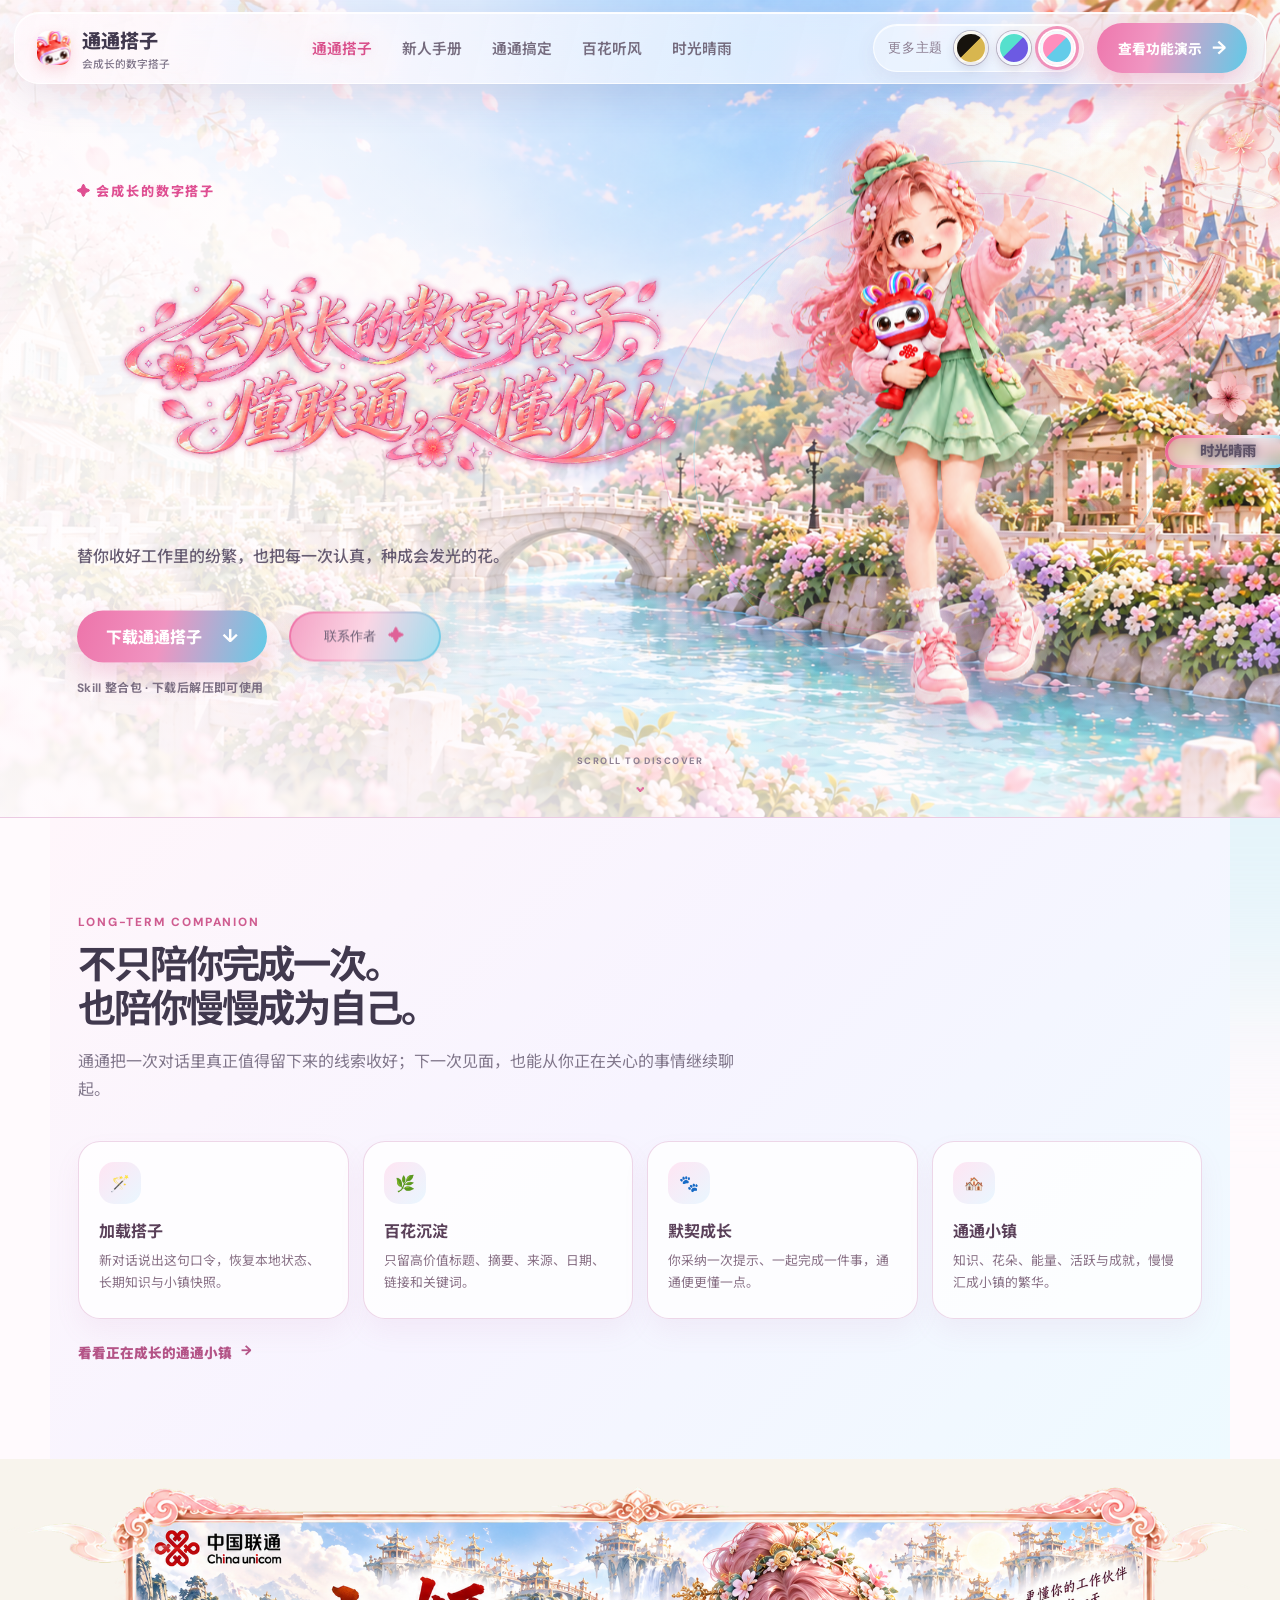
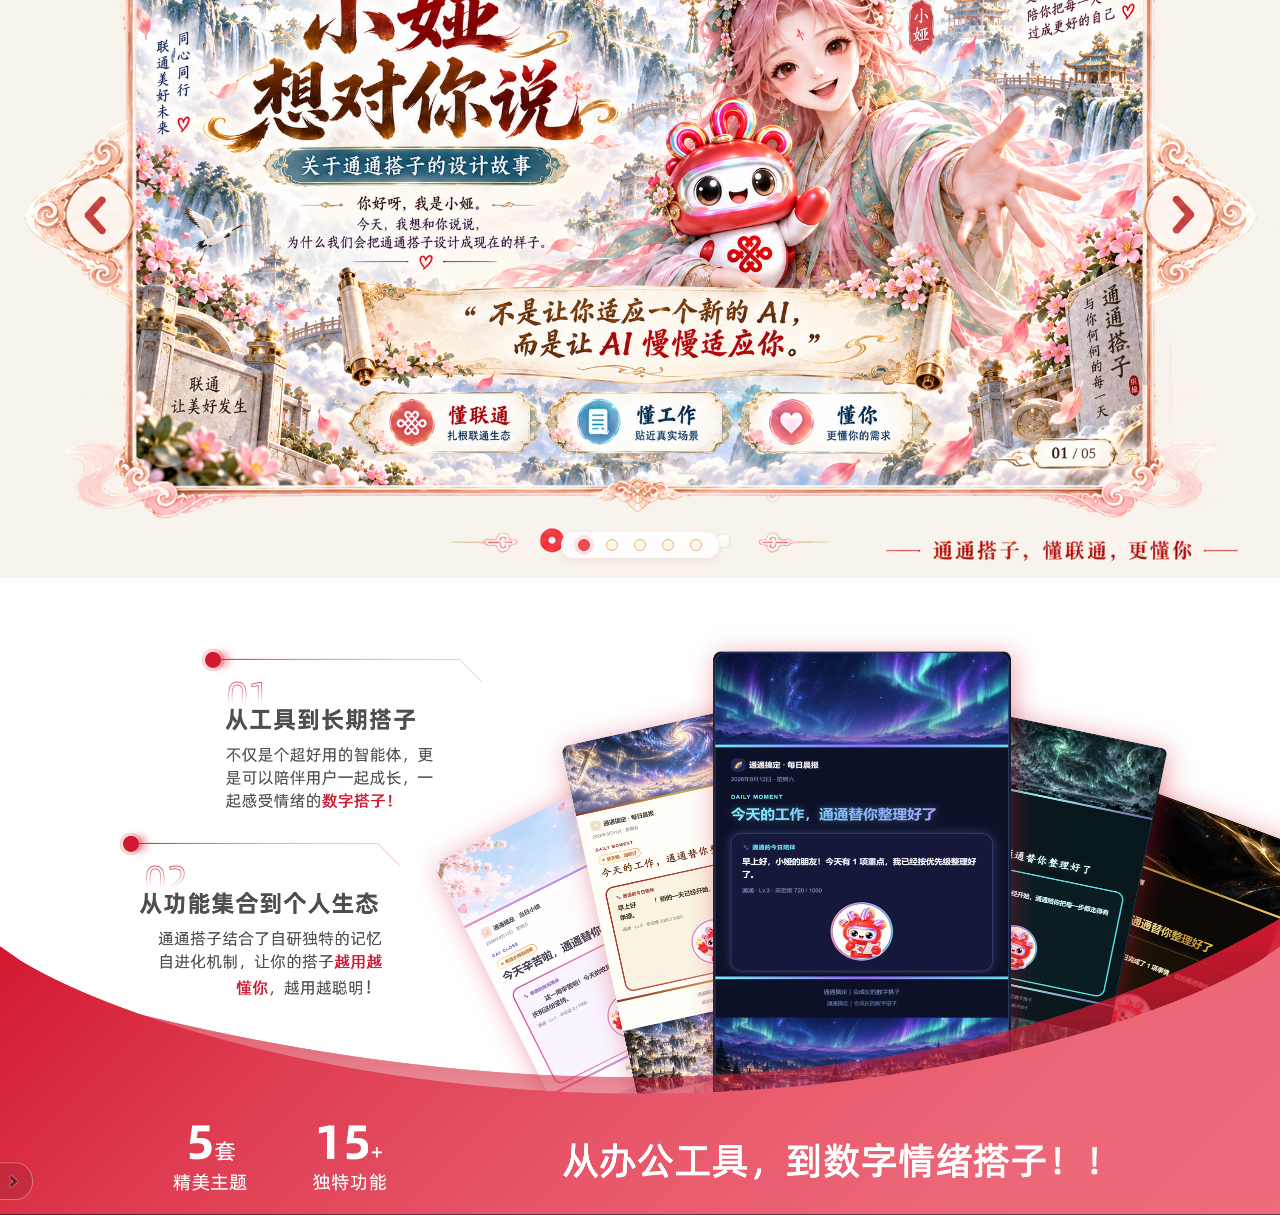
==== commit d52920b7: "Restore character hero as homepage first section" ====
--- a/index.html
+++ b/index.html
@@ -25,17 +25,6 @@
   </header>
 
   <main id="home">
-    <section class="section-wrap long-companion-overview" aria-labelledby="long-companion-title">
-      <div class="section-heading"><p class="eyebrow">LONG-TERM COMPANION</p><h2 id="long-companion-title">不只陪你完成一次。<br>也陪你慢慢成为自己。</h2><p>通通把一次对话里真正值得留下来的线索收好；下一次见面，也能从你正在关心的事情继续聊起。</p></div>
-      <div class="long-companion-grid">
-        <article><i>🪄</i><b>加载搭子</b><p>新对话说出这句口令，恢复本地状态、长期知识与小镇快照。</p></article>
-        <article><i>🌿</i><b>百花沉淀</b><p>只留高价值标题、摘要、来源、日期、链接和关键词。</p></article>
-        <article><i>🐾</i><b>默契成长</b><p>你采纳一次提示、一起完成一件事，通通便更懂一点。</p></article>
-        <article><i>🏘️</i><b>通通小镇</b><p>知识、花朵、能量、活跃与成就，慢慢汇成小镇的繁华。</p></article>
-      </div>
-      <a class="long-companion-link" href="time-weather.html#tongtong-town">看看正在成长的通通小镇 <span>→</span></a>
-    </section>
-
     <section class="feisu-home" aria-label="通通搭子绯苏主题首页">
       <div class="feisu-wash"></div>
       <div class="feisu-copy">
@@ -54,6 +43,17 @@
         <img class="home-windchime" src="assets/feisu-home/windchime.png" alt="绯苏主题风铃花饰">
       </div>
       <a class="scroll-cue" href="#xunxian-story" aria-label="向下查看通通搭子故事图"><span>SCROLL TO DISCOVER</span><i>⌄</i></a>
+    </section>
+
+    <section class="section-wrap long-companion-overview" aria-labelledby="long-companion-title">
+      <div class="section-heading"><p class="eyebrow">LONG-TERM COMPANION</p><h2 id="long-companion-title">不只陪你完成一次。<br>也陪你慢慢成为自己。</h2><p>通通把一次对话里真正值得留下来的线索收好；下一次见面，也能从你正在关心的事情继续聊起。</p></div>
+      <div class="long-companion-grid">
+        <article><i>🪄</i><b>加载搭子</b><p>新对话说出这句口令，恢复本地状态、长期知识与小镇快照。</p></article>
+        <article><i>🌿</i><b>百花沉淀</b><p>只留高价值标题、摘要、来源、日期、链接和关键词。</p></article>
+        <article><i>🐾</i><b>默契成长</b><p>你采纳一次提示、一起完成一件事，通通便更懂一点。</p></article>
+        <article><i>🏘️</i><b>通通小镇</b><p>知识、花朵、能量、活跃与成就，慢慢汇成小镇的繁华。</p></article>
+      </div>
+      <a class="long-companion-link" href="time-weather.html#tongtong-town">看看正在成长的通通小镇 <span>→</span></a>
     </section>
 
     <section class="xunxian-story" id="xunxian-story" aria-label="小娅想对你说：通通搭子的五页设计故事">
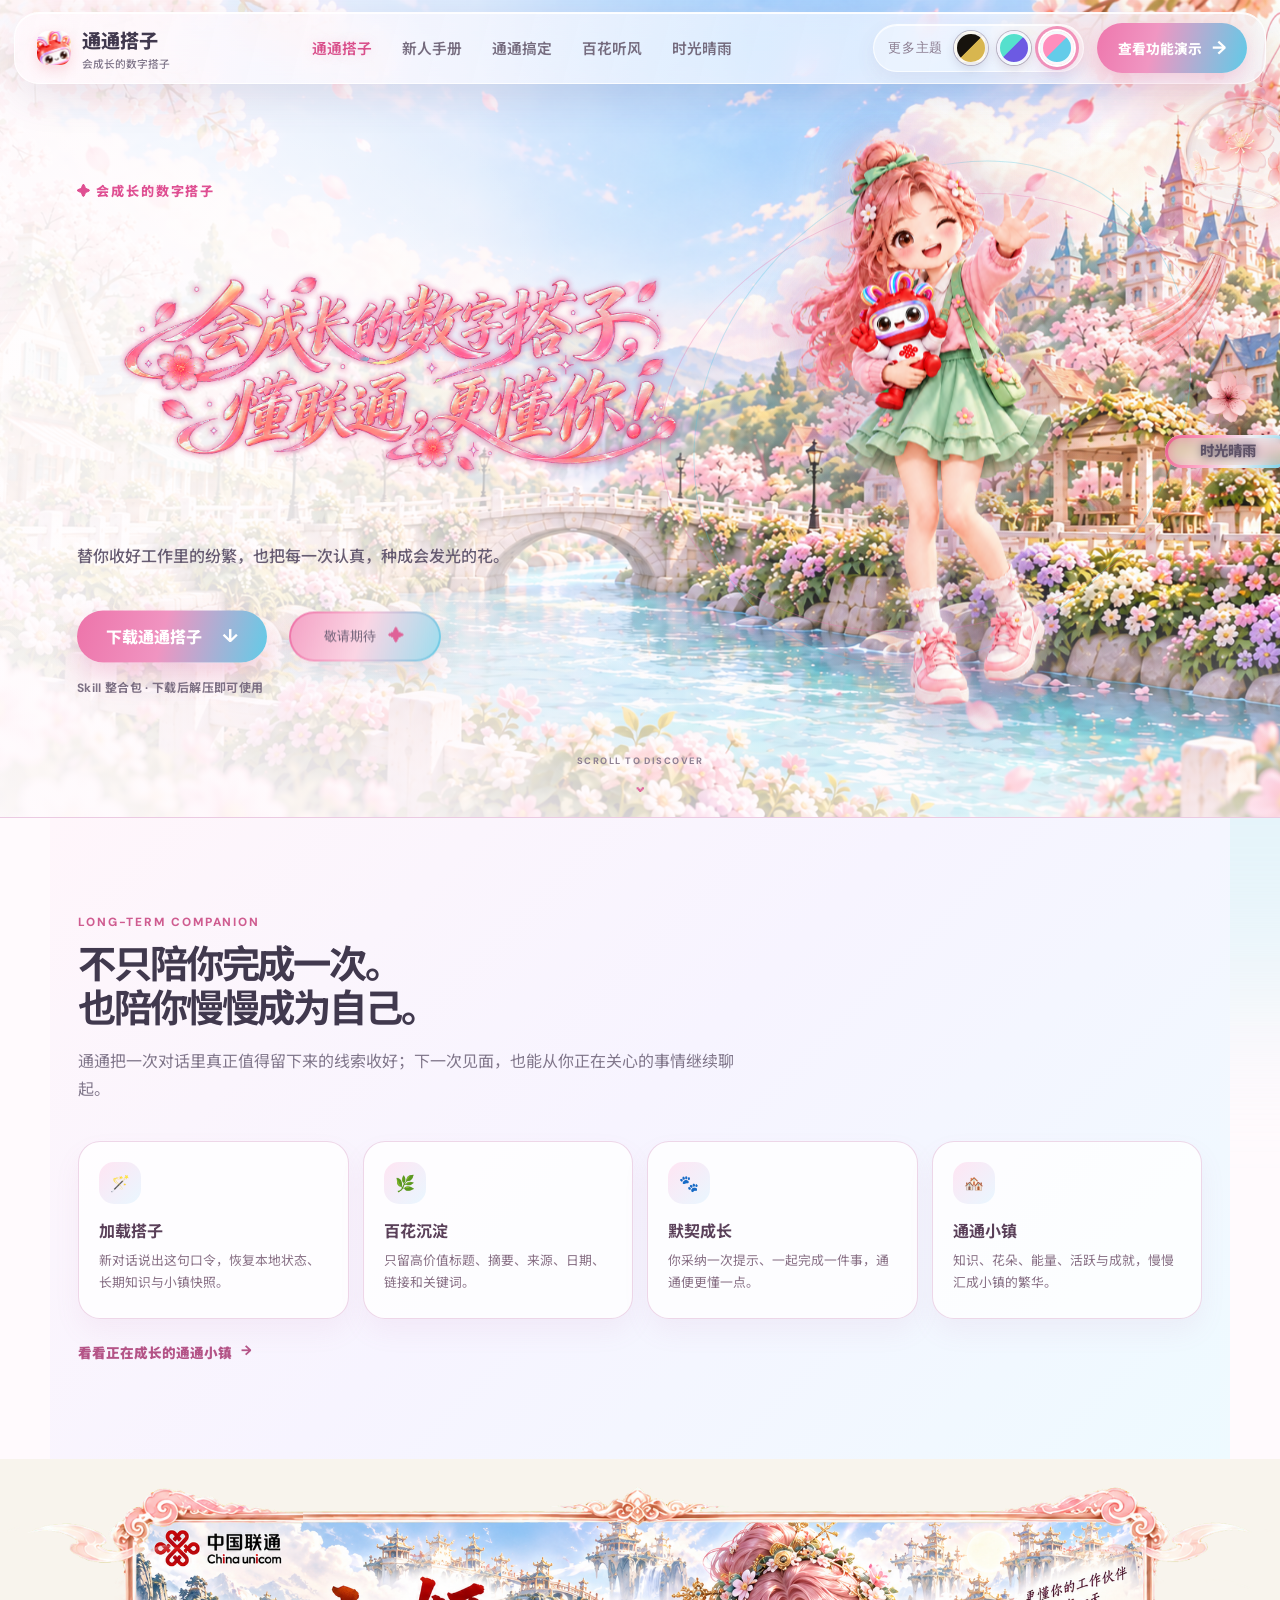
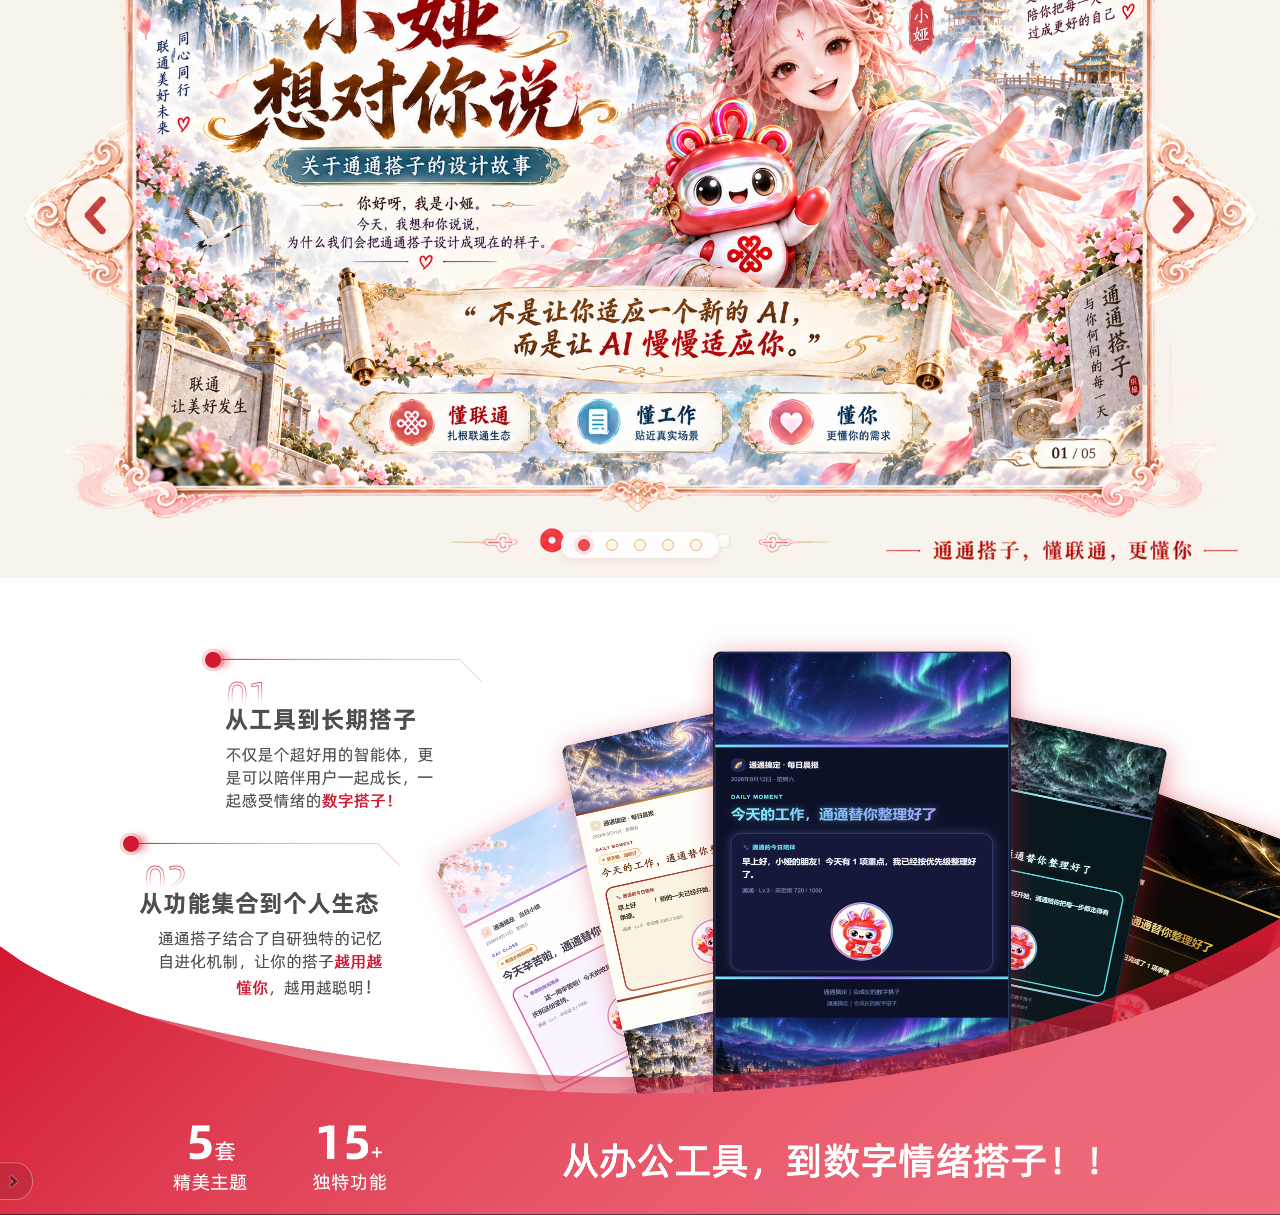
==== commit a63e146d: "Update downloadable companion package and contact placeholder" ====
--- a/index.html
+++ b/index.html
@@ -31,7 +31,7 @@
         <p class="feisu-kicker">✦ 会成长的数字搭子</p>
         <img class="tongtong-wordmark" src="assets/feisu-home/tongtong-wordmark-v3.png" alt="会成长的数字搭子，懂联通，更懂你！">
         <p class="feisu-lead">替你收好工作里的纷繁，也把每一次认真，种成会发光的花。</p>
-        <div class="hero-actions home-actions"><a class="primary download-button" href="downloads/tongtong-daily-companion.zip" download>下载通通搭子 <span>↓</span></a><button class="author-button" id="openAuthor" type="button">联系作者 <span>✦</span></button></div>
+<div class="hero-actions home-actions"><a class="primary download-button" href="downloads/tongtong-daily-companion.zip" download>下载通通搭子 <span>↓</span></a><button class="author-button" id="openAuthor" type="button">敬请期待 <span>✦</span></button></div>
         <p class="download-note">Skill 整合包 · 下载后解压即可使用</p>
       </div>
       <div class="flower-orbit" id="flowerOrbit" aria-label="点击花朵探索通通功能">
@@ -105,7 +105,7 @@
   <footer><span>通通搭子</span><p>会成长的数字搭子，懂联通，更懂你。</p><small>演示模式 · 不读取真实邮箱、OA、腾讯文档或个人资料</small></footer>
 
   <dialog id="themeDialog"><div class="dialog-head"><div><p class="eyebrow">TONGTONG THEME</p><h2 id="themeDialogTitle">绯苏主题</h2></div><button id="closeThemes" aria-label="关闭主题画廊">×</button></div><div class="theme-gallery is-single"><article class="theme-card feisu" data-theme-card="feisu"><img src="../skills/tongtong-daily-companion/assets/email/tongtong-report-top.png" alt="绯苏主题顶部樱花晴空"><div><b>绯苏</b><span>红粉 · 银 · 天蓝</span><p>轻盈、柔和，把努力写成一封花园来信。</p></div><img src="../skills/tongtong-daily-companion/assets/email/tongtong-report-bottom.png" alt="绯苏主题底部百花小镇"></article><article class="theme-card liuguang" data-theme-card="liuguang" hidden><img src="../skills/tongtong-daily-companion/assets/email/tongtong-liuguang-report-top.png" alt="流光主题顶部极光天空"><div><b>流光</b><span>极光蓝 · 紫 · 外发光</span><p>深靛星海中，每一份努力都留下一道光。</p></div><img src="../skills/tongtong-daily-companion/assets/email/tongtong-liuguang-report-bottom.png" alt="流光主题底部极光小镇"></article><article class="theme-card anjin" data-theme-card="anjin" hidden><img src="../skills/tongtong-daily-companion/assets/email/tongtong-anjin-report-top.png" alt="暗金主题顶部华美天空"><div><b>暗金</b><span>暖白 · 华贵金属</span><p>沉静积累，在温润黄金光泽中闪耀。</p></div><img src="../skills/tongtong-daily-companion/assets/email/tongtong-anjin-report-bottom.png" alt="暗金主题底部金色小镇"></article></div></dialog>
-  <dialog id="authorDialog" class="author-dialog"><button id="closeAuthor" class="dialog-close" aria-label="关闭联系作者">×</button><p class="eyebrow">CONTACT THE AUTHOR</p><h2>和作者聊聊吧</h2><p>欢迎提出想法、反馈或合作建议。</p><a href="mailto:chensh171@chinaunicom.cn">chensh171@chinaunicom.cn</a></dialog>
+<dialog id="authorDialog" class="author-dialog"><button id="closeAuthor" class="dialog-close" aria-label="关闭提示">×</button><p class="eyebrow">COMING SOON</p><h2>敬请期待</h2><p>更多内容正在准备中。</p><span class="masked-contact">xxxx.chinaunicom.cn</span></dialog>
   <script src="app.js"></script>
 </body>
 </html>
--- a/theme-enhancements.css
+++ b/theme-enhancements.css
@@ -135,7 +135,7 @@
 .author-button{display:inline-flex;align-items:center;gap:12px;min-width:152px;justify-content:center;padding:13px 19px;border:2px solid transparent;border-radius:999px;background:linear-gradient(rgba(255,255,255,.35),rgba(255,255,255,.35)) padding-box,linear-gradient(110deg,#ee6ea5,#f9bfd6 48%,#66cde7) border-box;color:#665a71;font:800 .92rem/1 inherit;cursor:pointer;box-shadow:0 10px 24px rgba(121,77,117,.12);backdrop-filter:blur(7px);transition:transform .22s ease,box-shadow .22s ease}
 .author-button:hover,.author-button:focus-visible{transform:translateY(-3px);box-shadow:0 15px 29px rgba(205,77,142,.22);outline:none}
 .author-button span{color:#df6298;font-size:1.05rem}.download-note{margin:14px 0 0;color:#7d7084;font-size:.75rem;font-weight:700;letter-spacing:.03em}
-.author-dialog{position:relative;width:min(440px,90vw);padding:34px;border:1px solid rgba(255,255,255,.88);border-radius:28px;background:linear-gradient(145deg,rgba(255,246,251,.98),rgba(242,250,255,.98));text-align:center}.author-dialog h2{margin:0 0 11px;color:#51465b;font-size:1.75rem}.author-dialog p:not(.eyebrow){margin:0 0 21px;color:#796d80;line-height:1.7}.author-dialog a{display:inline-block;padding:12px 17px;border-radius:999px;background:rgba(255,255,255,.72);color:#d6508c;font-weight:800;text-decoration:none;box-shadow:0 8px 18px rgba(192,90,142,.13)}.dialog-close{position:absolute;right:15px;top:14px;width:32px;height:32px;border:0;border-radius:50%;background:rgba(255,255,255,.7);color:#785f71;font-size:1.35rem;cursor:pointer}
+.author-dialog{position:relative;width:min(440px,90vw);padding:34px;border:1px solid rgba(255,255,255,.88);border-radius:28px;background:linear-gradient(145deg,rgba(255,246,251,.98),rgba(242,250,255,.98));text-align:center}.author-dialog h2{margin:0 0 11px;color:#51465b;font-size:1.75rem}.author-dialog p:not(.eyebrow){margin:0 0 21px;color:#796d80;line-height:1.7}.author-dialog .masked-contact{display:inline-block;padding:12px 17px;border-radius:999px;background:rgba(255,255,255,.72);color:#d6508c;font-weight:800;box-shadow:0 8px 18px rgba(192,90,142,.13)}.dialog-close{position:absolute;right:15px;top:14px;width:32px;height:32px;border:0;border-radius:50%;background:rgba(255,255,255,.7);color:#785f71;font-size:1.35rem;cursor:pointer}
 @media(max-width:680px){.home-actions{justify-content:center}.download-button,.author-button{min-width:0}.download-note{text-align:center}}
 
 /* Lower the complete hero composition while keeping its internal balance. */
